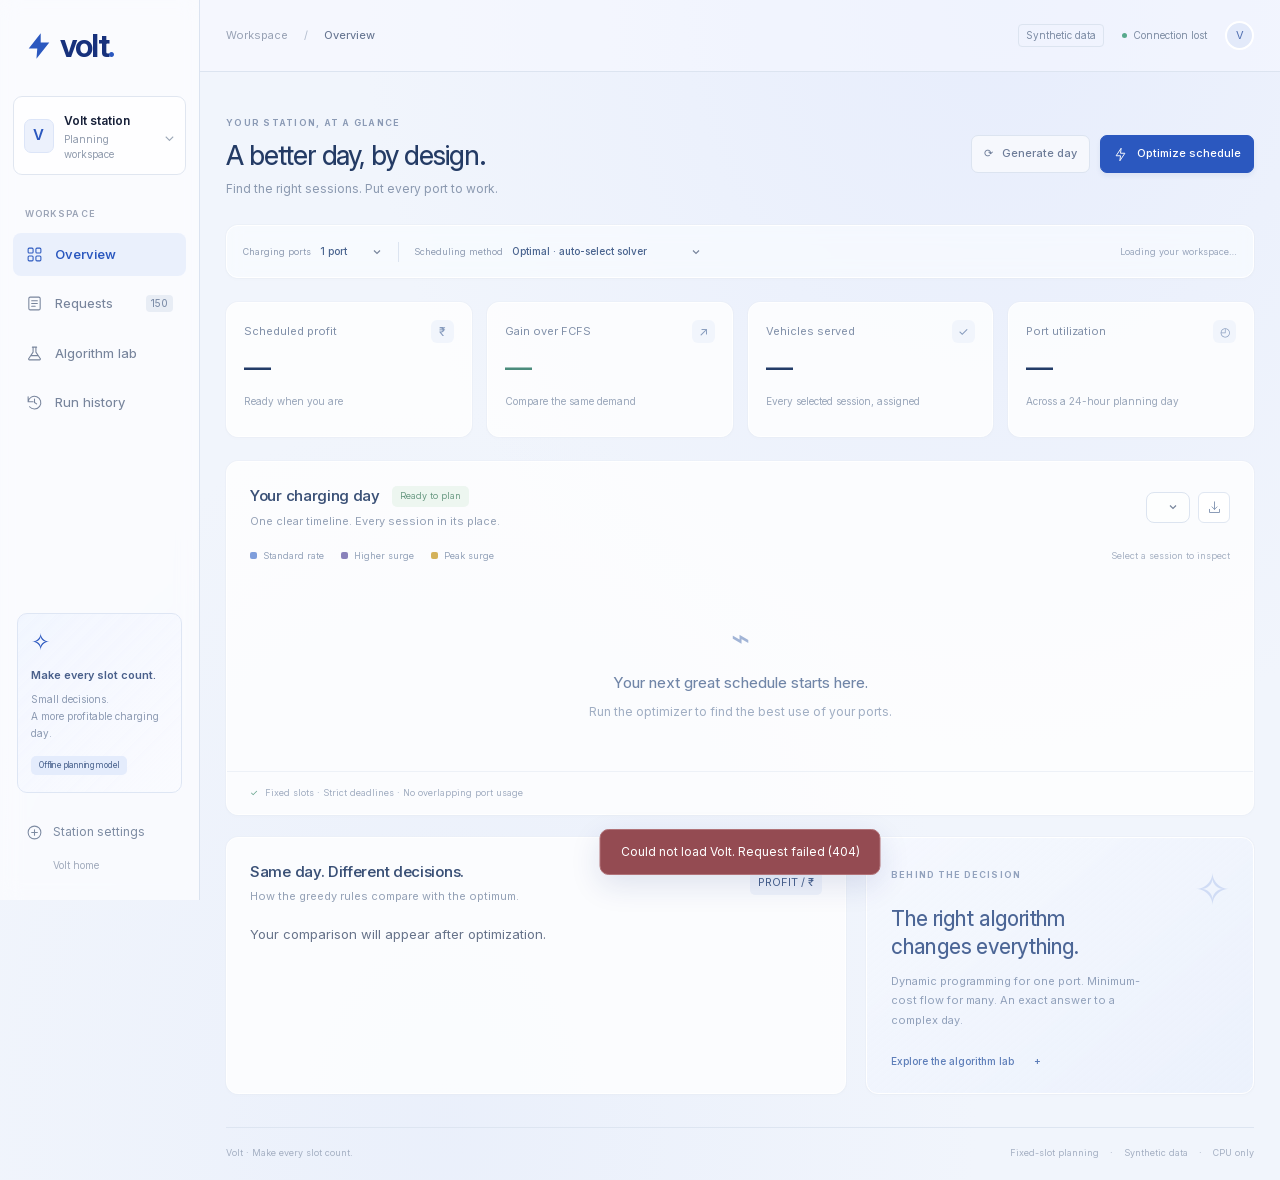
==== static/console.html @ 9b23b1da "Build the complete station console, algorithm lab and reproducible experiments" ====
<!doctype html>
<html lang="en">
<head>
  <meta charset="utf-8">
  <meta name="viewport" content="width=device-width, initial-scale=1">
  <meta name="description" content="Plan, optimize and inspect your EV charging station's daily schedule with Volt.">
  <meta name="theme-color" content="#f1f5fc">
  <title>Volt · Station console</title>
  <link rel="icon" href="/static/favicon.svg" type="image/svg+xml">
  <link rel="stylesheet" href="/static/style.css">
  <link rel="stylesheet" href="/static/console.css">
  <script src="/static/console.js" defer></script>
</head>
<body class="console-body">
  <a class="skip-link" href="#workspace">Skip to console</a>
  <aside class="sidebar">
    <a href="/" class="brand" aria-label="Volt home"><svg viewBox="0 0 28 32" aria-hidden="true"><path d="M16 1 2 19h10l-1 12L26 12H16z"/></svg>volt<span class="brand-period">.</span></a>
    <div class="station-selector"><span class="station-symbol" aria-hidden="true">V</span><span><strong>Volt station</strong><small>Planning workspace</small></span><span class="station-chevron" aria-hidden="true">⌄</span></div>
    <div class="nav-group-label">WORKSPACE</div>
    <nav class="console-nav" aria-label="Console views">
      <button class="active" data-view="overview" type="button" aria-current="page"><svg viewBox="0 0 24 24"><rect x="3" y="3" width="7" height="7" rx="1.5"/><rect x="14" y="3" width="7" height="7" rx="1.5"/><rect x="3" y="14" width="7" height="7" rx="1.5"/><rect x="14" y="14" width="7" height="7" rx="1.5"/></svg><span>Overview</span></button>
      <button data-view="requests" type="button"><svg viewBox="0 0 24 24"><rect x="4" y="3" width="16" height="18" rx="2"/><path d="M8 8h8M8 12h8M8 16h5"/></svg><span>Requests</span><span id="request-count" class="nav-count">150</span></button>
      <button data-view="lab" type="button"><svg viewBox="0 0 24 24"><path d="M9 3h6M10 3v7l-6 9a1.2 1.2 0 0 0 1 2h14a1.2 1.2 0 0 0 1-2l-6-9V3M7 15h10"/></svg><span>Algorithm lab</span></button>
      <button data-view="history" type="button"><svg viewBox="0 0 24 24"><path d="M3 11a9 9 0 1 1 2 7M3 4v7h7M12 7v5l3 2"/></svg><span>Run history</span></button>
    </nav>
    <div class="sidebar-bottom">
      <div class="sidebar-note"><span class="note-icon" aria-hidden="true">✧</span><strong>Make every slot count.</strong><p>Small decisions.<br>A more profitable charging day.</p><span class="pill">Offline planning model</span></div>
      <button type="button" class="settings-link" id="open-settings"><svg viewBox="0 0 24 24"><path d="M12 8v8M8 12h8"/><circle cx="12" cy="12" r="9"/></svg>Station settings</button>
      <a class="back-home" href="/">Volt home</a>
    </div>
  </aside>
  <div class="console-shell">
    <header class="console-topbar"><div class="breadcrumb">Workspace <span>/</span> <strong id="breadcrumb-current">Overview</strong></div><div class="topbar-right"><span class="synthetic-badge">Synthetic data</span><span class="local-badge" id="connection-state">Connecting</span><span class="avatar" aria-label="Volt workspace">V</span></div></header>
    <main id="workspace" tabindex="-1">
      <div class="workspace-heading"><div><span class="eyebrow" id="page-eyebrow">YOUR STATION, AT A GLANCE</span><h1 id="page-title">A better day, by design.</h1><p id="page-subtitle">Find the right sessions. Put every port to work.</p></div><div class="heading-actions"><button class="button secondary" id="open-generate" type="button"><span aria-hidden="true">⟳</span> Generate day</button><button class="button primary" id="optimize" type="button"><svg viewBox="0 0 24 24"><path d="m13 2-8 12h7l-1 8 8-12h-7z"/></svg><span>Optimize schedule</span></button></div></div>
      <div class="control-strip glass"><div class="control-field"><label for="ports">Charging ports</label><select id="ports" aria-label="Number of charging ports"></select></div><span class="control-divider"></span><div class="control-field algorithm-field"><label for="algorithm">Scheduling method</label><select id="algorithm"><option value="optimal">Optimal · auto-select solver</option><option value="dp">Dynamic programming · 1 port</option><option value="flow">Minimum-cost flow</option><option value="fcfs">First come, first served</option><option value="profit">Highest profit first</option><option value="density">Profit per minute</option><option value="eft">Earliest finish first</option><option value="search">Branch and bound · ≤14 requests</option><option value="subsets">Subset enumeration · ≤14 requests</option></select></div><div class="dataset-meta" id="dataset-meta">Loading your workspace…</div></div>
      <div class="notice hidden" id="workspace-notice" role="status"></div>
      <section id="view-overview" class="view-panel" aria-label="Station overview">
        <div class="metric-grid">
          <article class="metric glass"><div class="metric-label">Scheduled profit <span class="metric-icon">₹</span></div><strong id="metric-profit">—</strong><span class="metric-caption" id="metric-profit-caption">Ready when you are</span></article>
          <article class="metric glass"><div class="metric-label">Gain over FCFS <span class="metric-icon">↗</span></div><strong id="metric-gain">—</strong><span class="metric-caption" id="metric-gain-caption">Compare the same demand</span></article>
          <article class="metric glass"><div class="metric-label">Vehicles served <span class="metric-icon">✓</span></div><strong id="metric-served">—</strong><span class="metric-caption" id="metric-served-caption">Every selected session, assigned</span></article>
          <article class="metric glass"><div class="metric-label">Port utilization <span class="metric-icon">◴</span></div><strong id="metric-utilization">—</strong><span class="metric-caption">Across a 24-hour planning day</span></article>
        </div>
        <article class="glass schedule-panel"><div class="panel-heading"><div><div class="title-row"><h2>Your charging day</h2><span id="schedule-status" class="pill">Ready to plan</span></div><p id="schedule-subtitle">One clear timeline. Every session in its place.</p></div><div class="panel-actions"><select id="schedule-method" aria-label="Displayed schedule"></select><button class="icon-button" id="export-schedule" type="button" aria-label="Export selected schedule as CSV" title="Export CSV"><svg viewBox="0 0 24 24"><path d="M12 3v12m-4-4 4 4 4-4M4 15v5h16v-5"/></svg></button></div></div><div class="schedule-legend"><span><i class="legend-blue"></i>Standard rate</span><span><i class="legend-purple"></i>Higher surge</span><span><i class="legend-gold"></i>Peak surge</span><small>Select a session to inspect</small></div><div class="timeline-scroll" id="timeline"><div class="empty-state"><span class="empty-icon">⌁</span><h3>Your next great schedule starts here.</h3><p>Run the optimizer to find the best use of your ports.</p></div></div><div class="schedule-footer"><span id="schedule-validation">Fixed slots · Strict deadlines · No overlapping port usage</span><span id="schedule-runtime"></span></div></article>
        <div class="overview-bottom"><article class="glass comparison-panel"><div class="panel-heading"><div><h2>Same day. Different decisions.</h2><p>How the greedy rules compare with the optimum.</p></div><span class="pill">PROFIT / ₹</span></div><div id="comparison-chart" class="comparison-chart"><p class="muted">Your comparison will appear after optimization.</p></div></article><article class="glass insight-panel"><span class="eyebrow">BEHIND THE DECISION</span><div class="insight-symbol" aria-hidden="true">✧</div><h2 id="insight-title">The right algorithm changes everything.</h2><p id="insight-text">Dynamic programming for one port. Minimum-cost flow for many. An exact answer to a complex day.</p><button class="text-button" type="button" data-view="lab">Explore the algorithm lab <span aria-hidden="true">+</span></button></article></div>
      </section>
      <section id="view-requests" class="view-panel hidden" aria-label="Charging requests">
        <article class="glass requests-panel"><div class="panel-heading"><div><h2>Every request, in one place.</h2><p>Add bookings or import your own fixed-slot demand.</p></div><div class="panel-actions"><a class="button secondary small" href="/api/requests.csv" download>Export CSV</a><button class="button secondary small" id="import-button" type="button">Import CSV</button><button class="button primary small" id="add-request" type="button">+ Add request</button></div></div><div class="table-toolbar"><label class="search-box"><svg viewBox="0 0 24 24"><circle cx="10" cy="10" r="6"/><path d="m15 15 5 5"/></svg><input id="request-search" type="search" placeholder="Search request ID…" aria-label="Search request ID"></label><select id="request-filter" aria-label="Filter requests by status"><option value="all">All requests</option><option value="accepted">Accepted</option><option value="rejected">Rejected</option><option value="unplanned">Unplanned</option></select><span id="filter-count" class="muted"></span></div><div class="table-scroll"><table class="data-table"><thead><tr><th>Request</th><th>Booking slot</th><th>Duration</th><th>Energy</th><th>Surge</th><th>Profit</th><th>Status</th><th><span class="sr-only">Actions</span></th></tr></thead><tbody id="request-rows"></tbody></table></div><div class="table-pagination"><span id="page-description"></span><div><button class="button secondary small" type="button" id="prev-page">Previous</button><button class="button secondary small" type="button" id="next-page">Next</button></div></div></article>
        <p class="footnote">CSV columns: request_id, arrival_min, duration_min, energy_kwh, surge_mult. Times are minutes from midnight. Profit is always recalculated from station prices.</p><input class="hidden" type="file" id="csv-file" accept=".csv,text/csv">
      </section>
      <section id="view-lab" class="view-panel hidden" aria-label="Algorithm laboratory">
        <div class="lab-intro glass"><div><span class="eyebrow">FROM THEORY TO A BETTER CHARGING DAY</span><h2>See why the optimum wins.</h2><p>Inspect a DP recurrence, trace residual flow, and verify exact solutions against independent exhaustive searches.</p></div><button class="button primary" id="worked-example" type="button">Load report example</button></div>
        <div class="lab-tabs" role="tablist" aria-label="Algorithm laboratory tools"><button class="active" type="button" role="tab" aria-selected="true" data-lab="trace">Solver trace</button><button type="button" role="tab" aria-selected="false" data-lab="verify">Correctness</button><button type="button" role="tab" aria-selected="false" data-lab="sensitivity">Port sensitivity</button><button type="button" role="tab" aria-selected="false" data-lab="benchmark">Runtime</button></div>
        <article class="glass lab-panel" id="lab-trace"><div class="panel-heading"><div><h2 id="trace-title">Inside the solver</h2><p id="trace-subtitle">Optimize a day to inspect its algorithm trace.</p></div><span class="pill" id="trace-complexity">EXACT ALGORITHMS</span></div><div id="trace-content" class="trace-content"><div class="empty-state"><span class="empty-icon">∑</span><h3>Follow the decision.</h3><p>Load the report example for an eight-request DP walkthrough.</p></div></div></article>
        <article class="glass lab-panel hidden" id="lab-verify"><div class="panel-heading"><div><h2>Trust, then verify.</h2><p>60 deterministic checks: 40 search, 15 subset, and 5 daily DP-versus-flow comparisons.</p></div><button class="button primary small" id="verify-button" type="button">Run verification</button></div><div id="verify-result" class="lab-result"><div class="empty-state"><span class="empty-icon">✓</span><h3>An independent check on every answer.</h3><p>Small synthetic inputs include losses, overlapping intervals and touching endpoints.</p></div></div></article>
        <article class="glass lab-panel hidden" id="lab-sensitivity"><div class="panel-heading"><div><h2>What is one more port worth?</h2><p>Compare the current demand across one to eight identical ports.</p></div><button class="button primary small" id="sensitivity-button" type="button">Run analysis</button></div><div id="sensitivity-result" class="lab-result"><div class="empty-state"><span class="empty-icon">+</span><h3>Explore your station’s potential.</h3><p>Only port count changes. Requests and prices remain the same.</p></div></div></article>
        <article class="glass lab-panel hidden" id="lab-benchmark"><div class="panel-heading"><div><h2>Fast, by design.</h2><p>50–1,000 requests. Best of three CPU timings on seeded demand.</p></div><button class="button primary small" id="benchmark-button" type="button">Run benchmark</button></div><div id="benchmark-result" class="lab-result"><div class="empty-state"><span class="empty-icon">◷</span><h3>Watch the complexity become concrete.</h3><p>DP uses one port; flow and FCFS use four. Timings are measured here.</p></div></div></article>
        <details class="model-notes glass"><summary>Understand the model &amp; complexity</summary><div><p>Each request is a fixed interval [start, deadline). Deadline = start + duration; touching endpoints do not overlap. Profit = round(energy × (tariff × surge − energy cost)). Ports are identical; all bookings are known in advance.</p><p>DP sorts by finish time and finds predecessors with binary search: OPT(j) = max(OPT(j−1), profit(j) + OPT(pred(j))). Time O(n log n), space O(n). DP supports one port.</p><p>Flow builds a node per distinct time, zero-cost idle arcs of capacity k, and request arcs of capacity 1 and cost −profit. A DAG pass initializes potentials; successive Dijkstra searches route k units. Time O(k n log n), space O(n).</p><p>Greedy rules use first-fit port admission with minute bitsets. B is the number of machine words spanning the 1,440-minute day; time O(n log n + n k B), space O(n + k B). Interval coloring assigns the chosen set to physical ports.</p><p>Subset enumeration takes O(2ⁿ n log n); branch and bound takes O(2ⁿ n log k) in the worst case. The UI limits both to 14 requests. Flexible start windows, online arrivals, grid limits and fairness constraints are outside this fixed-slot model.</p></div></details>
      </section>
      <section id="view-history" class="view-panel hidden" aria-label="Saved schedules"><article class="glass"><div class="panel-heading"><div><h2>A record of better decisions.</h2><p>Your last 30 runs, saved locally with their original inputs.</p></div><button class="button secondary small" id="refresh-history" type="button">Refresh</button></div><div id="history-content"></div></article></section>
      <footer class="console-footer"><span>Volt · Make every slot count.</span><span>Fixed-slot planning <i>·</i> Synthetic data <i>·</i> CPU only</span></footer>
    </main>
  </div>
  <div class="toast hidden" id="toast" role="status" aria-live="polite"></div>
  <dialog id="generate-dialog"><form id="generate-form"><div class="dialog-heading"><span class="eyebrow">A FRESH START</span><button class="close-button" type="button" data-close aria-label="Close dialog">×</button></div><h2>Build a charging day.</h2><p>Reproducible demand, with morning and evening peaks. Replaces current requests; saved runs stay available.</p><label>Number of requests<input name="count" type="number" min="0" max="2000" value="150" required></label><div class="form-grid"><label>Random seed<input name="seed" type="number" min="0" max="4294967295" value="2026" required></label><label>Maximum surge<input name="max_surge" type="number" min="1" max="10" step="0.1" value="2.5" required></label></div><div class="form-error" role="alert"></div><div class="dialog-actions"><button class="button secondary" type="button" data-close>Cancel</button><button class="button primary" type="submit">Generate day</button></div></form></dialog>
  <dialog id="settings-dialog"><form id="settings-form"><div class="dialog-heading"><span class="eyebrow">STATION SETTINGS</span><button class="close-button" type="button" data-close aria-label="Close dialog">×</button></div><h2>The numbers behind the day.</h2><p>Prices are assumed inputs, not pricing recommendations. Saving recalculates every request’s profit.</p><div class="form-grid"><label>Tariff / kWh (₹)<input name="tariff" type="number" min="0" max="1000" step="0.01" required></label><label>Energy cost / kWh (₹)<input name="energy_cost" type="number" min="0" max="1000" step="0.01" required></label></div><div class="form-error" role="alert"></div><div class="dialog-actions"><button class="button secondary" type="button" data-close>Cancel</button><button class="button primary" type="submit">Save settings</button></div></form></dialog>
  <dialog id="request-dialog"><form id="request-form"><div class="dialog-heading"><span class="eyebrow" id="request-dialog-label">NEW BOOKING</span><button class="close-button" type="button" data-close aria-label="Close dialog">×</button></div><h2 id="request-dialog-title">Make room for a new arrival.</h2><p>A fixed booking slot with a strict leave-by deadline.</p><input name="request_id" type="hidden"><div class="form-grid"><label>Start time<input name="start" type="time" required></label><label>Duration (minutes)<input name="duration_min" type="number" min="1" max="1440" value="45" required></label><label>Energy (kWh)<input name="energy_kwh" type="number" min="0.01" max="1000" step="0.01" value="24" required></label><label>Surge multiplier<input name="surge_mult" type="number" min="1" max="10" step="0.001" value="1.5" required></label></div><div class="request-preview" id="request-preview"></div><div class="form-error" role="alert"></div><div class="dialog-actions"><button class="button danger hidden" type="button" id="delete-request">Remove request</button><button class="button primary" type="submit">Save booking</button></div></form></dialog>
  <dialog id="session-dialog"><div class="session-details" id="session-details"></div></dialog>
  <noscript><div class="noscript">Enable JavaScript to use the station console.</div></noscript>
</body>
</html>
---- static/style.css ----
@font-face{font-family:Inter;src:url('/static/inter.woff2') format('woff2');font-weight:100 900;font-display:swap}
:root{--blue:#2b58bf;--deep:#17317c;--gold:#f6dd78;--ink:#172039;--muted:#67738a;--line:#e1e6f0;--surface:#fff;--good:#167454;--bad:#b64048;--radius:16px;font-family:Inter,"Segoe UI",Arial,sans-serif;color:var(--ink);font-synthesis:none;font-size:16px}
*{box-sizing:border-box}body{margin:0}button,input,select{font:inherit}button,a,input,select{ -webkit-tap-highlight-color:transparent}button,a{touch-action:manipulation}button{cursor:pointer}a{color:inherit;text-decoration:none}button:disabled{cursor:wait;opacity:.55}button:focus-visible,a:focus-visible,input:focus-visible,select:focus-visible,summary:focus-visible{outline:3px solid #bc931c;outline-offset:4px}button{color:inherit}svg{display:block}h1,h2,h3,p{margin:0}button,input,select{border-radius:8px}button{border:0}small{display:block}strong{font-weight:600}.wrap{width:min(1160px,calc(100% - 64px));margin-inline:auto}.skip-link{position:fixed;top:10px;left:10px;transform:translateY(-150%);background:white;color:var(--deep);padding:14px;z-index:200}.skip-link:focus{transform:none}.brand{display:inline-flex;align-items:center;gap:9px;font-size:32px;font-weight:650;letter-spacing:-1.8px;line-height:1}.brand svg{width:24px;height:28px;fill:var(--gold)}.brand-period{color:var(--gold);margin-left:-9px}.keycap{display:inline-grid;place-items:center;font-size:12px;line-height:1;width:23px;height:23px;border:1px solid #ffffff4d;border-radius:4px;margin-left:14px}.eyebrow{font-size:11px;letter-spacing:.12em;font-weight:650}.pill{display:inline-flex;align-items:center;font-size:11px;line-height:1.4;padding:4px 8px;border-radius:5px;background:#eff3fb;color:#49628d;white-space:nowrap}
.landing{min-height:100vh;background:#fff;color:#fff;position:relative;overflow-x:hidden}.hero-backdrop{position:absolute;inset:0 0 auto;height:100%;max-height:1150px;z-index:-2;background:linear-gradient(180deg,#17317c 0%,#274fa7 17%,#2f5ab9 38%,#426fd0 55%,#799ce8 67%,#abc1f2 76%,#e6ecf8 88%,#fff 100%)}.landing:before{content:"";position:absolute;z-index:-1;top:68px;left:50%;transform:translateX(-50%);width:min(1160px,calc(100% - 64px));height:780px;border-left:1px solid #ffffff25;border-right:1px solid #ffffff25;background-image:url("data:image/svg+xml,%3Csvg xmlns='http://www.w3.org/2000/svg' width='58' height='58'%3E%3Cpath d='M4 0v8M0 4h8' stroke='%23fff' opacity='.09'/%3E%3C/svg%3E");mask-image:linear-gradient(#000 65%,transparent)}.landing-nav{height:76px;display:flex;align-items:center;justify-content:space-between;border-bottom:1px solid #ffffff20}.nav-caption{color:#d1ddf7;font-size:13px}.nav-console{font-size:14px;display:flex;align-items:center}.hero-copy{text-align:center;padding-top:64px;position:relative;z-index:2;animation:appear .65s ease both}.announcement{display:inline-flex;align-items:center;gap:9px;font-size:12px;background:#ffffff0d;border:1px solid #ffffff20;border-radius:30px;padding:4px 12px 4px 4px;color:#e5edff}.announcement>span{padding:5px 8px;border-radius:20px;background:var(--gold);color:#252a33;font-size:10px;letter-spacing:.05em;font-weight:650}.hero h1{font-size:clamp(42px,5.8vw,76px);line-height:1.05;letter-spacing:-3.5px;font-weight:350;margin:22px -20px 0}.hero-emphasis{color:var(--gold);position:relative}.hero-emphasis:after{content:"";height:3px;background:var(--gold);position:absolute;left:0;right:0;bottom:-5px;transform:rotate(-2deg);opacity:.65}.hero-copy p{font-size:17px;line-height:1.65;color:#d8e4ff;margin:25px auto 0;letter-spacing:-.2px}.hero-cta{display:inline-flex;align-items:center;gap:24px;height:52px;background:white;color:#172039;border-radius:5px;padding:7px 8px 7px 22px;font-size:14px;font-weight:550;margin-top:30px;box-shadow:0 3px 6px #102c6c12;transition:background .2s,transform .2s}.hero-cta>span{background:var(--gold);display:grid;place-items:center;border-radius:3px;width:35px;height:36px}.hero-cta svg{height:20px;width:20px;fill:none;stroke:currentColor;stroke-width:1.5;stroke-linejoin:round}.hero-cta:hover{background:var(--gold);transform:translateY(-3px)}.hero-cta:hover>span{background:white}.hero-note{font-size:11px;color:#c5d7ff;margin-top:15px}.hero-stage{position:relative;height:515px;margin-top:7px;isolation:isolate}.charger-art{width:420px;height:420px;position:absolute;left:50%;top:20px;transform:translateX(-50%)}.floating-card{background:#fffef9ee;color:#203351;border:1px solid #fff;border-radius:10px;box-shadow:0 15px 35px #213f7b13,0 2px 5px #163c7e09;position:absolute}.demand-card{width:275px;left:30px;top:120px;padding:22px;transform:rotate(-5deg)}.floating-card .eyebrow{color:#7c889c;font-size:10px}.incoming-row{display:flex;gap:10px;align-items:center;margin-top:18px}.mini-car{display:grid;place-items:center;width:37px;height:37px;border:1px solid #d6deeb;border-radius:8px;background:#edf2fb;font-family:monospace;font-size:12px}.incoming-row strong{font-size:12px;white-space:nowrap}.incoming-row small{font-size:9px;margin-top:5px;color:#7a879c}.request-stripes{display:grid;gap:7px;margin:18px 0}.request-stripes i{display:block;height:11px;background:#d3dff6;width:75%;border-radius:3px}.request-stripes i:nth-child(2){margin-left:25%;width:75%;background:#a5bae8}.request-stripes i:nth-child(3){margin-left:12%;width:50%;background:var(--gold)}.card-meta{font-size:9px;color:#8390a6}.outcome-card{right:0;top:90px;width:310px;padding:22px;transform:rotate(4deg)}.card-heading{display:flex;align-items:center;justify-content:space-between;gap:8px}.card-heading .pill{font-size:8px;background:#f0f3fa}.demo-tabs{display:flex;gap:3px;background:#edf1f8;padding:3px;border-radius:6px;margin-top:18px}.demo-tabs button{font-size:9px;padding:7px 8px;background:transparent;flex:1;white-space:nowrap;color:#71809b;border-radius:4px}.demo-tabs button.active{background:#fff;color:#17317c;box-shadow:0 2px 4px #142e5e0d}.demo-profit{display:flex;align-items:center;justify-content:space-between;margin:20px 0 17px}.demo-profit strong{font-size:37px;letter-spacing:-1.5px;font-weight:500}.demo-profit>span{font-size:10px;color:#167454;background:#eaf4e9;padding:5px 7px;border-radius:4px}.mini-timeline{height:32px;position:relative;border-bottom:1px solid #e3e7f1;background:repeating-linear-gradient(90deg,transparent,transparent calc(25% - 1px),#e8ecf4 calc(25% - 1px),#e8ecf4 25%)}.mini-timeline i{height:24px;background:var(--blue);color:white;font-size:9px;display:grid;place-items:center;border:1px solid #fff;font-style:normal;position:absolute;top:0;border-radius:3px;transition:left .25s,width .25s}.timeline-labels{display:flex;justify-content:space-between;font-size:8px;color:#98a0b1;margin-top:6px}.verified-line{display:flex;gap:7px;border-top:1px solid #edf0f7;margin-top:18px;padding-top:12px;font-size:9px;color:#7a8799}.verified-line>span:first-child{color:#167454}.orbit{width:630px;height:150px;border:1px solid #fff7;border-radius:50%;position:absolute;left:50%;top:210px;transform:translateX(-50%) rotate(-12deg);z-index:-1}.orbit-two{width:800px;height:210px;top:180px;opacity:.35;transform:translateX(-50%) rotate(10deg)}.stage-caption{position:absolute;bottom:25px;left:0;right:0;display:flex;justify-content:center;gap:15px;align-items:center;font-size:12px;color:#62749a}.caption-rule{width:50px;height:1px;background:#8e9fb433}.landing-footer{display:flex;justify-content:space-between;gap:20px;border-top:1px solid #e4e8f1;color:#7e8798;padding:26px 0 30px;font-size:10px}.landing-footer>span:first-child{font-size:9px;letter-spacing:.08em}.landing-footer>div{display:flex;gap:25px;color:#475a7e;font-weight:500}.landing-footer>div span:before{content:"+";color:#9caccc;margin-right:8px}@keyframes appear{from{opacity:0;transform:translateY(12px)}to{opacity:1;transform:translateY(0)}}
@media(min-width:1600px){.hero-copy{padding-top:82px}.hero-stage{margin-top:30px}}
@media(max-width:1000px){.hero h1{font-size:64px}.demand-card{left:-10px;width:240px;padding:18px}.outcome-card{right:-10px;width:275px;padding:18px}.charger-art{width:360px;top:40px}.nav-caption{display:none}.landing-footer>span:last-child{display:none}.landing-footer>div{gap:14px}}
@media(max-width:700px){.wrap{width:calc(100% - 36px)}.landing:before{width:calc(100% - 36px)}.landing-nav{height:68px}.brand{font-size:29px}.hero-copy{padding-top:45px}.hero h1{font-size:clamp(40px,9vw,60px);letter-spacing:-1.8px;margin-inline:0}.hero-copy p{font-size:15px;max-width:440px;line-height:1.65}.desktop-break{display:none}.hero-note{font-size:10px}.hero-stage{height:620px;margin-top:0}.charger-art{top:0;width:330px;height:330px;left:48%}.demand-card{display:none}.outcome-card{width:300px;left:50%;right:auto;top:275px;transform:translateX(-50%) rotate(2deg)}.orbit{width:390px;top:150px}.orbit-two{width:450px;top:130px}.stage-caption{font-size:10px;bottom:25px;gap:8px}.caption-rule{width:20px}.landing-footer{flex-direction:column;align-items:center;padding-top:20px;gap:15px}.landing-footer>div{font-size:9px}.hero-backdrop{max-height:1100px}.announcement{font-size:10px}.announcement>span{font-size:9px}.hero-cta{font-size:14px}.hero-copy p br{display:none}}
@media(prefers-reduced-motion:reduce){*,*:before,*:after{animation:none!important;transition:none!important;scroll-behavior:auto!important}}
---- static/console.css ----
.console-body{background:#f1f5fc;background-image:radial-gradient(ellipse at 78% 0,#e7edfc 0,transparent 45%),radial-gradient(ellipse at 35% 95%,#e4ebfa88 0,transparent 45%);min-height:100vh;font-size:14px;line-height:1.5;--sidebar:224px}.hidden{display:none!important}.muted{color:var(--muted);font-size:13px}.sr-only{position:absolute;width:1px;height:1px;padding:0;margin:-1px;overflow:hidden;clip:rect(0,0,0,0);white-space:nowrap;border:0}.sidebar{position:fixed;inset:0 auto 0 0;width:var(--sidebar);background:#fcfdffbd;border-right:1px solid #dbe3f0;z-index:40;display:flex;flex-direction:column;padding:30px 18px 20px}.sidebar>.brand{color:var(--deep);padding:0 14px}.sidebar .brand svg{fill:var(--blue)}.sidebar .brand-period{color:var(--blue)}.station-selector{display:flex;gap:10px;align-items:center;border:1px solid #e0e6f0;background:#fff9;border-radius:9px;padding:12px 10px;margin:34px 0 32px}.station-symbol{width:32px;height:34px;display:grid;place-items:center;background:#ecf1fc;border:1px solid #dce5f8;color:var(--blue);font-size:15px;border-radius:7px;font-weight:600}.station-selector strong{font-size:12px}.station-selector small{font-size:10px;color:#909bad;margin-top:2px}.station-chevron{color:#9aa5b6;margin-left:auto}.nav-group-label{font-size:9px;letter-spacing:.12em;color:#9ba4b6;font-weight:600;padding:0 12px;margin-bottom:12px}.console-nav{display:grid;gap:6px}.console-nav>button{display:flex;align-items:center;gap:12px;padding:12px 13px;background:transparent;font-size:13px;font-weight:450;text-align:left;color:#78859c;transition:background .18s,color .18s}.console-nav>button svg,.settings-link svg{width:17px;height:17px;fill:none;stroke:currentColor;stroke-width:1.5;stroke-linecap:round;stroke-linejoin:round;flex:none}.console-nav>button.active{background:#eaf0fc;color:var(--blue);font-weight:550}.console-nav>button:hover{background:#eff3fb;color:var(--blue)}.nav-count{margin-left:auto;font-size:10px;padding:1px 5px;border-radius:4px;background:#e8edf5;color:#7d8da8}.sidebar-bottom{margin-top:auto;padding-top:45px}.sidebar-note{position:relative;border:1px solid #dee6f4;background:linear-gradient(135deg,#eef3ffb3,#fafbff);border-radius:10px;padding:17px 13px;margin:0 4px 20px}.note-icon{font-size:23px;color:var(--blue);display:block;margin-bottom:9px;line-height:1}.sidebar-note strong{font-size:11px;color:#4a608b}.sidebar-note p{font-size:10px;color:#8c9ab2;line-height:1.7;margin-top:7px}.sidebar-note .pill{font-size:8px;margin-top:14px;background:#e4ecfc}.settings-link{display:flex;gap:10px;align-items:center;background:none;font-size:12px;color:#7d8ba2;padding:10px 13px}.back-home{display:block;font-size:10px;color:#a1aabc;padding:7px 40px}.console-shell{margin-left:var(--sidebar)}.console-topbar{height:72px;display:flex;align-items:center;justify-content:space-between;gap:16px;padding:0 38px;border-bottom:1px solid #dce4f0;background:#f9fbff66}.breadcrumb{font-size:11px;color:#97a1b4;display:flex;gap:16px;align-items:center}.breadcrumb strong{font-weight:450;color:#667591}.breadcrumb>span{color:#b3bdce}.topbar-right{display:flex;align-items:center;gap:18px}.synthetic-badge{font-size:10px;color:#7d8ca5;border:1px solid #dce4f0;border-radius:4px;padding:3px 7px}.local-badge{font-size:10px;color:#7e8da4;display:flex;gap:6px;align-items:center}.local-badge:before{content:"";height:5px;width:5px;border-radius:50%;background:#57a98c}.avatar{display:grid;place-items:center;background:#e3eafa;border:2px solid white;color:#5270b1;height:29px;width:29px;font-size:11px;border-radius:50%}#workspace{padding:38px 38px 0;max-width:1660px;margin:0 auto;outline:none}.workspace-heading{display:flex;align-items:center;justify-content:space-between;gap:20px;margin-bottom:27px}.workspace-heading .eyebrow{font-size:9px;color:#8b9ab5;letter-spacing:.14em}.workspace-heading h1{font-weight:450;font-size:30px;letter-spacing:-1.05px;line-height:1.3;margin-top:7px;color:#243b65}.workspace-heading p{color:#8b99b0;font-size:12px;margin-top:7px}.heading-actions{display:flex;gap:10px;align-items:center}.button{display:inline-flex;align-items:center;justify-content:center;gap:9px;font-size:12px;font-weight:500;padding:11px 16px;border-radius:7px;white-space:nowrap;line-height:1.4;transition:background .18s,box-shadow .18s,transform .18s}.button svg{width:15px;height:15px;fill:none;stroke:currentColor;stroke-width:1.5;stroke-linejoin:round}.button.primary{background:var(--blue);color:white;border:1px solid var(--blue);box-shadow:0 3px 5px #1f468013}.button.primary:hover{background:#214aa9;box-shadow:0 4px 12px #2b58bf20}.button.secondary{background:#ffffff9c;border:1px solid #dce4f0;color:#6e7d99}.button.secondary:hover{background:#fff;color:#35558d}.button.small{font-size:11px;padding:8px 11px}.button.danger{background:#fceef0;color:#ac4d58;border:1px solid #f5dadd}.glass{background:#ffffffc7;border:1px solid #fff;box-shadow:0 2px 6px #2b4a7d03,0 0 0 1px #e5ebf366;border-radius:12px}.control-strip{display:flex;align-items:center;gap:20px;padding:14px 20px;margin-bottom:24px;background:#fafdffad}.control-field{display:flex;align-items:center;gap:12px}.control-field label{font-size:10px;color:#8d9ab1}.control-field select{font-size:11px;padding:4px 22px 4px 0;border:0;background-color:transparent;color:#49638e;font-weight:500;max-width:260px}.control-divider{height:20px;width:1px;background:#dce4f0}select{appearance:none;background-image:url("data:image/svg+xml,%3Csvg xmlns='http://www.w3.org/2000/svg' width='12' height='12' viewBox='0 0 12 12'%3E%3Cpath d='m3 4.5 3 3 3-3' fill='none' stroke='%2378859c' stroke-width='1.2'/%3E%3C/svg%3E");background-repeat:no-repeat;background-position:right 10px center;padding:8px 30px 8px 12px;border:1px solid #dce4f0;background-color:#ffffffad;color:#63799b;font-size:11px}.control-field select{background-position:right 0 center}.dataset-meta{margin-left:auto;color:#98a5bb;font-size:10px;white-space:nowrap}.notice{padding:12px 16px;background:#fff9e6;border:1px solid #eddfac;color:#927843;border-radius:8px;font-size:12px;margin-bottom:22px}.notice button{background:none;text-decoration:underline;padding:0;color:inherit;margin-left:6px}.metric-grid{display:grid;grid-template-columns:repeat(4,minmax(0,1fr));gap:15px;margin-bottom:24px}.metric{padding:19px 20px;min-height:135px}.metric-label{display:flex;align-items:center;justify-content:space-between;color:#8190a9;font-size:11px}.metric-icon{height:23px;width:23px;background:#f1f5fc;color:#8499bc;border-radius:6px;display:grid;place-items:center;font-size:12px}.metric>strong{display:block;margin-top:9px;font-size:30px;line-height:1.2;font-weight:500;letter-spacing:-1px;color:#233c68;font-variant-numeric:tabular-nums}.metric-caption{color:#99a6ba;font-size:10px;display:block;margin-top:10px}.metric-caption.positive{color:#559180}.metric:nth-child(2)>strong{color:#4b8c7c}.panel-heading{display:flex;justify-content:space-between;align-items:center;gap:14px;padding:23px 23px 20px}.panel-heading h2{font-size:15px;letter-spacing:-.3px;font-weight:550;color:#3b5177}.panel-heading p{font-size:11px;color:#94a1b6;margin-top:5px}.title-row{display:flex;align-items:center;gap:12px}.title-row .pill{font-size:9px;background:#edf6f0;color:#6a9a83}.panel-actions{display:flex;align-items:center;gap:8px}.panel-actions select{font-size:10px;padding-top:7px;padding-bottom:7px;max-width:200px}.icon-button{display:grid;place-items:center;height:31px;width:32px;border:1px solid #e0e7f2;border-radius:6px;background:#fff;color:#8597b4}.icon-button svg{height:15px;width:15px;stroke:currentColor;fill:none;stroke-width:1.5;stroke-linecap:round;stroke-linejoin:round}.schedule-legend{display:flex;align-items:center;gap:17px;margin:0 23px 15px;color:#91a0b8;font-size:9px}.schedule-legend>span{display:flex;align-items:center;gap:6px}.schedule-legend i{display:block;width:7px;height:7px;border-radius:2px}.legend-blue{background:#7f9edc}.legend-purple{background:#8a82bb}.legend-gold{background:#d4b25a}.schedule-legend small{margin-left:auto;font-size:9px;color:#a5b0c2}.timeline-scroll{overflow-x:auto;margin:0 15px}.timeline-svg{display:block;min-width:750px;width:100%;height:auto}.timeline-svg text{font-family:Inter,Arial,sans-serif;font-size:10px;fill:#98a7be}.timeline-svg .port-label{fill:#6e83a5;font-size:10px;font-weight:500}.timeline-svg .session-label{fill:white;font-size:8px;font-weight:500;pointer-events:none}.timeline-svg .slot{cursor:pointer}.timeline-svg .slot:hover rect,.timeline-svg .slot:focus rect{stroke:#17317c;stroke-width:2;filter:brightness(1.03)}.timeline-svg .slot:focus{outline:none}.schedule-footer{display:flex;justify-content:space-between;gap:16px;padding:14px 23px;border-top:1px solid #edf1f7;color:#a0acc0;font-size:9px;margin-top:5px}.schedule-footer>span:first-child:before{content:"✓";color:#67a48d;margin-right:7px}.overview-bottom{display:grid;grid-template-columns:minmax(0,1.6fr) minmax(0,1fr);gap:20px;margin-top:22px}.comparison-chart{padding:0 23px 24px;display:grid;gap:14px}.comparison-row{display:grid;grid-template-columns:126px 1fr 69px;gap:13px;align-items:center;font-size:10px;color:#7e8fab}.comparison-name{white-space:nowrap}.comparison-bar-track{height:8px;background:#eff3fa;border-radius:2px;overflow:hidden}.comparison-bar{height:100%;background:#bdcdec;border-radius:2px;transition:width .3s}.comparison-row:first-child .comparison-bar{background:#557bc9}.comparison-value{color:#58729a;font-weight:500;text-align:right;font-variant-numeric:tabular-nums}.comparison-share{display:block;font-size:8px;color:#a2aec2;font-weight:400}.insight-panel{padding:24px;position:relative;background:linear-gradient(140deg,#f6f9ffde,#e7eefc8c);overflow:hidden}.insight-panel>.eyebrow{color:#92a2bd;font-size:9px}.insight-symbol{position:absolute;right:22px;top:18px;color:#d0dcf5;font-size:44px;font-weight:300}.insight-panel h2{max-width:240px;font-size:21px;font-weight:450;letter-spacing:-.6px;line-height:1.35;margin-top:22px;color:#4c6696}.insight-panel p{color:#91a1bb;font-size:11px;max-width:270px;line-height:1.8;margin-top:10px}.text-button{display:flex;gap:20px;background:none;font-size:10px;font-weight:500;color:#5d7eb9;padding:0;margin-top:23px}.text-button:hover{text-decoration:underline}.console-footer{display:flex;justify-content:space-between;gap:15px;margin:33px 0 0;padding:18px 0 20px;border-top:1px solid #dde5f1;color:#a4afc2;font-size:9px}.console-footer i{font-style:normal;margin:0 8px}.empty-state{padding:44px 20px;text-align:center;max-width:600px;margin:auto}.empty-icon{font-size:32px;color:#a1b4d6;display:block;line-height:1;margin-bottom:18px}.empty-state h3{font-size:15px;font-weight:450;color:#7186a8}.empty-state p{font-size:12px;color:#a0aec3;margin:8px auto 0;line-height:1.7;max-width:400px}.table-toolbar{display:flex;gap:12px;align-items:center;padding:0 23px 20px}.search-box{display:flex;gap:8px;align-items:center;border:1px solid #dce4f0;border-radius:6px;background:#fff;padding:8px 10px}.search-box svg{width:14px;height:14px;stroke:#94a4be;fill:none;stroke-width:1.5}.search-box input{border:0;background:none;outline:none;font-size:11px;min-width:100px;color:#5b7197;width:175px}.search-box input::placeholder{color:#a7b2c5}.table-toolbar>.muted{margin-left:auto;font-size:10px}.table-scroll{overflow-x:auto}.data-table{border-collapse:collapse;width:100%;text-align:left;white-space:nowrap}.data-table th{font-size:9px;font-weight:500;color:#9aa8bf;background:#f8faff;border-top:1px solid #edf1f7;border-bottom:1px solid #e9eef7;padding:12px 16px}.data-table td{font-size:11px;color:#7b8ea9;padding:14px 16px;border-bottom:1px solid #edf1f7;font-variant-numeric:tabular-nums}.data-table td:first-child,.data-table th:first-child{padding-left:23px}.data-table tr:last-child td{border-bottom:0}.data-table td:first-child{color:#57749e;font-weight:500}.data-table tbody tr:hover{background:#f5f8ff88}.data-table .pill{font-size:9px}.status-accepted{background:#eaf5ee;color:#679980}.status-rejected{background:#faf0ef;color:#b28482}.status-unplanned{background:#f0f3f8;color:#99a5b7}.edit-button{background:transparent;padding:3px 5px;color:#8a9cba;font-size:11px}.edit-button:hover{color:#2b58bf;text-decoration:underline}.table-pagination{display:flex;justify-content:space-between;gap:15px;align-items:center;padding:16px 23px;border-top:1px solid #edf1f7;font-size:10px;color:#9caac1}.table-pagination>div{display:flex;gap:8px}.table-pagination .button{font-size:10px}.footnote{font-size:10px;color:#9aa9bf;line-height:1.8;margin:16px 5px 0}.lab-intro{padding:26px;display:flex;justify-content:space-between;align-items:center;gap:30px;background:linear-gradient(100deg,#f7faff,#ebf1fde0)}.lab-intro .eyebrow{font-size:9px;color:#95a7c4}.lab-intro h2{color:#4c6898;font-size:24px;font-weight:450;letter-spacing:-.6px;margin-top:10px}.lab-intro p{font-size:12px;color:#94a5bf;line-height:1.8;max-width:580px;margin-top:9px}.lab-tabs{display:flex;gap:25px;margin:26px 0 22px;border-bottom:1px solid #dce5f3}.lab-tabs button{background:none;color:#94a3bb;font-size:12px;border-radius:0;padding:10px 2px 14px;position:relative}.lab-tabs button.active{color:#4b70b4}.lab-tabs button.active:after{content:"";height:2px;background:#557ec9;position:absolute;bottom:-1px;left:0;right:0}.trace-content{padding:0 23px 22px;overflow-x:auto}.trace-content .data-table th,.trace-content .data-table td{padding:11px 12px}.trace-formula{padding:14px 18px;background:#f0f4fd;color:#6883b1;font-size:13px;font-family:ui-monospace,monospace;border-radius:8px;margin-bottom:18px}.trace-decision{font-size:10px;padding:3px 6px;background:#eef5f1;color:#6b9a85;border-radius:4px}.trace-decision.skip{background:#f2f4f8;color:#9ba7b9}.flow-summary{display:flex;gap:15px;margin-bottom:20px}.flow-summary>span{padding:13px 18px;background:#f3f6fc;border-radius:8px;font-size:11px;color:#91a4c1}.flow-summary strong{font-size:20px;font-weight:450;margin-right:7px;color:#5474a6}.flow-step{display:flex;align-items:flex-start;gap:16px;padding:17px 0;border-bottom:1px solid #edf1f7}.flow-step:last-child{border-bottom:0}.flow-step-number{flex:none;background:#ebf1fc;color:#7a96c5;display:grid;place-items:center;width:30px;height:30px;border-radius:7px;font-size:11px}.flow-step h3{font-size:12px;font-weight:500;color:#657fa7}.flow-step p{font-size:11px;color:#99aac2;margin-top:5px;line-height:1.8;overflow-wrap:anywhere}.flow-step .flow-value{margin-left:auto;color:#5c9988;font-size:13px;font-weight:500;white-space:nowrap}.lab-result{padding:0 23px 24px}.verification-success{display:flex;gap:20px;align-items:center;padding:26px;background:#f0f7f4;border:1px solid #e0eee6;border-radius:10px}.verification-success>span{display:grid;place-items:center;width:50px;height:50px;background:#dfefe6;color:#70a58b;border-radius:50%;font-size:22px}.verification-success h3{font-size:22px;font-weight:450;color:#5c8b76}.verification-success p{font-size:11px;color:#8da899;margin-top:6px}.verify-checks{display:flex;gap:25px;color:#86a28f;font-size:11px;margin-top:22px;flex-wrap:wrap}.model-notes{margin-top:22px;color:#859ab9;font-size:12px}.model-notes summary{padding:17px 22px;cursor:pointer;font-size:11px;color:#748bad}.model-notes>div{padding:0 22px 20px;line-height:1.9}.model-notes p+p{margin-top:12px}.lab-result .data-table{margin-top:20px}.lab-chart{width:100%;height:auto;max-height:300px}.lab-chart text{font-family:Inter,Arial,sans-serif;font-size:11px;fill:#93a4bc}.lab-chart-legend{display:flex;gap:22px;justify-content:center;color:#8b9fbd;font-size:10px;margin-top:10px}.lab-chart-legend>span{display:flex;align-items:center;gap:7px}.lab-chart-legend i{height:8px;width:8px;display:block;border-radius:50%}.history-table .data-table{white-space:normal}.history-open{background:#edf2fd;color:#7c96c2;border-radius:5px;padding:6px 10px;font-size:10px}.toast{position:fixed;bottom:25px;left:calc(50% + 100px);transform:translateX(-50%);background:#203b6e;color:white;border:1px solid #34528b;padding:13px 20px;border-radius:9px;font-size:12px;z-index:150;box-shadow:0 10px 30px #17317c20;max-width:min(600px,calc(100% - 30px))}.toast.error{background:#944b52;border-color:#b17379}dialog{border:1px solid #fff;border-radius:18px;background:#fbfcff;color:#506888;padding:0;max-width:480px;width:calc(100% - 36px);box-shadow:0 30px 100px #0c21494d}dialog::backdrop{background:#172e5a42;backdrop-filter:blur(4px)}dialog form,.session-details{padding:30px}.dialog-heading{display:flex;justify-content:space-between;align-items:center;margin-bottom:14px}.dialog-heading .eyebrow{font-size:9px;color:#9aacc5}.close-button{background:#edf2fa;border:1px solid #e2e9f4;color:#91a2bd;font-size:20px;line-height:1;width:27px;height:27px;display:grid;place-items:center}.close-button:hover{background:#e1eafa}dialog h2{font-size:25px;font-weight:450;letter-spacing:-.7px;color:#3c5b8a;line-height:1.3}dialog p{font-size:12px;line-height:1.8;color:#96a6be;margin:13px 0 22px}dialog label{font-size:11px;color:#879bb9;display:flex;flex-direction:column;gap:7px;margin-top:17px}dialog input{padding:11px;border:1px solid #dce5f3;background:#fff;color:#5e7aa5;font-size:13px;width:100%}dialog input[type=hidden]{display:none}.form-grid{display:grid;grid-template-columns:1fr 1fr;gap:0 16px}.dialog-actions{display:flex;justify-content:flex-end;gap:10px;border-top:1px solid #e7edf6;margin-top:25px;padding-top:20px}.dialog-actions .danger{margin-right:auto;font-size:11px;padding-inline:10px}.form-error{color:#bc7177;font-size:11px;margin-top:12px;line-height:1.6}.request-preview{font-size:12px;padding:12px;background:#edf3fd;border-radius:7px;color:#829bc0;margin-top:20px}.session-grid{display:grid;grid-template-columns:1fr 1fr;gap:20px;margin-top:25px}.session-grid dt{font-size:10px;color:#9aacc5}.session-grid dd{font-size:16px;color:#5b79a6;margin:6px 0 0}.session-details .button{margin-top:25px;width:100%}.noscript{position:fixed;inset:auto 20px 20px;background:#fff2d5;padding:20px;color:#66542d;z-index:300}
@supports(backdrop-filter:blur(8px)){.sidebar{backdrop-filter:blur(10px)}.control-strip{backdrop-filter:blur(8px)}}
@media(min-width:1600px){#workspace{padding-top:45px}.workspace-heading{margin-bottom:33px}.metric{padding:22px}.overview-bottom{grid-template-columns:1.5fr 1fr}.panel-heading{padding:26px}.metric-grid{gap:20px}}
@media(max-width:1280px){.console-body{--sidebar:200px}.sidebar{padding-inline:13px}.console-topbar{padding-inline:26px}#workspace{padding-inline:26px}.metric{padding:17px}.metric>strong{font-size:27px}.control-strip{gap:15px;padding-inline:16px}.control-field{gap:9px}.control-field label{font-size:9px}.control-field select{font-size:10px}.dataset-meta{font-size:9px}.comparison-row{grid-template-columns:105px 1fr 64px;gap:9px}.workspace-heading h1{font-size:27px}.heading-actions .button{font-size:11px;padding:10px 12px}}
@media(max-width:1050px){.console-body{--sidebar:76px}.sidebar{padding:25px 10px 15px;align-items:center}.sidebar>.brand{font-size:0;padding:0;gap:0}.sidebar .brand svg{width:28px;height:32px}.sidebar .brand-period,.station-selector,.nav-group-label,.console-nav>button>span,.sidebar-note,.settings-link,.back-home{display:none}.console-nav{margin-top:40px;width:100%}.console-nav>button{padding:15px;justify-content:center}.console-nav>button svg{height:19px;width:19px}.console-topbar{height:65px}#workspace{padding-top:30px}.metric-grid{gap:10px}.metric{padding:15px}.metric-label{font-size:10px}.metric-caption{font-size:9px}.metric-icon{display:none}.overview-bottom{gap:15px}.control-strip{flex-wrap:wrap;gap:9px 18px}.dataset-meta{width:100%;margin:4px 0 0;border-top:1px solid #e1e8f2;padding-top:9px}.control-divider{display:none}.panel-heading{padding:20px}.panel-heading h2{font-size:14px}.panel-heading p{font-size:10px}.title-row .pill{font-size:8px}.insight-panel{padding:20px}.insight-panel h2{font-size:20px}.insight-symbol{font-size:35px;right:16px}.lab-intro{padding:22px}.lab-intro .button{font-size:11px}.panel-actions{flex-wrap:wrap}.requests-panel .panel-heading{align-items:flex-start}.requests-panel .panel-actions{max-width:230px;justify-content:flex-end}}
@media(max-width:760px){.console-body{--sidebar:0px}.sidebar{width:100%;height:62px;bottom:0;top:auto;flex-direction:row;padding:5px 12px;background:#fcfdffed;border-top:1px solid #dbe4f1;border-right:0}.sidebar>.brand,.sidebar-bottom{display:none}.console-nav{display:flex;margin:0;width:100%;justify-content:space-around;gap:5px}.console-nav>button{flex-direction:column;gap:3px;padding:7px 10px;min-width:65px;border-radius:7px}.console-nav>button>span:not(.nav-count){display:block;font-size:8px}.console-nav>button svg{height:16px;width:16px}.console-topbar{height:55px;padding:0 18px}.breadcrumb{font-size:10px;gap:10px}.topbar-right{gap:12px}.local-badge{display:none}.synthetic-badge{font-size:9px}.avatar{height:25px;width:25px}#workspace{padding:26px 18px 62px}.workspace-heading{flex-direction:column;align-items:flex-start;gap:20px;margin-bottom:20px}.workspace-heading h1{font-size:28px}.workspace-heading p{font-size:12px}.heading-actions{width:100%}.heading-actions .button{flex:1;font-size:12px}.control-strip{gap:12px;padding:13px 16px;margin-bottom:20px}.control-field label{font-size:9px}.control-field{gap:7px}.control-field select{font-size:10px}.algorithm-field{flex:1;justify-content:flex-end}.algorithm-field label{display:none}.algorithm-field select{max-width:205px;width:100%}.metric-grid{grid-template-columns:repeat(2,minmax(0,1fr));gap:12px;margin-bottom:20px}.metric{padding:16px;min-height:123px}.metric-label{font-size:10px}.metric>strong{font-size:28px}.metric-caption{font-size:9px;margin-top:8px}.metric-icon{display:grid}.panel-heading{padding:19px 17px}.schedule-panel .panel-heading{align-items:flex-start}.title-row{flex-wrap:wrap;gap:5px}.title-row .pill{font-size:8px}.schedule-panel .panel-heading p{max-width:210px}.panel-actions select{max-width:130px;font-size:9px}.schedule-legend{margin:0 17px 12px;font-size:8px;gap:10px}.schedule-legend small{display:none}.schedule-footer{padding:13px 16px;font-size:8px;flex-wrap:wrap;gap:5px}.overview-bottom{grid-template-columns:1fr;gap:20px;margin-top:20px}.comparison-chart{padding:0 17px 22px}.comparison-row{grid-template-columns:115px 1fr 68px;gap:12px;font-size:10px}.comparison-share{font-size:8px}.insight-panel h2{max-width:100%;font-size:23px;margin-top:14px}.insight-panel p{max-width:330px;font-size:12px}.insight-panel{padding:24px}.console-footer{font-size:9px;margin-top:25px;padding:18px 0;gap:10px;flex-direction:column}.toast{left:50%;bottom:80px;width:max-content;font-size:11px}.requests-panel .panel-heading{flex-direction:column;gap:15px}.requests-panel .panel-actions{max-width:none;justify-content:flex-start}.table-toolbar{padding:0 17px 16px;flex-wrap:wrap;gap:10px}.search-box{flex:1}.search-box input{width:100%}.table-toolbar .muted{width:100%;font-size:9px}.table-toolbar select{font-size:10px}.data-table th,.data-table td{padding:12px;font-size:10px}.data-table th{font-size:9px}.data-table td:first-child,.data-table th:first-child{padding-left:17px}.table-pagination{padding:14px 17px;font-size:9px}.table-pagination .button{font-size:9px}.lab-intro{flex-direction:column;align-items:flex-start;gap:18px;padding:23px}.lab-intro h2{font-size:24px}.lab-intro p{font-size:11px}.lab-intro .eyebrow{font-size:8px}.lab-tabs{gap:0;justify-content:space-between;margin:20px 0 18px}.lab-tabs button{font-size:10px;padding-inline:4px}.lab-panel .panel-heading{align-items:flex-start;flex-direction:column;gap:15px}.lab-panel .panel-heading p{font-size:11px}.trace-content,.lab-result{padding:0 17px 20px}.trace-formula{font-size:10px;padding:12px;overflow-x:auto;white-space:nowrap}.flow-summary{gap:8px;flex-wrap:wrap}.flow-summary>span{font-size:9px;padding:10px 12px}.flow-summary strong{font-size:17px}.flow-step{gap:10px}.flow-step h3{font-size:11px}.flow-step p{font-size:10px}.flow-step .flow-value{font-size:11px}.verification-success{padding:20px;gap:12px}.verification-success h3{font-size:19px}.verification-success>span{height:40px;width:40px;flex:none}.verify-checks{gap:13px;font-size:10px}.model-notes{font-size:11px}.model-notes summary{font-size:10px}.session-grid dd{font-size:14px}}
@media(prefers-contrast:more){.console-body{--muted:#435674}.metric-caption,.panel-heading p,.workspace-heading p,.metric-label,.data-table td,.schedule-legend,.console-footer,.dataset-meta{color:#465e82}.glass{border-color:#b7c5dc}}
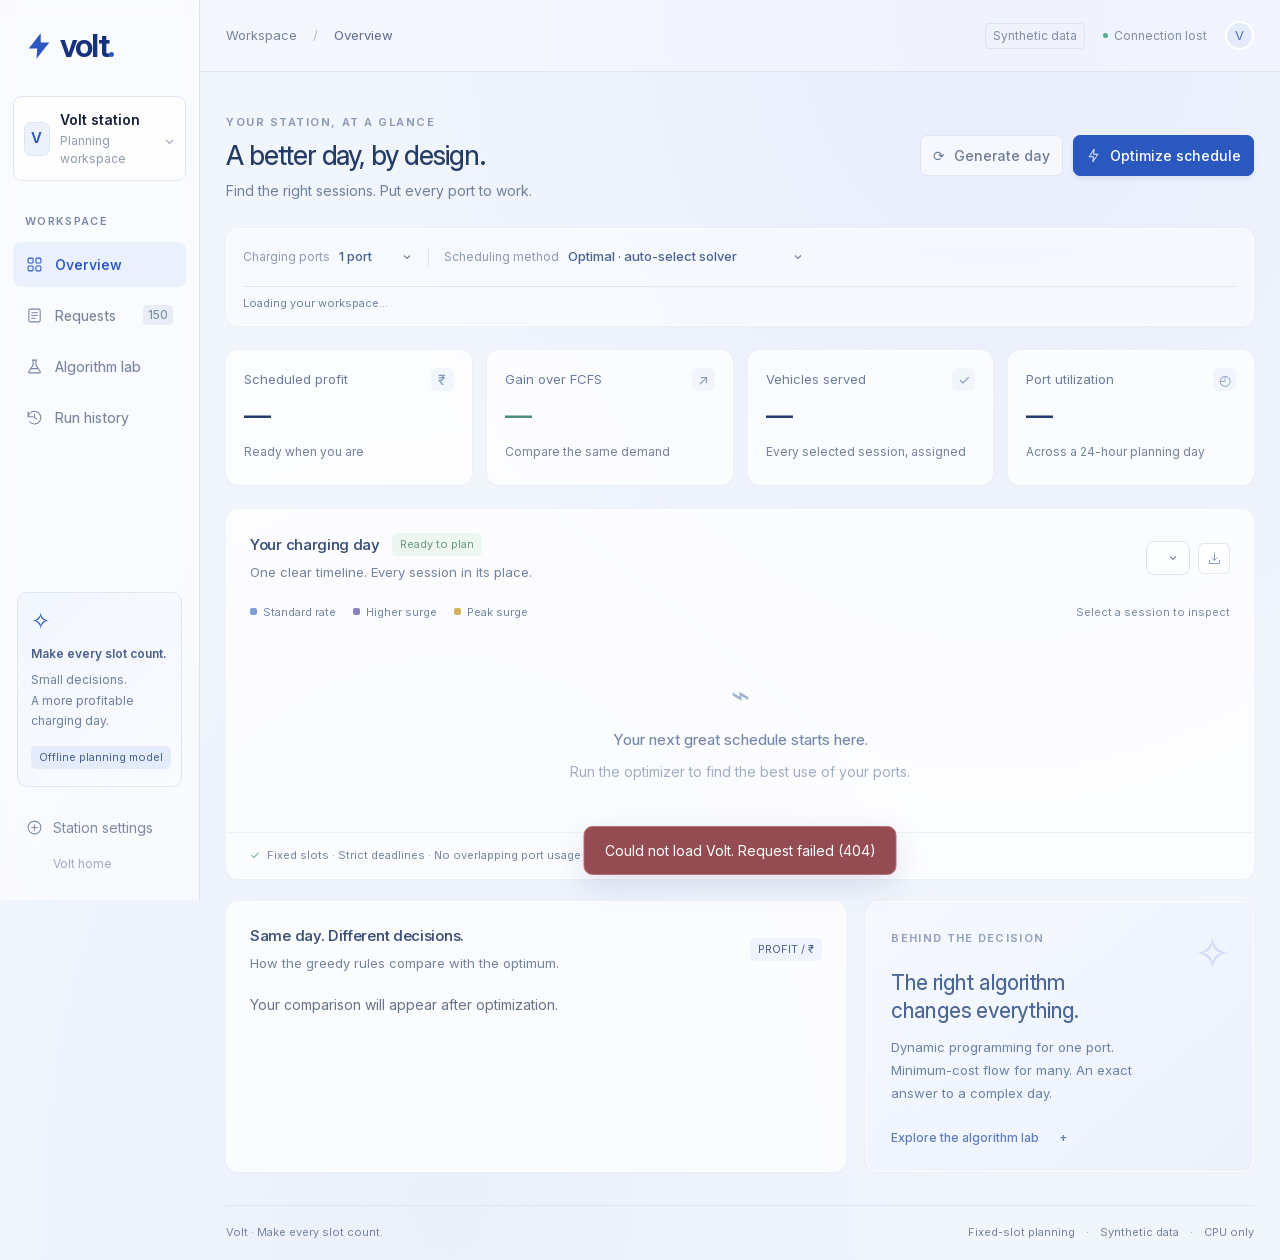
==== commit 39a602cb: "Polish responsive console states, accessibility and end-to-end validation" ====
--- a/static/console.html
+++ b/static/console.html
@@ -1,72 +1,762 @@
 <!doctype html>
 <html lang="en">
-<head>
-  <meta charset="utf-8">
-  <meta name="viewport" content="width=device-width, initial-scale=1">
-  <meta name="description" content="Plan, optimize and inspect your EV charging station's daily schedule with Volt.">
-  <meta name="theme-color" content="#f1f5fc">
-  <title>Volt · Station console</title>
-  <link rel="icon" href="/static/favicon.svg" type="image/svg+xml">
-  <link rel="stylesheet" href="/static/style.css">
-  <link rel="stylesheet" href="/static/console.css">
-  <script src="/static/console.js" defer></script>
-</head>
-<body class="console-body">
-  <a class="skip-link" href="#workspace">Skip to console</a>
-  <aside class="sidebar">
-    <a href="/" class="brand" aria-label="Volt home"><svg viewBox="0 0 28 32" aria-hidden="true"><path d="M16 1 2 19h10l-1 12L26 12H16z"/></svg>volt<span class="brand-period">.</span></a>
-    <div class="station-selector"><span class="station-symbol" aria-hidden="true">V</span><span><strong>Volt station</strong><small>Planning workspace</small></span><span class="station-chevron" aria-hidden="true">⌄</span></div>
-    <div class="nav-group-label">WORKSPACE</div>
-    <nav class="console-nav" aria-label="Console views">
-      <button class="active" data-view="overview" type="button" aria-current="page"><svg viewBox="0 0 24 24"><rect x="3" y="3" width="7" height="7" rx="1.5"/><rect x="14" y="3" width="7" height="7" rx="1.5"/><rect x="3" y="14" width="7" height="7" rx="1.5"/><rect x="14" y="14" width="7" height="7" rx="1.5"/></svg><span>Overview</span></button>
-      <button data-view="requests" type="button"><svg viewBox="0 0 24 24"><rect x="4" y="3" width="16" height="18" rx="2"/><path d="M8 8h8M8 12h8M8 16h5"/></svg><span>Requests</span><span id="request-count" class="nav-count">150</span></button>
-      <button data-view="lab" type="button"><svg viewBox="0 0 24 24"><path d="M9 3h6M10 3v7l-6 9a1.2 1.2 0 0 0 1 2h14a1.2 1.2 0 0 0 1-2l-6-9V3M7 15h10"/></svg><span>Algorithm lab</span></button>
-      <button data-view="history" type="button"><svg viewBox="0 0 24 24"><path d="M3 11a9 9 0 1 1 2 7M3 4v7h7M12 7v5l3 2"/></svg><span>Run history</span></button>
-    </nav>
-    <div class="sidebar-bottom">
-      <div class="sidebar-note"><span class="note-icon" aria-hidden="true">✧</span><strong>Make every slot count.</strong><p>Small decisions.<br>A more profitable charging day.</p><span class="pill">Offline planning model</span></div>
-      <button type="button" class="settings-link" id="open-settings"><svg viewBox="0 0 24 24"><path d="M12 8v8M8 12h8"/><circle cx="12" cy="12" r="9"/></svg>Station settings</button>
-      <a class="back-home" href="/">Volt home</a>
+  <head>
+    <meta charset="utf-8" />
+    <meta name="viewport" content="width=device-width, initial-scale=1" />
+    <meta
+      name="description"
+      content="Plan, optimize and inspect your EV charging station's daily schedule with Volt."
+    />
+    <meta name="theme-color" content="#f1f5fc" />
+    <title>Volt · Station console</title>
+    <link rel="icon" href="/static/favicon.svg" type="image/svg+xml" />
+    <link rel="stylesheet" href="/static/style.css" />
+    <link rel="stylesheet" href="/static/console.css" />
+    <script src="/static/console.js" defer></script>
+  </head>
+  <body class="console-body">
+    <a class="skip-link" href="#workspace">Skip to console</a>
+    <aside class="sidebar">
+      <a href="/" class="brand" aria-label="Volt home"
+        ><svg viewBox="0 0 28 32" aria-hidden="true">
+          <path d="M16 1 2 19h10l-1 12L26 12H16z" /></svg
+        >volt<span class="brand-period">.</span></a
+      >
+      <div class="station-selector">
+        <span class="station-symbol" aria-hidden="true">V</span
+        ><span
+          ><strong>Volt station</strong><small>Planning workspace</small></span
+        ><span class="station-chevron" aria-hidden="true">⌄</span>
+      </div>
+      <div class="nav-group-label">WORKSPACE</div>
+      <nav class="console-nav" aria-label="Console views">
+        <button
+          class="active"
+          data-view="overview"
+          aria-label="Overview"
+          type="button"
+          aria-current="page"
+        >
+          <svg viewBox="0 0 24 24">
+            <rect x="3" y="3" width="7" height="7" rx="1.5" />
+            <rect x="14" y="3" width="7" height="7" rx="1.5" />
+            <rect x="3" y="14" width="7" height="7" rx="1.5" />
+            <rect x="14" y="14" width="7" height="7" rx="1.5" /></svg
+          ><span>Overview</span>
+        </button>
+        <button data-view="requests" aria-label="Requests" type="button">
+          <svg viewBox="0 0 24 24">
+            <rect x="4" y="3" width="16" height="18" rx="2" />
+            <path d="M8 8h8M8 12h8M8 16h5" /></svg
+          ><span>Requests</span
+          ><span id="request-count" class="nav-count">150</span>
+        </button>
+        <button data-view="lab" aria-label="Algorithm lab" type="button">
+          <svg viewBox="0 0 24 24">
+            <path
+              d="M9 3h6M10 3v7l-6 9a1.2 1.2 0 0 0 1 2h14a1.2 1.2 0 0 0 1-2l-6-9V3M7 15h10"
+            /></svg
+          ><span>Algorithm lab</span>
+        </button>
+        <button data-view="history" aria-label="Run history" type="button">
+          <svg viewBox="0 0 24 24">
+            <path d="M3 11a9 9 0 1 1 2 7M3 4v7h7M12 7v5l3 2" /></svg
+          ><span>Run history</span>
+        </button>
+      </nav>
+      <div class="sidebar-bottom">
+        <div class="sidebar-note">
+          <span class="note-icon" aria-hidden="true">✧</span
+          ><strong>Make every slot count.</strong>
+          <p>Small decisions.<br />A more profitable charging day.</p>
+          <span class="pill">Offline planning model</span>
+        </div>
+        <button type="button" class="settings-link" id="open-settings">
+          <svg viewBox="0 0 24 24">
+            <path d="M12 8v8M8 12h8" />
+            <circle cx="12" cy="12" r="9" /></svg
+          >Station settings
+        </button>
+        <a class="back-home" href="/">Volt home</a>
+      </div>
+    </aside>
+    <div class="console-shell">
+      <header class="console-topbar">
+        <div class="breadcrumb">
+          Workspace <span>/</span>
+          <strong id="breadcrumb-current">Overview</strong>
+        </div>
+        <div class="topbar-right">
+          <span class="synthetic-badge">Synthetic data</span
+          ><span class="local-badge" id="connection-state">Connecting</span
+          ><button
+            class="avatar"
+            id="settings-shortcut"
+            type="button"
+            aria-label="Station settings"
+            title="Station settings"
+          >
+            V
+          </button>
+        </div>
+      </header>
+      <main id="workspace" tabindex="-1">
+        <div class="workspace-heading">
+          <div>
+            <span class="eyebrow" id="page-eyebrow"
+              >YOUR STATION, AT A GLANCE</span
+            >
+            <h1 id="page-title">A better day, by design.</h1>
+            <p id="page-subtitle">
+              Find the right sessions. Put every port to work.
+            </p>
+          </div>
+          <div class="heading-actions">
+            <button class="button secondary" id="open-generate" type="button">
+              <span aria-hidden="true">⟳</span> Generate day</button
+            ><button class="button primary" id="optimize" type="button">
+              <svg viewBox="0 0 24 24">
+                <path d="m13 2-8 12h7l-1 8 8-12h-7z" /></svg
+              ><span>Optimize schedule</span>
+            </button>
+          </div>
+        </div>
+        <div class="control-strip glass">
+          <div class="control-field">
+            <label for="ports">Charging ports</label
+            ><select id="ports" aria-label="Number of charging ports"></select>
+          </div>
+          <span class="control-divider"></span>
+          <div class="control-field algorithm-field">
+            <label for="algorithm">Scheduling method</label
+            ><select id="algorithm">
+              <option value="optimal">Optimal · auto-select solver</option>
+              <option value="dp">Dynamic programming · 1 port</option>
+              <option value="flow">Minimum-cost flow</option>
+              <option value="fcfs">First come, first served</option>
+              <option value="profit">Highest profit first</option>
+              <option value="density">Profit per minute</option>
+              <option value="eft">Earliest finish first</option>
+              <option value="search">Branch and bound · ≤14 requests</option>
+              <option value="subsets">Subset enumeration · ≤14 requests</option>
+            </select>
+          </div>
+          <div class="dataset-meta" id="dataset-meta">
+            Loading your workspace…
+          </div>
+        </div>
+        <div class="notice hidden" id="workspace-notice" role="status"></div>
+        <section
+          id="view-overview"
+          class="view-panel"
+          aria-label="Station overview"
+        >
+          <div class="metric-grid">
+            <article class="metric glass">
+              <div class="metric-label">
+                Scheduled profit <span class="metric-icon">₹</span>
+              </div>
+              <strong id="metric-profit">—</strong
+              ><span class="metric-caption" id="metric-profit-caption"
+                >Ready when you are</span
+              >
+            </article>
+            <article class="metric glass">
+              <div class="metric-label">
+                Gain over FCFS <span class="metric-icon">↗</span>
+              </div>
+              <strong id="metric-gain">—</strong
+              ><span class="metric-caption" id="metric-gain-caption"
+                >Compare the same demand</span
+              >
+            </article>
+            <article class="metric glass">
+              <div class="metric-label">
+                Vehicles served <span class="metric-icon">✓</span>
+              </div>
+              <strong id="metric-served">—</strong
+              ><span class="metric-caption" id="metric-served-caption"
+                >Every selected session, assigned</span
+              >
+            </article>
+            <article class="metric glass">
+              <div class="metric-label">
+                Port utilization <span class="metric-icon">◴</span>
+              </div>
+              <strong id="metric-utilization">—</strong
+              ><span class="metric-caption">Across a 24-hour planning day</span>
+            </article>
+          </div>
+          <article class="glass schedule-panel">
+            <div class="panel-heading">
+              <div>
+                <div class="title-row">
+                  <h2>Your charging day</h2>
+                  <span id="schedule-status" class="pill">Ready to plan</span>
+                </div>
+                <p id="schedule-subtitle">
+                  One clear timeline. Every session in its place.
+                </p>
+              </div>
+              <div class="panel-actions">
+                <select
+                  id="schedule-method"
+                  aria-label="Displayed schedule"
+                ></select
+                ><button
+                  class="icon-button"
+                  id="export-schedule"
+                  type="button"
+                  aria-label="Export selected schedule as CSV"
+                  title="Export CSV"
+                >
+                  <svg viewBox="0 0 24 24">
+                    <path d="M12 3v12m-4-4 4 4 4-4M4 15v5h16v-5" />
+                  </svg>
+                </button>
+              </div>
+            </div>
+            <div class="schedule-legend">
+              <span><i class="legend-blue"></i>Standard rate</span
+              ><span><i class="legend-purple"></i>Higher surge</span
+              ><span><i class="legend-gold"></i>Peak surge</span
+              ><small>Select a session to inspect</small>
+            </div>
+            <div class="timeline-scroll" id="timeline">
+              <div class="empty-state">
+                <span class="empty-icon">⌁</span>
+                <h3>Your next great schedule starts here.</h3>
+                <p>Run the optimizer to find the best use of your ports.</p>
+              </div>
+            </div>
+            <div class="schedule-footer">
+              <span id="schedule-validation"
+                >Fixed slots · Strict deadlines · No overlapping port
+                usage</span
+              ><span id="schedule-runtime"></span>
+            </div>
+          </article>
+          <div class="overview-bottom">
+            <article class="glass comparison-panel">
+              <div class="panel-heading">
+                <div>
+                  <h2>Same day. Different decisions.</h2>
+                  <p>How the greedy rules compare with the optimum.</p>
+                </div>
+                <span class="pill">PROFIT / ₹</span>
+              </div>
+              <div id="comparison-chart" class="comparison-chart">
+                <p class="muted">
+                  Your comparison will appear after optimization.
+                </p>
+              </div>
+            </article>
+            <article class="glass insight-panel">
+              <span class="eyebrow">BEHIND THE DECISION</span>
+              <div class="insight-symbol" aria-hidden="true">✧</div>
+              <h2 id="insight-title">
+                The right algorithm changes everything.
+              </h2>
+              <p id="insight-text">
+                Dynamic programming for one port. Minimum-cost flow for many. An
+                exact answer to a complex day.
+              </p>
+              <button class="text-button" type="button" data-view="lab">
+                Explore the algorithm lab <span aria-hidden="true">+</span>
+              </button>
+            </article>
+          </div>
+        </section>
+        <section
+          id="view-requests"
+          class="view-panel hidden"
+          aria-label="Charging requests"
+        >
+          <article class="glass requests-panel">
+            <div class="panel-heading">
+              <div>
+                <h2>Every request, in one place.</h2>
+                <p>Add bookings or import your own fixed-slot demand.</p>
+              </div>
+              <div class="panel-actions">
+                <a
+                  class="button secondary small"
+                  href="/api/requests.csv"
+                  download
+                  >Export CSV</a
+                ><button
+                  class="button secondary small"
+                  id="import-button"
+                  type="button"
+                >
+                  Import CSV</button
+                ><button
+                  class="button primary small"
+                  id="add-request"
+                  type="button"
+                >
+                  + Add request
+                </button>
+              </div>
+            </div>
+            <div class="table-toolbar">
+              <label class="search-box"
+                ><svg viewBox="0 0 24 24">
+                  <circle cx="10" cy="10" r="6" />
+                  <path d="m15 15 5 5" /></svg
+                ><input
+                  id="request-search"
+                  type="search"
+                  placeholder="Search request ID…"
+                  aria-label="Search request ID" /></label
+              ><select
+                id="request-filter"
+                aria-label="Filter requests by status"
+              >
+                <option value="all">All requests</option>
+                <option value="accepted">Accepted</option>
+                <option value="rejected">Rejected</option>
+                <option value="unplanned">Unplanned</option></select
+              ><span id="filter-count" class="muted"></span>
+            </div>
+            <div class="table-scroll">
+              <table class="data-table">
+                <thead>
+                  <tr>
+                    <th>Request</th>
+                    <th>Booking slot</th>
+                    <th>Duration</th>
+                    <th>Energy</th>
+                    <th>Surge</th>
+                    <th>Profit</th>
+                    <th>Status</th>
+                    <th><span class="sr-only">Actions</span></th>
+                  </tr>
+                </thead>
+                <tbody id="request-rows"></tbody>
+              </table>
+            </div>
+            <div class="table-pagination">
+              <span id="page-description"></span>
+              <div>
+                <button
+                  class="button secondary small"
+                  type="button"
+                  id="prev-page"
+                >
+                  Previous</button
+                ><button
+                  class="button secondary small"
+                  type="button"
+                  id="next-page"
+                >
+                  Next
+                </button>
+              </div>
+            </div>
+          </article>
+          <p class="footnote">
+            CSV columns: request_id, arrival_min, duration_min, energy_kwh,
+            surge_mult. Times are minutes from midnight. Profit is always
+            recalculated from station prices.
+          </p>
+          <input
+            class="hidden"
+            type="file"
+            id="csv-file"
+            accept=".csv,text/csv"
+          />
+        </section>
+        <section
+          id="view-lab"
+          class="view-panel hidden"
+          aria-label="Algorithm laboratory"
+        >
+          <div class="lab-intro glass">
+            <div>
+              <span class="eyebrow">FROM THEORY TO A BETTER CHARGING DAY</span>
+              <h2>See why the optimum wins.</h2>
+              <p>
+                Inspect a DP recurrence, trace residual flow, and verify exact
+                solutions against independent exhaustive searches.
+              </p>
+            </div>
+            <button class="button primary" id="worked-example" type="button">
+              Load report example
+            </button>
+          </div>
+          <div
+            class="lab-tabs"
+            role="tablist"
+            aria-label="Algorithm laboratory tools"
+          >
+            <button
+              class="active"
+              type="button"
+              role="tab"
+              aria-selected="true"
+              data-lab="trace"
+            >
+              Solver trace</button
+            ><button
+              type="button"
+              role="tab"
+              aria-selected="false"
+              data-lab="verify"
+            >
+              Correctness</button
+            ><button
+              type="button"
+              role="tab"
+              aria-selected="false"
+              data-lab="sensitivity"
+            >
+              Port sensitivity</button
+            ><button
+              type="button"
+              role="tab"
+              aria-selected="false"
+              data-lab="benchmark"
+            >
+              Runtime
+            </button>
+          </div>
+          <article class="glass lab-panel" id="lab-trace">
+            <div class="panel-heading">
+              <div>
+                <h2 id="trace-title">Inside the solver</h2>
+                <p id="trace-subtitle">
+                  Optimize a day to inspect its algorithm trace.
+                </p>
+              </div>
+              <span class="pill" id="trace-complexity">EXACT ALGORITHMS</span>
+            </div>
+            <div id="trace-content" class="trace-content">
+              <div class="empty-state">
+                <span class="empty-icon">∑</span>
+                <h3>Follow the decision.</h3>
+                <p>
+                  Load the report example for an eight-request DP walkthrough.
+                </p>
+              </div>
+            </div>
+          </article>
+          <article class="glass lab-panel hidden" id="lab-verify">
+            <div class="panel-heading">
+              <div>
+                <h2>Trust, then verify.</h2>
+                <p>
+                  60 deterministic checks: 40 search, 15 subset, and 5 daily
+                  DP-versus-flow comparisons.
+                </p>
+              </div>
+              <button
+                class="button primary small"
+                id="verify-button"
+                type="button"
+              >
+                Run verification
+              </button>
+            </div>
+            <div id="verify-result" class="lab-result">
+              <div class="empty-state">
+                <span class="empty-icon">✓</span>
+                <h3>An independent check on every answer.</h3>
+                <p>
+                  Small synthetic inputs include losses, overlapping intervals
+                  and touching endpoints.
+                </p>
+              </div>
+            </div>
+          </article>
+          <article class="glass lab-panel hidden" id="lab-sensitivity">
+            <div class="panel-heading">
+              <div>
+                <h2>What is one more port worth?</h2>
+                <p>
+                  Compare the current demand across one to eight identical
+                  ports.
+                </p>
+              </div>
+              <button
+                class="button primary small"
+                id="sensitivity-button"
+                type="button"
+              >
+                Run analysis
+              </button>
+            </div>
+            <div id="sensitivity-result" class="lab-result">
+              <div class="empty-state">
+                <span class="empty-icon">+</span>
+                <h3>Explore your station’s potential.</h3>
+                <p>
+                  Only port count changes. Requests and prices remain the same.
+                </p>
+              </div>
+            </div>
+          </article>
+          <article class="glass lab-panel hidden" id="lab-benchmark">
+            <div class="panel-heading">
+              <div>
+                <h2>Fast, by design.</h2>
+                <p>
+                  50–1,000 requests. Best of three CPU timings on seeded demand.
+                </p>
+              </div>
+              <button
+                class="button primary small"
+                id="benchmark-button"
+                type="button"
+              >
+                Run benchmark
+              </button>
+            </div>
+            <div id="benchmark-result" class="lab-result">
+              <div class="empty-state">
+                <span class="empty-icon">◷</span>
+                <h3>Watch the complexity become concrete.</h3>
+                <p>
+                  DP uses one port; flow and FCFS use four. Timings are measured
+                  here.
+                </p>
+              </div>
+            </div>
+          </article>
+          <details class="model-notes glass">
+            <summary>Understand the model &amp; complexity</summary>
+            <div>
+              <p>
+                Each request is a fixed interval [start, deadline). Deadline =
+                start + duration; touching endpoints do not overlap. Profit =
+                round(energy × (tariff × surge − energy cost)). Ports are
+                identical; all bookings are known in advance.
+              </p>
+              <p>
+                DP sorts by finish time and finds predecessors with binary
+                search: OPT(j) = max(OPT(j−1), profit(j) + OPT(pred(j))). Time
+                O(n log n), space O(n). DP supports one port.
+              </p>
+              <p>
+                Flow builds a node per distinct time, zero-cost idle arcs of
+                capacity k, and request arcs of capacity 1 and cost −profit. A
+                DAG pass initializes potentials; successive Dijkstra searches
+                route k units. Time O(k n log n), space O(n).
+              </p>
+              <p>
+                Greedy rules use first-fit port admission with minute bitsets. B
+                is the number of machine words spanning the 1,440-minute day;
+                time O(n log n + n k B), space O(n + k B). Interval coloring
+                assigns the chosen set to physical ports.
+              </p>
+              <p>
+                Subset enumeration takes O(2ⁿ n log n); branch and bound takes
+                O(2ⁿ n log k) in the worst case. The UI limits both to 14
+                requests. Flexible start windows, online arrivals, grid limits
+                and fairness constraints are outside this fixed-slot model.
+              </p>
+            </div>
+          </details>
+        </section>
+        <section
+          id="view-history"
+          class="view-panel hidden"
+          aria-label="Saved schedules"
+        >
+          <article class="glass">
+            <div class="panel-heading">
+              <div>
+                <h2>A record of better decisions.</h2>
+                <p>
+                  Your last 30 runs, saved locally with their original inputs.
+                </p>
+              </div>
+              <button
+                class="button secondary small"
+                id="refresh-history"
+                type="button"
+              >
+                Refresh
+              </button>
+            </div>
+            <div id="history-content"></div>
+          </article>
+        </section>
+        <footer class="console-footer">
+          <span>Volt · Make every slot count.</span
+          ><span
+            >Fixed-slot planning <i>·</i> Synthetic data <i>·</i> CPU only</span
+          >
+        </footer>
+      </main>
     </div>
-  </aside>
-  <div class="console-shell">
-    <header class="console-topbar"><div class="breadcrumb">Workspace <span>/</span> <strong id="breadcrumb-current">Overview</strong></div><div class="topbar-right"><span class="synthetic-badge">Synthetic data</span><span class="local-badge" id="connection-state">Connecting</span><span class="avatar" aria-label="Volt workspace">V</span></div></header>
-    <main id="workspace" tabindex="-1">
-      <div class="workspace-heading"><div><span class="eyebrow" id="page-eyebrow">YOUR STATION, AT A GLANCE</span><h1 id="page-title">A better day, by design.</h1><p id="page-subtitle">Find the right sessions. Put every port to work.</p></div><div class="heading-actions"><button class="button secondary" id="open-generate" type="button"><span aria-hidden="true">⟳</span> Generate day</button><button class="button primary" id="optimize" type="button"><svg viewBox="0 0 24 24"><path d="m13 2-8 12h7l-1 8 8-12h-7z"/></svg><span>Optimize schedule</span></button></div></div>
-      <div class="control-strip glass"><div class="control-field"><label for="ports">Charging ports</label><select id="ports" aria-label="Number of charging ports"></select></div><span class="control-divider"></span><div class="control-field algorithm-field"><label for="algorithm">Scheduling method</label><select id="algorithm"><option value="optimal">Optimal · auto-select solver</option><option value="dp">Dynamic programming · 1 port</option><option value="flow">Minimum-cost flow</option><option value="fcfs">First come, first served</option><option value="profit">Highest profit first</option><option value="density">Profit per minute</option><option value="eft">Earliest finish first</option><option value="search">Branch and bound · ≤14 requests</option><option value="subsets">Subset enumeration · ≤14 requests</option></select></div><div class="dataset-meta" id="dataset-meta">Loading your workspace…</div></div>
-      <div class="notice hidden" id="workspace-notice" role="status"></div>
-      <section id="view-overview" class="view-panel" aria-label="Station overview">
-        <div class="metric-grid">
-          <article class="metric glass"><div class="metric-label">Scheduled profit <span class="metric-icon">₹</span></div><strong id="metric-profit">—</strong><span class="metric-caption" id="metric-profit-caption">Ready when you are</span></article>
-          <article class="metric glass"><div class="metric-label">Gain over FCFS <span class="metric-icon">↗</span></div><strong id="metric-gain">—</strong><span class="metric-caption" id="metric-gain-caption">Compare the same demand</span></article>
-          <article class="metric glass"><div class="metric-label">Vehicles served <span class="metric-icon">✓</span></div><strong id="metric-served">—</strong><span class="metric-caption" id="metric-served-caption">Every selected session, assigned</span></article>
-          <article class="metric glass"><div class="metric-label">Port utilization <span class="metric-icon">◴</span></div><strong id="metric-utilization">—</strong><span class="metric-caption">Across a 24-hour planning day</span></article>
-        </div>
-        <article class="glass schedule-panel"><div class="panel-heading"><div><div class="title-row"><h2>Your charging day</h2><span id="schedule-status" class="pill">Ready to plan</span></div><p id="schedule-subtitle">One clear timeline. Every session in its place.</p></div><div class="panel-actions"><select id="schedule-method" aria-label="Displayed schedule"></select><button class="icon-button" id="export-schedule" type="button" aria-label="Export selected schedule as CSV" title="Export CSV"><svg viewBox="0 0 24 24"><path d="M12 3v12m-4-4 4 4 4-4M4 15v5h16v-5"/></svg></button></div></div><div class="schedule-legend"><span><i class="legend-blue"></i>Standard rate</span><span><i class="legend-purple"></i>Higher surge</span><span><i class="legend-gold"></i>Peak surge</span><small>Select a session to inspect</small></div><div class="timeline-scroll" id="timeline"><div class="empty-state"><span class="empty-icon">⌁</span><h3>Your next great schedule starts here.</h3><p>Run the optimizer to find the best use of your ports.</p></div></div><div class="schedule-footer"><span id="schedule-validation">Fixed slots · Strict deadlines · No overlapping port usage</span><span id="schedule-runtime"></span></div></article>
-        <div class="overview-bottom"><article class="glass comparison-panel"><div class="panel-heading"><div><h2>Same day. Different decisions.</h2><p>How the greedy rules compare with the optimum.</p></div><span class="pill">PROFIT / ₹</span></div><div id="comparison-chart" class="comparison-chart"><p class="muted">Your comparison will appear after optimization.</p></div></article><article class="glass insight-panel"><span class="eyebrow">BEHIND THE DECISION</span><div class="insight-symbol" aria-hidden="true">✧</div><h2 id="insight-title">The right algorithm changes everything.</h2><p id="insight-text">Dynamic programming for one port. Minimum-cost flow for many. An exact answer to a complex day.</p><button class="text-button" type="button" data-view="lab">Explore the algorithm lab <span aria-hidden="true">+</span></button></article></div>
-      </section>
-      <section id="view-requests" class="view-panel hidden" aria-label="Charging requests">
-        <article class="glass requests-panel"><div class="panel-heading"><div><h2>Every request, in one place.</h2><p>Add bookings or import your own fixed-slot demand.</p></div><div class="panel-actions"><a class="button secondary small" href="/api/requests.csv" download>Export CSV</a><button class="button secondary small" id="import-button" type="button">Import CSV</button><button class="button primary small" id="add-request" type="button">+ Add request</button></div></div><div class="table-toolbar"><label class="search-box"><svg viewBox="0 0 24 24"><circle cx="10" cy="10" r="6"/><path d="m15 15 5 5"/></svg><input id="request-search" type="search" placeholder="Search request ID…" aria-label="Search request ID"></label><select id="request-filter" aria-label="Filter requests by status"><option value="all">All requests</option><option value="accepted">Accepted</option><option value="rejected">Rejected</option><option value="unplanned">Unplanned</option></select><span id="filter-count" class="muted"></span></div><div class="table-scroll"><table class="data-table"><thead><tr><th>Request</th><th>Booking slot</th><th>Duration</th><th>Energy</th><th>Surge</th><th>Profit</th><th>Status</th><th><span class="sr-only">Actions</span></th></tr></thead><tbody id="request-rows"></tbody></table></div><div class="table-pagination"><span id="page-description"></span><div><button class="button secondary small" type="button" id="prev-page">Previous</button><button class="button secondary small" type="button" id="next-page">Next</button></div></div></article>
-        <p class="footnote">CSV columns: request_id, arrival_min, duration_min, energy_kwh, surge_mult. Times are minutes from midnight. Profit is always recalculated from station prices.</p><input class="hidden" type="file" id="csv-file" accept=".csv,text/csv">
-      </section>
-      <section id="view-lab" class="view-panel hidden" aria-label="Algorithm laboratory">
-        <div class="lab-intro glass"><div><span class="eyebrow">FROM THEORY TO A BETTER CHARGING DAY</span><h2>See why the optimum wins.</h2><p>Inspect a DP recurrence, trace residual flow, and verify exact solutions against independent exhaustive searches.</p></div><button class="button primary" id="worked-example" type="button">Load report example</button></div>
-        <div class="lab-tabs" role="tablist" aria-label="Algorithm laboratory tools"><button class="active" type="button" role="tab" aria-selected="true" data-lab="trace">Solver trace</button><button type="button" role="tab" aria-selected="false" data-lab="verify">Correctness</button><button type="button" role="tab" aria-selected="false" data-lab="sensitivity">Port sensitivity</button><button type="button" role="tab" aria-selected="false" data-lab="benchmark">Runtime</button></div>
-        <article class="glass lab-panel" id="lab-trace"><div class="panel-heading"><div><h2 id="trace-title">Inside the solver</h2><p id="trace-subtitle">Optimize a day to inspect its algorithm trace.</p></div><span class="pill" id="trace-complexity">EXACT ALGORITHMS</span></div><div id="trace-content" class="trace-content"><div class="empty-state"><span class="empty-icon">∑</span><h3>Follow the decision.</h3><p>Load the report example for an eight-request DP walkthrough.</p></div></div></article>
-        <article class="glass lab-panel hidden" id="lab-verify"><div class="panel-heading"><div><h2>Trust, then verify.</h2><p>60 deterministic checks: 40 search, 15 subset, and 5 daily DP-versus-flow comparisons.</p></div><button class="button primary small" id="verify-button" type="button">Run verification</button></div><div id="verify-result" class="lab-result"><div class="empty-state"><span class="empty-icon">✓</span><h3>An independent check on every answer.</h3><p>Small synthetic inputs include losses, overlapping intervals and touching endpoints.</p></div></div></article>
-        <article class="glass lab-panel hidden" id="lab-sensitivity"><div class="panel-heading"><div><h2>What is one more port worth?</h2><p>Compare the current demand across one to eight identical ports.</p></div><button class="button primary small" id="sensitivity-button" type="button">Run analysis</button></div><div id="sensitivity-result" class="lab-result"><div class="empty-state"><span class="empty-icon">+</span><h3>Explore your station’s potential.</h3><p>Only port count changes. Requests and prices remain the same.</p></div></div></article>
-        <article class="glass lab-panel hidden" id="lab-benchmark"><div class="panel-heading"><div><h2>Fast, by design.</h2><p>50–1,000 requests. Best of three CPU timings on seeded demand.</p></div><button class="button primary small" id="benchmark-button" type="button">Run benchmark</button></div><div id="benchmark-result" class="lab-result"><div class="empty-state"><span class="empty-icon">◷</span><h3>Watch the complexity become concrete.</h3><p>DP uses one port; flow and FCFS use four. Timings are measured here.</p></div></div></article>
-        <details class="model-notes glass"><summary>Understand the model &amp; complexity</summary><div><p>Each request is a fixed interval [start, deadline). Deadline = start + duration; touching endpoints do not overlap. Profit = round(energy × (tariff × surge − energy cost)). Ports are identical; all bookings are known in advance.</p><p>DP sorts by finish time and finds predecessors with binary search: OPT(j) = max(OPT(j−1), profit(j) + OPT(pred(j))). Time O(n log n), space O(n). DP supports one port.</p><p>Flow builds a node per distinct time, zero-cost idle arcs of capacity k, and request arcs of capacity 1 and cost −profit. A DAG pass initializes potentials; successive Dijkstra searches route k units. Time O(k n log n), space O(n).</p><p>Greedy rules use first-fit port admission with minute bitsets. B is the number of machine words spanning the 1,440-minute day; time O(n log n + n k B), space O(n + k B). Interval coloring assigns the chosen set to physical ports.</p><p>Subset enumeration takes O(2ⁿ n log n); branch and bound takes O(2ⁿ n log k) in the worst case. The UI limits both to 14 requests. Flexible start windows, online arrivals, grid limits and fairness constraints are outside this fixed-slot model.</p></div></details>
-      </section>
-      <section id="view-history" class="view-panel hidden" aria-label="Saved schedules"><article class="glass"><div class="panel-heading"><div><h2>A record of better decisions.</h2><p>Your last 30 runs, saved locally with their original inputs.</p></div><button class="button secondary small" id="refresh-history" type="button">Refresh</button></div><div id="history-content"></div></article></section>
-      <footer class="console-footer"><span>Volt · Make every slot count.</span><span>Fixed-slot planning <i>·</i> Synthetic data <i>·</i> CPU only</span></footer>
-    </main>
-  </div>
-  <div class="toast hidden" id="toast" role="status" aria-live="polite"></div>
-  <dialog id="generate-dialog"><form id="generate-form"><div class="dialog-heading"><span class="eyebrow">A FRESH START</span><button class="close-button" type="button" data-close aria-label="Close dialog">×</button></div><h2>Build a charging day.</h2><p>Reproducible demand, with morning and evening peaks. Replaces current requests; saved runs stay available.</p><label>Number of requests<input name="count" type="number" min="0" max="2000" value="150" required></label><div class="form-grid"><label>Random seed<input name="seed" type="number" min="0" max="4294967295" value="2026" required></label><label>Maximum surge<input name="max_surge" type="number" min="1" max="10" step="0.1" value="2.5" required></label></div><div class="form-error" role="alert"></div><div class="dialog-actions"><button class="button secondary" type="button" data-close>Cancel</button><button class="button primary" type="submit">Generate day</button></div></form></dialog>
-  <dialog id="settings-dialog"><form id="settings-form"><div class="dialog-heading"><span class="eyebrow">STATION SETTINGS</span><button class="close-button" type="button" data-close aria-label="Close dialog">×</button></div><h2>The numbers behind the day.</h2><p>Prices are assumed inputs, not pricing recommendations. Saving recalculates every request’s profit.</p><div class="form-grid"><label>Tariff / kWh (₹)<input name="tariff" type="number" min="0" max="1000" step="0.01" required></label><label>Energy cost / kWh (₹)<input name="energy_cost" type="number" min="0" max="1000" step="0.01" required></label></div><div class="form-error" role="alert"></div><div class="dialog-actions"><button class="button secondary" type="button" data-close>Cancel</button><button class="button primary" type="submit">Save settings</button></div></form></dialog>
-  <dialog id="request-dialog"><form id="request-form"><div class="dialog-heading"><span class="eyebrow" id="request-dialog-label">NEW BOOKING</span><button class="close-button" type="button" data-close aria-label="Close dialog">×</button></div><h2 id="request-dialog-title">Make room for a new arrival.</h2><p>A fixed booking slot with a strict leave-by deadline.</p><input name="request_id" type="hidden"><div class="form-grid"><label>Start time<input name="start" type="time" required></label><label>Duration (minutes)<input name="duration_min" type="number" min="1" max="1440" value="45" required></label><label>Energy (kWh)<input name="energy_kwh" type="number" min="0.01" max="1000" step="0.01" value="24" required></label><label>Surge multiplier<input name="surge_mult" type="number" min="1" max="10" step="0.001" value="1.5" required></label></div><div class="request-preview" id="request-preview"></div><div class="form-error" role="alert"></div><div class="dialog-actions"><button class="button danger hidden" type="button" id="delete-request">Remove request</button><button class="button primary" type="submit">Save booking</button></div></form></dialog>
-  <dialog id="session-dialog"><div class="session-details" id="session-details"></div></dialog>
-  <noscript><div class="noscript">Enable JavaScript to use the station console.</div></noscript>
-</body>
+    <div class="toast hidden" id="toast" role="status" aria-live="polite"></div>
+    <dialog id="generate-dialog" aria-label="Generate synthetic demand">
+      <form id="generate-form">
+        <div class="dialog-heading">
+          <span class="eyebrow">A FRESH START</span
+          ><button
+            class="close-button"
+            type="button"
+            data-close
+            aria-label="Close dialog"
+          >
+            ×
+          </button>
+        </div>
+        <h2>Build a charging day.</h2>
+        <p>
+          Reproducible demand, with morning and evening peaks. Replaces current
+          requests; saved runs stay available.
+        </p>
+        <label
+          >Number of requests<input
+            name="count"
+            type="number"
+            min="0"
+            max="2000"
+            value="150"
+            required
+        /></label>
+        <div class="form-grid">
+          <label
+            >Random seed<input
+              name="seed"
+              type="number"
+              min="0"
+              max="4294967295"
+              value="2026"
+              required /></label
+          ><label
+            >Maximum surge<input
+              name="max_surge"
+              type="number"
+              min="1"
+              max="10"
+              step="0.1"
+              value="2.5"
+              required
+          /></label>
+        </div>
+        <div class="form-error" role="alert"></div>
+        <div class="dialog-actions">
+          <button class="button secondary" type="button" data-close>
+            Cancel</button
+          ><button class="button primary" type="submit">Generate day</button>
+        </div>
+      </form>
+    </dialog>
+    <dialog id="settings-dialog" aria-label="Station settings">
+      <form id="settings-form">
+        <div class="dialog-heading">
+          <span class="eyebrow">STATION SETTINGS</span
+          ><button
+            class="close-button"
+            type="button"
+            data-close
+            aria-label="Close dialog"
+          >
+            ×
+          </button>
+        </div>
+        <h2>The numbers behind the day.</h2>
+        <p>
+          Prices are assumed inputs, not pricing recommendations. Saving
+          recalculates every request’s profit.
+        </p>
+        <div class="form-grid">
+          <label
+            >Tariff / kWh (₹)<input
+              name="tariff"
+              type="number"
+              min="0"
+              max="1000"
+              step="0.01"
+              required /></label
+          ><label
+            >Energy cost / kWh (₹)<input
+              name="energy_cost"
+              type="number"
+              min="0"
+              max="1000"
+              step="0.01"
+              required
+          /></label>
+        </div>
+        <div class="form-error" role="alert"></div>
+        <div class="dialog-actions">
+          <button class="button secondary" type="button" data-close>
+            Cancel</button
+          ><button class="button primary" type="submit">Save settings</button>
+        </div>
+      </form>
+    </dialog>
+    <dialog id="request-dialog" aria-label="Edit charging request">
+      <form id="request-form">
+        <div class="dialog-heading">
+          <span class="eyebrow" id="request-dialog-label">NEW BOOKING</span
+          ><button
+            class="close-button"
+            type="button"
+            data-close
+            aria-label="Close dialog"
+          >
+            ×
+          </button>
+        </div>
+        <h2 id="request-dialog-title">Make room for a new arrival.</h2>
+        <p>A fixed booking slot with a strict leave-by deadline.</p>
+        <input name="request_id" type="hidden" />
+        <div class="form-grid">
+          <label>Start time<input name="start" type="time" required /></label
+          ><label
+            >Duration (minutes)<input
+              name="duration_min"
+              type="number"
+              min="1"
+              max="1440"
+              value="45"
+              required /></label
+          ><label
+            >Energy (kWh)<input
+              name="energy_kwh"
+              type="number"
+              min="0.01"
+              max="1000"
+              step="0.01"
+              value="24"
+              required /></label
+          ><label
+            >Surge multiplier<input
+              name="surge_mult"
+              type="number"
+              min="1"
+              max="10"
+              step="0.001"
+              value="1.5"
+              required
+          /></label>
+        </div>
+        <div class="request-preview" id="request-preview"></div>
+        <div class="form-error" role="alert"></div>
+        <div class="dialog-actions">
+          <button
+            class="button danger hidden"
+            type="button"
+            id="delete-request"
+          >
+            Remove request</button
+          ><button class="button primary" type="submit">Save booking</button>
+        </div>
+      </form>
+    </dialog>
+    <dialog id="session-dialog" aria-label="Charging session details">
+      <div class="session-details" id="session-details"></div>
+    </dialog>
+    <noscript
+      ><div class="noscript">
+        Enable JavaScript to use the station console.
+      </div></noscript
+    >
+  </body>
 </html>
--- a/static/style.css
+++ b/static/style.css
@@ -1,8 +1,704 @@
-@font-face{font-family:Inter;src:url('/static/inter.woff2') format('woff2');font-weight:100 900;font-display:swap}
-:root{--blue:#2b58bf;--deep:#17317c;--gold:#f6dd78;--ink:#172039;--muted:#67738a;--line:#e1e6f0;--surface:#fff;--good:#167454;--bad:#b64048;--radius:16px;font-family:Inter,"Segoe UI",Arial,sans-serif;color:var(--ink);font-synthesis:none;font-size:16px}
-*{box-sizing:border-box}body{margin:0}button,input,select{font:inherit}button,a,input,select{ -webkit-tap-highlight-color:transparent}button,a{touch-action:manipulation}button{cursor:pointer}a{color:inherit;text-decoration:none}button:disabled{cursor:wait;opacity:.55}button:focus-visible,a:focus-visible,input:focus-visible,select:focus-visible,summary:focus-visible{outline:3px solid #bc931c;outline-offset:4px}button{color:inherit}svg{display:block}h1,h2,h3,p{margin:0}button,input,select{border-radius:8px}button{border:0}small{display:block}strong{font-weight:600}.wrap{width:min(1160px,calc(100% - 64px));margin-inline:auto}.skip-link{position:fixed;top:10px;left:10px;transform:translateY(-150%);background:white;color:var(--deep);padding:14px;z-index:200}.skip-link:focus{transform:none}.brand{display:inline-flex;align-items:center;gap:9px;font-size:32px;font-weight:650;letter-spacing:-1.8px;line-height:1}.brand svg{width:24px;height:28px;fill:var(--gold)}.brand-period{color:var(--gold);margin-left:-9px}.keycap{display:inline-grid;place-items:center;font-size:12px;line-height:1;width:23px;height:23px;border:1px solid #ffffff4d;border-radius:4px;margin-left:14px}.eyebrow{font-size:11px;letter-spacing:.12em;font-weight:650}.pill{display:inline-flex;align-items:center;font-size:11px;line-height:1.4;padding:4px 8px;border-radius:5px;background:#eff3fb;color:#49628d;white-space:nowrap}
-.landing{min-height:100vh;background:#fff;color:#fff;position:relative;overflow-x:hidden}.hero-backdrop{position:absolute;inset:0 0 auto;height:100%;max-height:1150px;z-index:-2;background:linear-gradient(180deg,#17317c 0%,#274fa7 17%,#2f5ab9 38%,#426fd0 55%,#799ce8 67%,#abc1f2 76%,#e6ecf8 88%,#fff 100%)}.landing:before{content:"";position:absolute;z-index:-1;top:68px;left:50%;transform:translateX(-50%);width:min(1160px,calc(100% - 64px));height:780px;border-left:1px solid #ffffff25;border-right:1px solid #ffffff25;background-image:url("data:image/svg+xml,%3Csvg xmlns='http://www.w3.org/2000/svg' width='58' height='58'%3E%3Cpath d='M4 0v8M0 4h8' stroke='%23fff' opacity='.09'/%3E%3C/svg%3E");mask-image:linear-gradient(#000 65%,transparent)}.landing-nav{height:76px;display:flex;align-items:center;justify-content:space-between;border-bottom:1px solid #ffffff20}.nav-caption{color:#d1ddf7;font-size:13px}.nav-console{font-size:14px;display:flex;align-items:center}.hero-copy{text-align:center;padding-top:64px;position:relative;z-index:2;animation:appear .65s ease both}.announcement{display:inline-flex;align-items:center;gap:9px;font-size:12px;background:#ffffff0d;border:1px solid #ffffff20;border-radius:30px;padding:4px 12px 4px 4px;color:#e5edff}.announcement>span{padding:5px 8px;border-radius:20px;background:var(--gold);color:#252a33;font-size:10px;letter-spacing:.05em;font-weight:650}.hero h1{font-size:clamp(42px,5.8vw,76px);line-height:1.05;letter-spacing:-3.5px;font-weight:350;margin:22px -20px 0}.hero-emphasis{color:var(--gold);position:relative}.hero-emphasis:after{content:"";height:3px;background:var(--gold);position:absolute;left:0;right:0;bottom:-5px;transform:rotate(-2deg);opacity:.65}.hero-copy p{font-size:17px;line-height:1.65;color:#d8e4ff;margin:25px auto 0;letter-spacing:-.2px}.hero-cta{display:inline-flex;align-items:center;gap:24px;height:52px;background:white;color:#172039;border-radius:5px;padding:7px 8px 7px 22px;font-size:14px;font-weight:550;margin-top:30px;box-shadow:0 3px 6px #102c6c12;transition:background .2s,transform .2s}.hero-cta>span{background:var(--gold);display:grid;place-items:center;border-radius:3px;width:35px;height:36px}.hero-cta svg{height:20px;width:20px;fill:none;stroke:currentColor;stroke-width:1.5;stroke-linejoin:round}.hero-cta:hover{background:var(--gold);transform:translateY(-3px)}.hero-cta:hover>span{background:white}.hero-note{font-size:11px;color:#c5d7ff;margin-top:15px}.hero-stage{position:relative;height:515px;margin-top:7px;isolation:isolate}.charger-art{width:420px;height:420px;position:absolute;left:50%;top:20px;transform:translateX(-50%)}.floating-card{background:#fffef9ee;color:#203351;border:1px solid #fff;border-radius:10px;box-shadow:0 15px 35px #213f7b13,0 2px 5px #163c7e09;position:absolute}.demand-card{width:275px;left:30px;top:120px;padding:22px;transform:rotate(-5deg)}.floating-card .eyebrow{color:#7c889c;font-size:10px}.incoming-row{display:flex;gap:10px;align-items:center;margin-top:18px}.mini-car{display:grid;place-items:center;width:37px;height:37px;border:1px solid #d6deeb;border-radius:8px;background:#edf2fb;font-family:monospace;font-size:12px}.incoming-row strong{font-size:12px;white-space:nowrap}.incoming-row small{font-size:9px;margin-top:5px;color:#7a879c}.request-stripes{display:grid;gap:7px;margin:18px 0}.request-stripes i{display:block;height:11px;background:#d3dff6;width:75%;border-radius:3px}.request-stripes i:nth-child(2){margin-left:25%;width:75%;background:#a5bae8}.request-stripes i:nth-child(3){margin-left:12%;width:50%;background:var(--gold)}.card-meta{font-size:9px;color:#8390a6}.outcome-card{right:0;top:90px;width:310px;padding:22px;transform:rotate(4deg)}.card-heading{display:flex;align-items:center;justify-content:space-between;gap:8px}.card-heading .pill{font-size:8px;background:#f0f3fa}.demo-tabs{display:flex;gap:3px;background:#edf1f8;padding:3px;border-radius:6px;margin-top:18px}.demo-tabs button{font-size:9px;padding:7px 8px;background:transparent;flex:1;white-space:nowrap;color:#71809b;border-radius:4px}.demo-tabs button.active{background:#fff;color:#17317c;box-shadow:0 2px 4px #142e5e0d}.demo-profit{display:flex;align-items:center;justify-content:space-between;margin:20px 0 17px}.demo-profit strong{font-size:37px;letter-spacing:-1.5px;font-weight:500}.demo-profit>span{font-size:10px;color:#167454;background:#eaf4e9;padding:5px 7px;border-radius:4px}.mini-timeline{height:32px;position:relative;border-bottom:1px solid #e3e7f1;background:repeating-linear-gradient(90deg,transparent,transparent calc(25% - 1px),#e8ecf4 calc(25% - 1px),#e8ecf4 25%)}.mini-timeline i{height:24px;background:var(--blue);color:white;font-size:9px;display:grid;place-items:center;border:1px solid #fff;font-style:normal;position:absolute;top:0;border-radius:3px;transition:left .25s,width .25s}.timeline-labels{display:flex;justify-content:space-between;font-size:8px;color:#98a0b1;margin-top:6px}.verified-line{display:flex;gap:7px;border-top:1px solid #edf0f7;margin-top:18px;padding-top:12px;font-size:9px;color:#7a8799}.verified-line>span:first-child{color:#167454}.orbit{width:630px;height:150px;border:1px solid #fff7;border-radius:50%;position:absolute;left:50%;top:210px;transform:translateX(-50%) rotate(-12deg);z-index:-1}.orbit-two{width:800px;height:210px;top:180px;opacity:.35;transform:translateX(-50%) rotate(10deg)}.stage-caption{position:absolute;bottom:25px;left:0;right:0;display:flex;justify-content:center;gap:15px;align-items:center;font-size:12px;color:#62749a}.caption-rule{width:50px;height:1px;background:#8e9fb433}.landing-footer{display:flex;justify-content:space-between;gap:20px;border-top:1px solid #e4e8f1;color:#7e8798;padding:26px 0 30px;font-size:10px}.landing-footer>span:first-child{font-size:9px;letter-spacing:.08em}.landing-footer>div{display:flex;gap:25px;color:#475a7e;font-weight:500}.landing-footer>div span:before{content:"+";color:#9caccc;margin-right:8px}@keyframes appear{from{opacity:0;transform:translateY(12px)}to{opacity:1;transform:translateY(0)}}
-@media(min-width:1600px){.hero-copy{padding-top:82px}.hero-stage{margin-top:30px}}
-@media(max-width:1000px){.hero h1{font-size:64px}.demand-card{left:-10px;width:240px;padding:18px}.outcome-card{right:-10px;width:275px;padding:18px}.charger-art{width:360px;top:40px}.nav-caption{display:none}.landing-footer>span:last-child{display:none}.landing-footer>div{gap:14px}}
-@media(max-width:700px){.wrap{width:calc(100% - 36px)}.landing:before{width:calc(100% - 36px)}.landing-nav{height:68px}.brand{font-size:29px}.hero-copy{padding-top:45px}.hero h1{font-size:clamp(40px,9vw,60px);letter-spacing:-1.8px;margin-inline:0}.hero-copy p{font-size:15px;max-width:440px;line-height:1.65}.desktop-break{display:none}.hero-note{font-size:10px}.hero-stage{height:620px;margin-top:0}.charger-art{top:0;width:330px;height:330px;left:48%}.demand-card{display:none}.outcome-card{width:300px;left:50%;right:auto;top:275px;transform:translateX(-50%) rotate(2deg)}.orbit{width:390px;top:150px}.orbit-two{width:450px;top:130px}.stage-caption{font-size:10px;bottom:25px;gap:8px}.caption-rule{width:20px}.landing-footer{flex-direction:column;align-items:center;padding-top:20px;gap:15px}.landing-footer>div{font-size:9px}.hero-backdrop{max-height:1100px}.announcement{font-size:10px}.announcement>span{font-size:9px}.hero-cta{font-size:14px}.hero-copy p br{display:none}}
-@media(prefers-reduced-motion:reduce){*,*:before,*:after{animation:none!important;transition:none!important;scroll-behavior:auto!important}}
+@font-face {
+  font-family: Inter;
+  src: url("/static/inter.woff2") format("woff2");
+  font-weight: 100 900;
+  font-display: swap;
+}
+:root {
+  --blue: #2b58bf;
+  --deep: #17317c;
+  --gold: #f6dd78;
+  --ink: #172039;
+  --muted: #67738a;
+  --line: #e1e6f0;
+  --surface: #fff;
+  --good: #167454;
+  --bad: #b64048;
+  --radius: 16px;
+  font-family: Inter, "Segoe UI", Arial, sans-serif;
+  color: var(--ink);
+  font-synthesis: none;
+  font-size: 16px;
+}
+* {
+  box-sizing: border-box;
+}
+body {
+  margin: 0;
+}
+button,
+input,
+select {
+  font: inherit;
+}
+button,
+a,
+input,
+select {
+  -webkit-tap-highlight-color: transparent;
+}
+button,
+a {
+  touch-action: manipulation;
+}
+button {
+  cursor: pointer;
+}
+a {
+  color: inherit;
+  text-decoration: none;
+}
+button:disabled {
+  cursor: wait;
+  opacity: 0.55;
+}
+button:focus-visible,
+a:focus-visible,
+input:focus-visible,
+select:focus-visible,
+summary:focus-visible {
+  outline: 3px solid #bc931c;
+  outline-offset: 4px;
+}
+button {
+  color: inherit;
+}
+svg {
+  display: block;
+}
+h1,
+h2,
+h3,
+p {
+  margin: 0;
+}
+button,
+input,
+select {
+  border-radius: 8px;
+}
+button {
+  border: 0;
+}
+small {
+  display: block;
+}
+strong {
+  font-weight: 600;
+}
+.wrap {
+  width: min(1160px, calc(100% - 64px));
+  margin-inline: auto;
+}
+.skip-link {
+  position: fixed;
+  top: 10px;
+  left: 10px;
+  transform: translateY(-150%);
+  background: white;
+  color: var(--deep);
+  padding: 14px;
+  z-index: 200;
+}
+.skip-link:focus {
+  transform: none;
+}
+.brand {
+  display: inline-flex;
+  align-items: center;
+  gap: 9px;
+  font-size: 32px;
+  font-weight: 650;
+  letter-spacing: -1.8px;
+  line-height: 1;
+}
+.brand svg {
+  width: 24px;
+  height: 28px;
+  fill: var(--gold);
+}
+.brand-period {
+  color: var(--gold);
+  margin-left: -9px;
+}
+.keycap {
+  display: inline-grid;
+  place-items: center;
+  font-size: 12px;
+  line-height: 1;
+  width: 23px;
+  height: 23px;
+  border: 1px solid #ffffff4d;
+  border-radius: 4px;
+  margin-left: 14px;
+}
+.eyebrow {
+  font-size: 11px;
+  letter-spacing: 0.12em;
+  font-weight: 650;
+}
+.pill {
+  display: inline-flex;
+  align-items: center;
+  font-size: 11px;
+  line-height: 1.4;
+  padding: 4px 8px;
+  border-radius: 5px;
+  background: #eff3fb;
+  color: #49628d;
+  white-space: nowrap;
+}
+.landing {
+  min-height: 100vh;
+  background: #fff;
+  color: #fff;
+  position: relative;
+  overflow-x: hidden;
+}
+.hero-backdrop {
+  position: absolute;
+  inset: 0 0 auto;
+  height: 100%;
+  max-height: 1150px;
+  z-index: -2;
+  background: linear-gradient(
+    180deg,
+    #17317c 0%,
+    #274fa7 17%,
+    #2f5ab9 38%,
+    #426fd0 55%,
+    #799ce8 67%,
+    #abc1f2 76%,
+    #e6ecf8 88%,
+    #fff 100%
+  );
+}
+.landing:before {
+  content: "";
+  position: absolute;
+  z-index: -1;
+  top: 68px;
+  left: 50%;
+  transform: translateX(-50%);
+  width: min(1160px, calc(100% - 64px));
+  height: 780px;
+  border-left: 1px solid #ffffff25;
+  border-right: 1px solid #ffffff25;
+  background-image: url("data:image/svg+xml,%3Csvg xmlns='http://www.w3.org/2000/svg' width='58' height='58'%3E%3Cpath d='M4 0v8M0 4h8' stroke='%23fff' opacity='.09'/%3E%3C/svg%3E");
+  mask-image: linear-gradient(#000 65%, transparent);
+}
+.landing-nav {
+  height: 76px;
+  display: flex;
+  align-items: center;
+  justify-content: space-between;
+  border-bottom: 1px solid #ffffff20;
+}
+.nav-caption {
+  color: #d1ddf7;
+  font-size: 13px;
+}
+.nav-console {
+  font-size: 14px;
+  display: flex;
+  align-items: center;
+}
+.hero-copy {
+  text-align: center;
+  padding-top: 64px;
+  position: relative;
+  z-index: 2;
+  animation: appear 0.65s ease both;
+}
+.announcement {
+  display: inline-flex;
+  align-items: center;
+  gap: 9px;
+  font-size: 12px;
+  background: #ffffff0d;
+  border: 1px solid #ffffff20;
+  border-radius: 30px;
+  padding: 4px 12px 4px 4px;
+  color: #e5edff;
+}
+.announcement > span {
+  padding: 5px 8px;
+  border-radius: 20px;
+  background: var(--gold);
+  color: #252a33;
+  font-size: 10px;
+  letter-spacing: 0.05em;
+  font-weight: 650;
+}
+.hero h1 {
+  font-size: clamp(42px, 5.8vw, 76px);
+  line-height: 1.05;
+  letter-spacing: -3.5px;
+  font-weight: 350;
+  margin: 22px -20px 0;
+}
+.hero-emphasis {
+  color: var(--gold);
+  position: relative;
+}
+.hero-emphasis:after {
+  content: "";
+  height: 3px;
+  background: var(--gold);
+  position: absolute;
+  left: 0;
+  right: 0;
+  bottom: -5px;
+  transform: rotate(-2deg);
+  opacity: 0.65;
+}
+.hero-copy p {
+  font-size: 17px;
+  line-height: 1.65;
+  color: #d8e4ff;
+  margin: 25px auto 0;
+  letter-spacing: -0.2px;
+}
+.hero-cta {
+  display: inline-flex;
+  align-items: center;
+  gap: 24px;
+  height: 52px;
+  background: white;
+  color: #172039;
+  border-radius: 5px;
+  padding: 7px 8px 7px 22px;
+  font-size: 14px;
+  font-weight: 550;
+  margin-top: 30px;
+  box-shadow: 0 3px 6px #102c6c12;
+  transition:
+    background 0.2s,
+    transform 0.2s;
+}
+.hero-cta > span {
+  background: var(--gold);
+  display: grid;
+  place-items: center;
+  border-radius: 3px;
+  width: 35px;
+  height: 36px;
+}
+.hero-cta svg {
+  height: 20px;
+  width: 20px;
+  fill: none;
+  stroke: currentColor;
+  stroke-width: 1.5;
+  stroke-linejoin: round;
+}
+.hero-cta:hover {
+  background: var(--gold);
+  transform: translateY(-3px);
+}
+.hero-cta:hover > span {
+  background: white;
+}
+.hero-note {
+  font-size: 11px;
+  color: #c5d7ff;
+  margin-top: 15px;
+}
+.hero-stage {
+  position: relative;
+  height: 515px;
+  margin-top: 7px;
+  isolation: isolate;
+}
+.charger-art {
+  width: 420px;
+  height: 420px;
+  position: absolute;
+  left: 50%;
+  top: 20px;
+  transform: translateX(-50%);
+}
+.floating-card {
+  background: #fffef9ee;
+  color: #203351;
+  border: 1px solid #fff;
+  border-radius: 10px;
+  box-shadow:
+    0 15px 35px #213f7b13,
+    0 2px 5px #163c7e09;
+  position: absolute;
+}
+.demand-card {
+  width: 275px;
+  left: 30px;
+  top: 120px;
+  padding: 22px;
+  transform: rotate(-5deg);
+}
+.floating-card .eyebrow {
+  color: #7c889c;
+  font-size: 10px;
+}
+.incoming-row {
+  display: flex;
+  gap: 10px;
+  align-items: center;
+  margin-top: 18px;
+}
+.mini-car {
+  display: grid;
+  place-items: center;
+  width: 37px;
+  height: 37px;
+  border: 1px solid #d6deeb;
+  border-radius: 8px;
+  background: #edf2fb;
+  font-family: monospace;
+  font-size: 12px;
+}
+.incoming-row strong {
+  font-size: 12px;
+  white-space: nowrap;
+}
+.incoming-row small {
+  font-size: 9px;
+  margin-top: 5px;
+  color: #7a879c;
+}
+.request-stripes {
+  display: grid;
+  gap: 7px;
+  margin: 18px 0;
+}
+.request-stripes i {
+  display: block;
+  height: 11px;
+  background: #d3dff6;
+  width: 75%;
+  border-radius: 3px;
+}
+.request-stripes i:nth-child(2) {
+  margin-left: 25%;
+  width: 75%;
+  background: #a5bae8;
+}
+.request-stripes i:nth-child(3) {
+  margin-left: 12%;
+  width: 50%;
+  background: var(--gold);
+}
+.card-meta {
+  font-size: 9px;
+  color: #8390a6;
+}
+.outcome-card {
+  right: 0;
+  top: 90px;
+  width: 310px;
+  padding: 22px;
+  transform: rotate(4deg);
+}
+.card-heading {
+  display: flex;
+  align-items: center;
+  justify-content: space-between;
+  gap: 8px;
+}
+.card-heading .pill {
+  font-size: 8px;
+  background: #f0f3fa;
+}
+.demo-tabs {
+  display: flex;
+  gap: 3px;
+  background: #edf1f8;
+  padding: 3px;
+  border-radius: 6px;
+  margin-top: 18px;
+}
+.demo-tabs button {
+  font-size: 9px;
+  padding: 7px 8px;
+  background: transparent;
+  flex: 1;
+  white-space: nowrap;
+  color: #71809b;
+  border-radius: 4px;
+}
+.demo-tabs button.active {
+  background: #fff;
+  color: #17317c;
+  box-shadow: 0 2px 4px #142e5e0d;
+}
+.demo-profit {
+  display: flex;
+  align-items: center;
+  justify-content: space-between;
+  margin: 20px 0 17px;
+}
+.demo-profit strong {
+  font-size: 37px;
+  letter-spacing: -1.5px;
+  font-weight: 500;
+}
+.demo-profit > span {
+  font-size: 10px;
+  color: #167454;
+  background: #eaf4e9;
+  padding: 5px 7px;
+  border-radius: 4px;
+}
+.mini-timeline {
+  height: 32px;
+  position: relative;
+  border-bottom: 1px solid #e3e7f1;
+  background: repeating-linear-gradient(
+    90deg,
+    transparent,
+    transparent calc(25% - 1px),
+    #e8ecf4 calc(25% - 1px),
+    #e8ecf4 25%
+  );
+}
+.mini-timeline i {
+  height: 24px;
+  background: var(--blue);
+  color: white;
+  font-size: 9px;
+  display: grid;
+  place-items: center;
+  border: 1px solid #fff;
+  font-style: normal;
+  position: absolute;
+  top: 0;
+  border-radius: 3px;
+  transition:
+    left 0.25s,
+    width 0.25s;
+}
+.timeline-labels {
+  display: flex;
+  justify-content: space-between;
+  font-size: 8px;
+  color: #98a0b1;
+  margin-top: 6px;
+}
+.verified-line {
+  display: flex;
+  gap: 7px;
+  border-top: 1px solid #edf0f7;
+  margin-top: 18px;
+  padding-top: 12px;
+  font-size: 9px;
+  color: #7a8799;
+}
+.verified-line > span:first-child {
+  color: #167454;
+}
+.orbit {
+  width: 630px;
+  height: 150px;
+  border: 1px solid #fff7;
+  border-radius: 50%;
+  position: absolute;
+  left: 50%;
+  top: 210px;
+  transform: translateX(-50%) rotate(-12deg);
+  z-index: -1;
+}
+.orbit-two {
+  width: 800px;
+  height: 210px;
+  top: 180px;
+  opacity: 0.35;
+  transform: translateX(-50%) rotate(10deg);
+}
+.stage-caption {
+  position: absolute;
+  bottom: 25px;
+  left: 0;
+  right: 0;
+  display: flex;
+  justify-content: center;
+  gap: 15px;
+  align-items: center;
+  font-size: 12px;
+  color: #62749a;
+}
+.caption-rule {
+  width: 50px;
+  height: 1px;
+  background: #8e9fb433;
+}
+.landing-footer {
+  display: flex;
+  justify-content: space-between;
+  gap: 20px;
+  border-top: 1px solid #e4e8f1;
+  color: #7e8798;
+  padding: 26px 0 30px;
+  font-size: 10px;
+}
+.landing-footer > span:first-child {
+  font-size: 9px;
+  letter-spacing: 0.08em;
+}
+.landing-footer > div {
+  display: flex;
+  gap: 25px;
+  color: #475a7e;
+  font-weight: 500;
+}
+.landing-footer > div span:before {
+  content: "+";
+  color: #9caccc;
+  margin-right: 8px;
+}
+@keyframes appear {
+  from {
+    opacity: 0;
+    transform: translateY(12px);
+  }
+  to {
+    opacity: 1;
+    transform: translateY(0);
+  }
+}
+@media (min-width: 1600px) {
+  .hero-copy {
+    padding-top: 82px;
+  }
+  .hero-stage {
+    margin-top: 30px;
+  }
+}
+@media (max-width: 1000px) {
+  .hero h1 {
+    font-size: 64px;
+  }
+  .demand-card {
+    left: -10px;
+    width: 240px;
+    padding: 18px;
+  }
+  .outcome-card {
+    right: -10px;
+    width: 275px;
+    padding: 18px;
+  }
+  .charger-art {
+    width: 360px;
+    top: 40px;
+  }
+  .nav-caption {
+    display: none;
+  }
+  .landing-footer > span:last-child {
+    display: none;
+  }
+  .landing-footer > div {
+    gap: 14px;
+  }
+}
+@media (max-width: 700px) {
+  .wrap {
+    width: calc(100% - 36px);
+  }
+  .landing:before {
+    width: calc(100% - 36px);
+  }
+  .landing-nav {
+    height: 68px;
+  }
+  .brand {
+    font-size: 29px;
+  }
+  .hero-copy {
+    padding-top: 45px;
+  }
+  .hero h1 {
+    font-size: clamp(40px, 9vw, 60px);
+    letter-spacing: -1.8px;
+    margin-inline: 0;
+  }
+  .hero-copy p {
+    font-size: 15px;
+    max-width: 440px;
+    line-height: 1.65;
+  }
+  .desktop-break {
+    display: none;
+  }
+  .hero-note {
+    font-size: 10px;
+  }
+  .hero-stage {
+    height: 620px;
+    margin-top: 0;
+  }
+  .charger-art {
+    top: 0;
+    width: 330px;
+    height: 330px;
+    left: 48%;
+  }
+  .demand-card {
+    display: none;
+  }
+  .outcome-card {
+    width: 300px;
+    left: 50%;
+    right: auto;
+    top: 275px;
+    transform: translateX(-50%) rotate(2deg);
+  }
+  .orbit {
+    width: 390px;
+    top: 150px;
+  }
+  .orbit-two {
+    width: 450px;
+    top: 130px;
+  }
+  .stage-caption {
+    font-size: 10px;
+    bottom: 25px;
+    gap: 8px;
+  }
+  .caption-rule {
+    width: 20px;
+  }
+  .landing-footer {
+    flex-direction: column;
+    align-items: center;
+    padding-top: 20px;
+    gap: 15px;
+  }
+  .landing-footer > div {
+    font-size: 9px;
+  }
+  .hero-backdrop {
+    max-height: 1100px;
+  }
+  .announcement {
+    font-size: 10px;
+  }
+  .announcement > span {
+    font-size: 9px;
+  }
+  .hero-cta {
+    font-size: 14px;
+  }
+  .hero-copy p br {
+    display: none;
+  }
+}
+@media (prefers-reduced-motion: reduce) {
+  *,
+  *:before,
+  *:after {
+    animation: none !important;
+    transition: none !important;
+    scroll-behavior: auto !important;
+  }
+}
--- a/static/console.css
+++ b/static/console.css
@@ -1,7 +1,1907 @@
-.console-body{background:#f1f5fc;background-image:radial-gradient(ellipse at 78% 0,#e7edfc 0,transparent 45%),radial-gradient(ellipse at 35% 95%,#e4ebfa88 0,transparent 45%);min-height:100vh;font-size:14px;line-height:1.5;--sidebar:224px}.hidden{display:none!important}.muted{color:var(--muted);font-size:13px}.sr-only{position:absolute;width:1px;height:1px;padding:0;margin:-1px;overflow:hidden;clip:rect(0,0,0,0);white-space:nowrap;border:0}.sidebar{position:fixed;inset:0 auto 0 0;width:var(--sidebar);background:#fcfdffbd;border-right:1px solid #dbe3f0;z-index:40;display:flex;flex-direction:column;padding:30px 18px 20px}.sidebar>.brand{color:var(--deep);padding:0 14px}.sidebar .brand svg{fill:var(--blue)}.sidebar .brand-period{color:var(--blue)}.station-selector{display:flex;gap:10px;align-items:center;border:1px solid #e0e6f0;background:#fff9;border-radius:9px;padding:12px 10px;margin:34px 0 32px}.station-symbol{width:32px;height:34px;display:grid;place-items:center;background:#ecf1fc;border:1px solid #dce5f8;color:var(--blue);font-size:15px;border-radius:7px;font-weight:600}.station-selector strong{font-size:12px}.station-selector small{font-size:10px;color:#909bad;margin-top:2px}.station-chevron{color:#9aa5b6;margin-left:auto}.nav-group-label{font-size:9px;letter-spacing:.12em;color:#9ba4b6;font-weight:600;padding:0 12px;margin-bottom:12px}.console-nav{display:grid;gap:6px}.console-nav>button{display:flex;align-items:center;gap:12px;padding:12px 13px;background:transparent;font-size:13px;font-weight:450;text-align:left;color:#78859c;transition:background .18s,color .18s}.console-nav>button svg,.settings-link svg{width:17px;height:17px;fill:none;stroke:currentColor;stroke-width:1.5;stroke-linecap:round;stroke-linejoin:round;flex:none}.console-nav>button.active{background:#eaf0fc;color:var(--blue);font-weight:550}.console-nav>button:hover{background:#eff3fb;color:var(--blue)}.nav-count{margin-left:auto;font-size:10px;padding:1px 5px;border-radius:4px;background:#e8edf5;color:#7d8da8}.sidebar-bottom{margin-top:auto;padding-top:45px}.sidebar-note{position:relative;border:1px solid #dee6f4;background:linear-gradient(135deg,#eef3ffb3,#fafbff);border-radius:10px;padding:17px 13px;margin:0 4px 20px}.note-icon{font-size:23px;color:var(--blue);display:block;margin-bottom:9px;line-height:1}.sidebar-note strong{font-size:11px;color:#4a608b}.sidebar-note p{font-size:10px;color:#8c9ab2;line-height:1.7;margin-top:7px}.sidebar-note .pill{font-size:8px;margin-top:14px;background:#e4ecfc}.settings-link{display:flex;gap:10px;align-items:center;background:none;font-size:12px;color:#7d8ba2;padding:10px 13px}.back-home{display:block;font-size:10px;color:#a1aabc;padding:7px 40px}.console-shell{margin-left:var(--sidebar)}.console-topbar{height:72px;display:flex;align-items:center;justify-content:space-between;gap:16px;padding:0 38px;border-bottom:1px solid #dce4f0;background:#f9fbff66}.breadcrumb{font-size:11px;color:#97a1b4;display:flex;gap:16px;align-items:center}.breadcrumb strong{font-weight:450;color:#667591}.breadcrumb>span{color:#b3bdce}.topbar-right{display:flex;align-items:center;gap:18px}.synthetic-badge{font-size:10px;color:#7d8ca5;border:1px solid #dce4f0;border-radius:4px;padding:3px 7px}.local-badge{font-size:10px;color:#7e8da4;display:flex;gap:6px;align-items:center}.local-badge:before{content:"";height:5px;width:5px;border-radius:50%;background:#57a98c}.avatar{display:grid;place-items:center;background:#e3eafa;border:2px solid white;color:#5270b1;height:29px;width:29px;font-size:11px;border-radius:50%}#workspace{padding:38px 38px 0;max-width:1660px;margin:0 auto;outline:none}.workspace-heading{display:flex;align-items:center;justify-content:space-between;gap:20px;margin-bottom:27px}.workspace-heading .eyebrow{font-size:9px;color:#8b9ab5;letter-spacing:.14em}.workspace-heading h1{font-weight:450;font-size:30px;letter-spacing:-1.05px;line-height:1.3;margin-top:7px;color:#243b65}.workspace-heading p{color:#8b99b0;font-size:12px;margin-top:7px}.heading-actions{display:flex;gap:10px;align-items:center}.button{display:inline-flex;align-items:center;justify-content:center;gap:9px;font-size:12px;font-weight:500;padding:11px 16px;border-radius:7px;white-space:nowrap;line-height:1.4;transition:background .18s,box-shadow .18s,transform .18s}.button svg{width:15px;height:15px;fill:none;stroke:currentColor;stroke-width:1.5;stroke-linejoin:round}.button.primary{background:var(--blue);color:white;border:1px solid var(--blue);box-shadow:0 3px 5px #1f468013}.button.primary:hover{background:#214aa9;box-shadow:0 4px 12px #2b58bf20}.button.secondary{background:#ffffff9c;border:1px solid #dce4f0;color:#6e7d99}.button.secondary:hover{background:#fff;color:#35558d}.button.small{font-size:11px;padding:8px 11px}.button.danger{background:#fceef0;color:#ac4d58;border:1px solid #f5dadd}.glass{background:#ffffffc7;border:1px solid #fff;box-shadow:0 2px 6px #2b4a7d03,0 0 0 1px #e5ebf366;border-radius:12px}.control-strip{display:flex;align-items:center;gap:20px;padding:14px 20px;margin-bottom:24px;background:#fafdffad}.control-field{display:flex;align-items:center;gap:12px}.control-field label{font-size:10px;color:#8d9ab1}.control-field select{font-size:11px;padding:4px 22px 4px 0;border:0;background-color:transparent;color:#49638e;font-weight:500;max-width:260px}.control-divider{height:20px;width:1px;background:#dce4f0}select{appearance:none;background-image:url("data:image/svg+xml,%3Csvg xmlns='http://www.w3.org/2000/svg' width='12' height='12' viewBox='0 0 12 12'%3E%3Cpath d='m3 4.5 3 3 3-3' fill='none' stroke='%2378859c' stroke-width='1.2'/%3E%3C/svg%3E");background-repeat:no-repeat;background-position:right 10px center;padding:8px 30px 8px 12px;border:1px solid #dce4f0;background-color:#ffffffad;color:#63799b;font-size:11px}.control-field select{background-position:right 0 center}.dataset-meta{margin-left:auto;color:#98a5bb;font-size:10px;white-space:nowrap}.notice{padding:12px 16px;background:#fff9e6;border:1px solid #eddfac;color:#927843;border-radius:8px;font-size:12px;margin-bottom:22px}.notice button{background:none;text-decoration:underline;padding:0;color:inherit;margin-left:6px}.metric-grid{display:grid;grid-template-columns:repeat(4,minmax(0,1fr));gap:15px;margin-bottom:24px}.metric{padding:19px 20px;min-height:135px}.metric-label{display:flex;align-items:center;justify-content:space-between;color:#8190a9;font-size:11px}.metric-icon{height:23px;width:23px;background:#f1f5fc;color:#8499bc;border-radius:6px;display:grid;place-items:center;font-size:12px}.metric>strong{display:block;margin-top:9px;font-size:30px;line-height:1.2;font-weight:500;letter-spacing:-1px;color:#233c68;font-variant-numeric:tabular-nums}.metric-caption{color:#99a6ba;font-size:10px;display:block;margin-top:10px}.metric-caption.positive{color:#559180}.metric:nth-child(2)>strong{color:#4b8c7c}.panel-heading{display:flex;justify-content:space-between;align-items:center;gap:14px;padding:23px 23px 20px}.panel-heading h2{font-size:15px;letter-spacing:-.3px;font-weight:550;color:#3b5177}.panel-heading p{font-size:11px;color:#94a1b6;margin-top:5px}.title-row{display:flex;align-items:center;gap:12px}.title-row .pill{font-size:9px;background:#edf6f0;color:#6a9a83}.panel-actions{display:flex;align-items:center;gap:8px}.panel-actions select{font-size:10px;padding-top:7px;padding-bottom:7px;max-width:200px}.icon-button{display:grid;place-items:center;height:31px;width:32px;border:1px solid #e0e7f2;border-radius:6px;background:#fff;color:#8597b4}.icon-button svg{height:15px;width:15px;stroke:currentColor;fill:none;stroke-width:1.5;stroke-linecap:round;stroke-linejoin:round}.schedule-legend{display:flex;align-items:center;gap:17px;margin:0 23px 15px;color:#91a0b8;font-size:9px}.schedule-legend>span{display:flex;align-items:center;gap:6px}.schedule-legend i{display:block;width:7px;height:7px;border-radius:2px}.legend-blue{background:#7f9edc}.legend-purple{background:#8a82bb}.legend-gold{background:#d4b25a}.schedule-legend small{margin-left:auto;font-size:9px;color:#a5b0c2}.timeline-scroll{overflow-x:auto;margin:0 15px}.timeline-svg{display:block;min-width:750px;width:100%;height:auto}.timeline-svg text{font-family:Inter,Arial,sans-serif;font-size:10px;fill:#98a7be}.timeline-svg .port-label{fill:#6e83a5;font-size:10px;font-weight:500}.timeline-svg .session-label{fill:white;font-size:8px;font-weight:500;pointer-events:none}.timeline-svg .slot{cursor:pointer}.timeline-svg .slot:hover rect,.timeline-svg .slot:focus rect{stroke:#17317c;stroke-width:2;filter:brightness(1.03)}.timeline-svg .slot:focus{outline:none}.schedule-footer{display:flex;justify-content:space-between;gap:16px;padding:14px 23px;border-top:1px solid #edf1f7;color:#a0acc0;font-size:9px;margin-top:5px}.schedule-footer>span:first-child:before{content:"✓";color:#67a48d;margin-right:7px}.overview-bottom{display:grid;grid-template-columns:minmax(0,1.6fr) minmax(0,1fr);gap:20px;margin-top:22px}.comparison-chart{padding:0 23px 24px;display:grid;gap:14px}.comparison-row{display:grid;grid-template-columns:126px 1fr 69px;gap:13px;align-items:center;font-size:10px;color:#7e8fab}.comparison-name{white-space:nowrap}.comparison-bar-track{height:8px;background:#eff3fa;border-radius:2px;overflow:hidden}.comparison-bar{height:100%;background:#bdcdec;border-radius:2px;transition:width .3s}.comparison-row:first-child .comparison-bar{background:#557bc9}.comparison-value{color:#58729a;font-weight:500;text-align:right;font-variant-numeric:tabular-nums}.comparison-share{display:block;font-size:8px;color:#a2aec2;font-weight:400}.insight-panel{padding:24px;position:relative;background:linear-gradient(140deg,#f6f9ffde,#e7eefc8c);overflow:hidden}.insight-panel>.eyebrow{color:#92a2bd;font-size:9px}.insight-symbol{position:absolute;right:22px;top:18px;color:#d0dcf5;font-size:44px;font-weight:300}.insight-panel h2{max-width:240px;font-size:21px;font-weight:450;letter-spacing:-.6px;line-height:1.35;margin-top:22px;color:#4c6696}.insight-panel p{color:#91a1bb;font-size:11px;max-width:270px;line-height:1.8;margin-top:10px}.text-button{display:flex;gap:20px;background:none;font-size:10px;font-weight:500;color:#5d7eb9;padding:0;margin-top:23px}.text-button:hover{text-decoration:underline}.console-footer{display:flex;justify-content:space-between;gap:15px;margin:33px 0 0;padding:18px 0 20px;border-top:1px solid #dde5f1;color:#a4afc2;font-size:9px}.console-footer i{font-style:normal;margin:0 8px}.empty-state{padding:44px 20px;text-align:center;max-width:600px;margin:auto}.empty-icon{font-size:32px;color:#a1b4d6;display:block;line-height:1;margin-bottom:18px}.empty-state h3{font-size:15px;font-weight:450;color:#7186a8}.empty-state p{font-size:12px;color:#a0aec3;margin:8px auto 0;line-height:1.7;max-width:400px}.table-toolbar{display:flex;gap:12px;align-items:center;padding:0 23px 20px}.search-box{display:flex;gap:8px;align-items:center;border:1px solid #dce4f0;border-radius:6px;background:#fff;padding:8px 10px}.search-box svg{width:14px;height:14px;stroke:#94a4be;fill:none;stroke-width:1.5}.search-box input{border:0;background:none;outline:none;font-size:11px;min-width:100px;color:#5b7197;width:175px}.search-box input::placeholder{color:#a7b2c5}.table-toolbar>.muted{margin-left:auto;font-size:10px}.table-scroll{overflow-x:auto}.data-table{border-collapse:collapse;width:100%;text-align:left;white-space:nowrap}.data-table th{font-size:9px;font-weight:500;color:#9aa8bf;background:#f8faff;border-top:1px solid #edf1f7;border-bottom:1px solid #e9eef7;padding:12px 16px}.data-table td{font-size:11px;color:#7b8ea9;padding:14px 16px;border-bottom:1px solid #edf1f7;font-variant-numeric:tabular-nums}.data-table td:first-child,.data-table th:first-child{padding-left:23px}.data-table tr:last-child td{border-bottom:0}.data-table td:first-child{color:#57749e;font-weight:500}.data-table tbody tr:hover{background:#f5f8ff88}.data-table .pill{font-size:9px}.status-accepted{background:#eaf5ee;color:#679980}.status-rejected{background:#faf0ef;color:#b28482}.status-unplanned{background:#f0f3f8;color:#99a5b7}.edit-button{background:transparent;padding:3px 5px;color:#8a9cba;font-size:11px}.edit-button:hover{color:#2b58bf;text-decoration:underline}.table-pagination{display:flex;justify-content:space-between;gap:15px;align-items:center;padding:16px 23px;border-top:1px solid #edf1f7;font-size:10px;color:#9caac1}.table-pagination>div{display:flex;gap:8px}.table-pagination .button{font-size:10px}.footnote{font-size:10px;color:#9aa9bf;line-height:1.8;margin:16px 5px 0}.lab-intro{padding:26px;display:flex;justify-content:space-between;align-items:center;gap:30px;background:linear-gradient(100deg,#f7faff,#ebf1fde0)}.lab-intro .eyebrow{font-size:9px;color:#95a7c4}.lab-intro h2{color:#4c6898;font-size:24px;font-weight:450;letter-spacing:-.6px;margin-top:10px}.lab-intro p{font-size:12px;color:#94a5bf;line-height:1.8;max-width:580px;margin-top:9px}.lab-tabs{display:flex;gap:25px;margin:26px 0 22px;border-bottom:1px solid #dce5f3}.lab-tabs button{background:none;color:#94a3bb;font-size:12px;border-radius:0;padding:10px 2px 14px;position:relative}.lab-tabs button.active{color:#4b70b4}.lab-tabs button.active:after{content:"";height:2px;background:#557ec9;position:absolute;bottom:-1px;left:0;right:0}.trace-content{padding:0 23px 22px;overflow-x:auto}.trace-content .data-table th,.trace-content .data-table td{padding:11px 12px}.trace-formula{padding:14px 18px;background:#f0f4fd;color:#6883b1;font-size:13px;font-family:ui-monospace,monospace;border-radius:8px;margin-bottom:18px}.trace-decision{font-size:10px;padding:3px 6px;background:#eef5f1;color:#6b9a85;border-radius:4px}.trace-decision.skip{background:#f2f4f8;color:#9ba7b9}.flow-summary{display:flex;gap:15px;margin-bottom:20px}.flow-summary>span{padding:13px 18px;background:#f3f6fc;border-radius:8px;font-size:11px;color:#91a4c1}.flow-summary strong{font-size:20px;font-weight:450;margin-right:7px;color:#5474a6}.flow-step{display:flex;align-items:flex-start;gap:16px;padding:17px 0;border-bottom:1px solid #edf1f7}.flow-step:last-child{border-bottom:0}.flow-step-number{flex:none;background:#ebf1fc;color:#7a96c5;display:grid;place-items:center;width:30px;height:30px;border-radius:7px;font-size:11px}.flow-step h3{font-size:12px;font-weight:500;color:#657fa7}.flow-step p{font-size:11px;color:#99aac2;margin-top:5px;line-height:1.8;overflow-wrap:anywhere}.flow-step .flow-value{margin-left:auto;color:#5c9988;font-size:13px;font-weight:500;white-space:nowrap}.lab-result{padding:0 23px 24px}.verification-success{display:flex;gap:20px;align-items:center;padding:26px;background:#f0f7f4;border:1px solid #e0eee6;border-radius:10px}.verification-success>span{display:grid;place-items:center;width:50px;height:50px;background:#dfefe6;color:#70a58b;border-radius:50%;font-size:22px}.verification-success h3{font-size:22px;font-weight:450;color:#5c8b76}.verification-success p{font-size:11px;color:#8da899;margin-top:6px}.verify-checks{display:flex;gap:25px;color:#86a28f;font-size:11px;margin-top:22px;flex-wrap:wrap}.model-notes{margin-top:22px;color:#859ab9;font-size:12px}.model-notes summary{padding:17px 22px;cursor:pointer;font-size:11px;color:#748bad}.model-notes>div{padding:0 22px 20px;line-height:1.9}.model-notes p+p{margin-top:12px}.lab-result .data-table{margin-top:20px}.lab-chart{width:100%;height:auto;max-height:300px}.lab-chart text{font-family:Inter,Arial,sans-serif;font-size:11px;fill:#93a4bc}.lab-chart-legend{display:flex;gap:22px;justify-content:center;color:#8b9fbd;font-size:10px;margin-top:10px}.lab-chart-legend>span{display:flex;align-items:center;gap:7px}.lab-chart-legend i{height:8px;width:8px;display:block;border-radius:50%}.history-table .data-table{white-space:normal}.history-open{background:#edf2fd;color:#7c96c2;border-radius:5px;padding:6px 10px;font-size:10px}.toast{position:fixed;bottom:25px;left:calc(50% + 100px);transform:translateX(-50%);background:#203b6e;color:white;border:1px solid #34528b;padding:13px 20px;border-radius:9px;font-size:12px;z-index:150;box-shadow:0 10px 30px #17317c20;max-width:min(600px,calc(100% - 30px))}.toast.error{background:#944b52;border-color:#b17379}dialog{border:1px solid #fff;border-radius:18px;background:#fbfcff;color:#506888;padding:0;max-width:480px;width:calc(100% - 36px);box-shadow:0 30px 100px #0c21494d}dialog::backdrop{background:#172e5a42;backdrop-filter:blur(4px)}dialog form,.session-details{padding:30px}.dialog-heading{display:flex;justify-content:space-between;align-items:center;margin-bottom:14px}.dialog-heading .eyebrow{font-size:9px;color:#9aacc5}.close-button{background:#edf2fa;border:1px solid #e2e9f4;color:#91a2bd;font-size:20px;line-height:1;width:27px;height:27px;display:grid;place-items:center}.close-button:hover{background:#e1eafa}dialog h2{font-size:25px;font-weight:450;letter-spacing:-.7px;color:#3c5b8a;line-height:1.3}dialog p{font-size:12px;line-height:1.8;color:#96a6be;margin:13px 0 22px}dialog label{font-size:11px;color:#879bb9;display:flex;flex-direction:column;gap:7px;margin-top:17px}dialog input{padding:11px;border:1px solid #dce5f3;background:#fff;color:#5e7aa5;font-size:13px;width:100%}dialog input[type=hidden]{display:none}.form-grid{display:grid;grid-template-columns:1fr 1fr;gap:0 16px}.dialog-actions{display:flex;justify-content:flex-end;gap:10px;border-top:1px solid #e7edf6;margin-top:25px;padding-top:20px}.dialog-actions .danger{margin-right:auto;font-size:11px;padding-inline:10px}.form-error{color:#bc7177;font-size:11px;margin-top:12px;line-height:1.6}.request-preview{font-size:12px;padding:12px;background:#edf3fd;border-radius:7px;color:#829bc0;margin-top:20px}.session-grid{display:grid;grid-template-columns:1fr 1fr;gap:20px;margin-top:25px}.session-grid dt{font-size:10px;color:#9aacc5}.session-grid dd{font-size:16px;color:#5b79a6;margin:6px 0 0}.session-details .button{margin-top:25px;width:100%}.noscript{position:fixed;inset:auto 20px 20px;background:#fff2d5;padding:20px;color:#66542d;z-index:300}
-@supports(backdrop-filter:blur(8px)){.sidebar{backdrop-filter:blur(10px)}.control-strip{backdrop-filter:blur(8px)}}
-@media(min-width:1600px){#workspace{padding-top:45px}.workspace-heading{margin-bottom:33px}.metric{padding:22px}.overview-bottom{grid-template-columns:1.5fr 1fr}.panel-heading{padding:26px}.metric-grid{gap:20px}}
-@media(max-width:1280px){.console-body{--sidebar:200px}.sidebar{padding-inline:13px}.console-topbar{padding-inline:26px}#workspace{padding-inline:26px}.metric{padding:17px}.metric>strong{font-size:27px}.control-strip{gap:15px;padding-inline:16px}.control-field{gap:9px}.control-field label{font-size:9px}.control-field select{font-size:10px}.dataset-meta{font-size:9px}.comparison-row{grid-template-columns:105px 1fr 64px;gap:9px}.workspace-heading h1{font-size:27px}.heading-actions .button{font-size:11px;padding:10px 12px}}
-@media(max-width:1050px){.console-body{--sidebar:76px}.sidebar{padding:25px 10px 15px;align-items:center}.sidebar>.brand{font-size:0;padding:0;gap:0}.sidebar .brand svg{width:28px;height:32px}.sidebar .brand-period,.station-selector,.nav-group-label,.console-nav>button>span,.sidebar-note,.settings-link,.back-home{display:none}.console-nav{margin-top:40px;width:100%}.console-nav>button{padding:15px;justify-content:center}.console-nav>button svg{height:19px;width:19px}.console-topbar{height:65px}#workspace{padding-top:30px}.metric-grid{gap:10px}.metric{padding:15px}.metric-label{font-size:10px}.metric-caption{font-size:9px}.metric-icon{display:none}.overview-bottom{gap:15px}.control-strip{flex-wrap:wrap;gap:9px 18px}.dataset-meta{width:100%;margin:4px 0 0;border-top:1px solid #e1e8f2;padding-top:9px}.control-divider{display:none}.panel-heading{padding:20px}.panel-heading h2{font-size:14px}.panel-heading p{font-size:10px}.title-row .pill{font-size:8px}.insight-panel{padding:20px}.insight-panel h2{font-size:20px}.insight-symbol{font-size:35px;right:16px}.lab-intro{padding:22px}.lab-intro .button{font-size:11px}.panel-actions{flex-wrap:wrap}.requests-panel .panel-heading{align-items:flex-start}.requests-panel .panel-actions{max-width:230px;justify-content:flex-end}}
-@media(max-width:760px){.console-body{--sidebar:0px}.sidebar{width:100%;height:62px;bottom:0;top:auto;flex-direction:row;padding:5px 12px;background:#fcfdffed;border-top:1px solid #dbe4f1;border-right:0}.sidebar>.brand,.sidebar-bottom{display:none}.console-nav{display:flex;margin:0;width:100%;justify-content:space-around;gap:5px}.console-nav>button{flex-direction:column;gap:3px;padding:7px 10px;min-width:65px;border-radius:7px}.console-nav>button>span:not(.nav-count){display:block;font-size:8px}.console-nav>button svg{height:16px;width:16px}.console-topbar{height:55px;padding:0 18px}.breadcrumb{font-size:10px;gap:10px}.topbar-right{gap:12px}.local-badge{display:none}.synthetic-badge{font-size:9px}.avatar{height:25px;width:25px}#workspace{padding:26px 18px 62px}.workspace-heading{flex-direction:column;align-items:flex-start;gap:20px;margin-bottom:20px}.workspace-heading h1{font-size:28px}.workspace-heading p{font-size:12px}.heading-actions{width:100%}.heading-actions .button{flex:1;font-size:12px}.control-strip{gap:12px;padding:13px 16px;margin-bottom:20px}.control-field label{font-size:9px}.control-field{gap:7px}.control-field select{font-size:10px}.algorithm-field{flex:1;justify-content:flex-end}.algorithm-field label{display:none}.algorithm-field select{max-width:205px;width:100%}.metric-grid{grid-template-columns:repeat(2,minmax(0,1fr));gap:12px;margin-bottom:20px}.metric{padding:16px;min-height:123px}.metric-label{font-size:10px}.metric>strong{font-size:28px}.metric-caption{font-size:9px;margin-top:8px}.metric-icon{display:grid}.panel-heading{padding:19px 17px}.schedule-panel .panel-heading{align-items:flex-start}.title-row{flex-wrap:wrap;gap:5px}.title-row .pill{font-size:8px}.schedule-panel .panel-heading p{max-width:210px}.panel-actions select{max-width:130px;font-size:9px}.schedule-legend{margin:0 17px 12px;font-size:8px;gap:10px}.schedule-legend small{display:none}.schedule-footer{padding:13px 16px;font-size:8px;flex-wrap:wrap;gap:5px}.overview-bottom{grid-template-columns:1fr;gap:20px;margin-top:20px}.comparison-chart{padding:0 17px 22px}.comparison-row{grid-template-columns:115px 1fr 68px;gap:12px;font-size:10px}.comparison-share{font-size:8px}.insight-panel h2{max-width:100%;font-size:23px;margin-top:14px}.insight-panel p{max-width:330px;font-size:12px}.insight-panel{padding:24px}.console-footer{font-size:9px;margin-top:25px;padding:18px 0;gap:10px;flex-direction:column}.toast{left:50%;bottom:80px;width:max-content;font-size:11px}.requests-panel .panel-heading{flex-direction:column;gap:15px}.requests-panel .panel-actions{max-width:none;justify-content:flex-start}.table-toolbar{padding:0 17px 16px;flex-wrap:wrap;gap:10px}.search-box{flex:1}.search-box input{width:100%}.table-toolbar .muted{width:100%;font-size:9px}.table-toolbar select{font-size:10px}.data-table th,.data-table td{padding:12px;font-size:10px}.data-table th{font-size:9px}.data-table td:first-child,.data-table th:first-child{padding-left:17px}.table-pagination{padding:14px 17px;font-size:9px}.table-pagination .button{font-size:9px}.lab-intro{flex-direction:column;align-items:flex-start;gap:18px;padding:23px}.lab-intro h2{font-size:24px}.lab-intro p{font-size:11px}.lab-intro .eyebrow{font-size:8px}.lab-tabs{gap:0;justify-content:space-between;margin:20px 0 18px}.lab-tabs button{font-size:10px;padding-inline:4px}.lab-panel .panel-heading{align-items:flex-start;flex-direction:column;gap:15px}.lab-panel .panel-heading p{font-size:11px}.trace-content,.lab-result{padding:0 17px 20px}.trace-formula{font-size:10px;padding:12px;overflow-x:auto;white-space:nowrap}.flow-summary{gap:8px;flex-wrap:wrap}.flow-summary>span{font-size:9px;padding:10px 12px}.flow-summary strong{font-size:17px}.flow-step{gap:10px}.flow-step h3{font-size:11px}.flow-step p{font-size:10px}.flow-step .flow-value{font-size:11px}.verification-success{padding:20px;gap:12px}.verification-success h3{font-size:19px}.verification-success>span{height:40px;width:40px;flex:none}.verify-checks{gap:13px;font-size:10px}.model-notes{font-size:11px}.model-notes summary{font-size:10px}.session-grid dd{font-size:14px}}
-@media(prefers-contrast:more){.console-body{--muted:#435674}.metric-caption,.panel-heading p,.workspace-heading p,.metric-label,.data-table td,.schedule-legend,.console-footer,.dataset-meta{color:#465e82}.glass{border-color:#b7c5dc}}
+.console-body {
+  background: #f1f5fc;
+  background-image:
+    radial-gradient(ellipse at 78% 0, #e7edfc 0, transparent 45%),
+    radial-gradient(ellipse at 35% 95%, #e4ebfa88 0, transparent 45%);
+  min-height: 100vh;
+  font-size: 14px;
+  line-height: 1.5;
+  --sidebar: 224px;
+}
+.hidden {
+  display: none !important;
+}
+.muted {
+  color: var(--muted);
+  font-size: 14px;
+}
+.sr-only {
+  position: absolute;
+  width: 1px;
+  height: 1px;
+  padding: 0;
+  margin: -1px;
+  overflow: hidden;
+  clip: rect(0, 0, 0, 0);
+  white-space: nowrap;
+  border: 0;
+}
+.sidebar {
+  position: fixed;
+  inset: 0 auto 0 0;
+  width: var(--sidebar);
+  background: #fcfdffbd;
+  border-right: 1px solid #dbe3f0;
+  z-index: 40;
+  display: flex;
+  flex-direction: column;
+  padding: 30px 18px 20px;
+}
+.sidebar > .brand {
+  color: var(--deep);
+  padding: 0 14px;
+}
+.sidebar .brand svg {
+  fill: var(--blue);
+}
+.sidebar .brand-period {
+  color: var(--blue);
+}
+.station-selector {
+  display: flex;
+  gap: 10px;
+  align-items: center;
+  border: 1px solid #e0e6f0;
+  background: #fff9;
+  border-radius: 9px;
+  padding: 12px 10px;
+  margin: 34px 0 32px;
+}
+.station-symbol {
+  width: 32px;
+  height: 34px;
+  display: grid;
+  place-items: center;
+  background: #ecf1fc;
+  border: 1px solid #dce5f8;
+  color: var(--blue);
+  font-size: 15px;
+  border-radius: 7px;
+  font-weight: 600;
+}
+.station-selector strong {
+  font-size: 14px;
+}
+.station-selector small {
+  font-size: 12px;
+  color: #909bad;
+  margin-top: 2px;
+}
+.station-chevron {
+  color: #9aa5b6;
+  margin-left: auto;
+}
+.nav-group-label {
+  font-size: 11px;
+  letter-spacing: 0.12em;
+  color: #7a8aa4;
+  font-weight: 600;
+  padding: 0 12px;
+  margin-bottom: 12px;
+}
+.console-nav {
+  display: grid;
+  gap: 6px;
+}
+.console-nav > button {
+  display: flex;
+  align-items: center;
+  gap: 12px;
+  padding: 12px 13px;
+  background: transparent;
+  font-size: 14px;
+  font-weight: 450;
+  text-align: left;
+  color: #78859c;
+  transition:
+    background 0.18s,
+    color 0.18s;
+}
+.console-nav > button svg,
+.settings-link svg {
+  width: 17px;
+  height: 17px;
+  fill: none;
+  stroke: currentColor;
+  stroke-width: 1.5;
+  stroke-linecap: round;
+  stroke-linejoin: round;
+  flex: none;
+}
+.console-nav > button.active {
+  background: #eaf0fc;
+  color: var(--blue);
+  font-weight: 550;
+}
+.console-nav > button:hover {
+  background: #eff3fb;
+  color: var(--blue);
+}
+.nav-count {
+  margin-left: auto;
+  font-size: 12px;
+  padding: 1px 5px;
+  border-radius: 4px;
+  background: #e8edf5;
+  color: #7d8da8;
+}
+.sidebar-bottom {
+  margin-top: auto;
+  padding-top: 45px;
+}
+.sidebar-note {
+  position: relative;
+  border: 1px solid #dee6f4;
+  background: linear-gradient(135deg, #eef3ffb3, #fafbff);
+  border-radius: 10px;
+  padding: 17px 13px;
+  margin: 0 4px 20px;
+}
+.note-icon {
+  font-size: 23px;
+  color: var(--blue);
+  display: block;
+  margin-bottom: 9px;
+  line-height: 1;
+}
+.sidebar-note strong {
+  font-size: 13px;
+  color: #4a608b;
+}
+.sidebar-note p {
+  font-size: 12px;
+  color: #6b7f9e;
+  line-height: 1.7;
+  margin-top: 7px;
+}
+.sidebar-note .pill {
+  font-size: 10px;
+  margin-top: 14px;
+  background: #e4ecfc;
+}
+.settings-link {
+  display: flex;
+  gap: 10px;
+  align-items: center;
+  background: none;
+  font-size: 14px;
+  color: #7d8ba2;
+  padding: 10px 13px;
+}
+.back-home {
+  display: block;
+  font-size: 12px;
+  color: #a1aabc;
+  padding: 7px 40px;
+}
+.console-shell {
+  margin-left: var(--sidebar);
+}
+.console-topbar {
+  height: 72px;
+  display: flex;
+  align-items: center;
+  justify-content: space-between;
+  gap: 16px;
+  padding: 0 38px;
+  border-bottom: 1px solid #dce4f0;
+  background: #f9fbff66;
+}
+.breadcrumb {
+  font-size: 13px;
+  color: #7384a0;
+  display: flex;
+  gap: 16px;
+  align-items: center;
+}
+.breadcrumb strong {
+  font-weight: 450;
+  color: #667591;
+}
+.breadcrumb > span {
+  color: #b3bdce;
+}
+.topbar-right {
+  display: flex;
+  align-items: center;
+  gap: 18px;
+}
+.synthetic-badge {
+  font-size: 12px;
+  color: #7d8ca5;
+  border: 1px solid #dce4f0;
+  border-radius: 4px;
+  padding: 3px 7px;
+}
+.local-badge {
+  font-size: 12px;
+  color: #7e8da4;
+  display: flex;
+  gap: 6px;
+  align-items: center;
+}
+.local-badge:before {
+  content: "";
+  height: 5px;
+  width: 5px;
+  border-radius: 50%;
+  background: #57a98c;
+}
+.avatar {
+  display: grid;
+  place-items: center;
+  background: #e3eafa;
+  border: 2px solid white;
+  color: #5270b1;
+  height: 29px;
+  width: 29px;
+  font-size: 13px;
+  border-radius: 50%;
+}
+#workspace {
+  padding: 38px 38px 0;
+  max-width: 1660px;
+  margin: 0 auto;
+  outline: none;
+}
+.workspace-heading {
+  display: flex;
+  align-items: center;
+  justify-content: space-between;
+  gap: 20px;
+  margin-bottom: 27px;
+}
+.workspace-heading .eyebrow {
+  font-size: 11px;
+  color: #8b9ab5;
+  letter-spacing: 0.14em;
+}
+.workspace-heading h1 {
+  font-weight: 450;
+  font-size: 30px;
+  letter-spacing: -1.05px;
+  line-height: 1.3;
+  margin-top: 7px;
+  color: #243b65;
+}
+.workspace-heading p {
+  color: #6e809b;
+  font-size: 14px;
+  margin-top: 7px;
+}
+.heading-actions {
+  display: flex;
+  gap: 10px;
+  align-items: center;
+}
+.button {
+  display: inline-flex;
+  align-items: center;
+  justify-content: center;
+  gap: 9px;
+  font-size: 14px;
+  font-weight: 500;
+  padding: 11px 16px;
+  border-radius: 7px;
+  white-space: nowrap;
+  line-height: 1.4;
+  transition:
+    background 0.18s,
+    box-shadow 0.18s,
+    transform 0.18s;
+}
+.button svg {
+  width: 15px;
+  height: 15px;
+  fill: none;
+  stroke: currentColor;
+  stroke-width: 1.5;
+  stroke-linejoin: round;
+}
+.button.primary {
+  background: var(--blue);
+  color: white;
+  border: 1px solid var(--blue);
+  box-shadow: 0 3px 5px #1f468013;
+}
+.button.primary:hover {
+  background: #214aa9;
+  box-shadow: 0 4px 12px #2b58bf20;
+}
+.button.secondary {
+  background: #ffffff9c;
+  border: 1px solid #dce4f0;
+  color: #6e7d99;
+}
+.button.secondary:hover {
+  background: #fff;
+  color: #35558d;
+}
+.button.small {
+  font-size: 13px;
+  padding: 8px 11px;
+}
+.button.danger {
+  background: #fceef0;
+  color: #ac4d58;
+  border: 1px solid #f5dadd;
+}
+.glass {
+  background: #ffffffc7;
+  border: 1px solid #fff;
+  box-shadow:
+    0 2px 6px #2b4a7d03,
+    0 0 0 1px #e5ebf366;
+  border-radius: 12px;
+}
+.control-strip {
+  display: flex;
+  align-items: center;
+  gap: 20px;
+  padding: 14px 20px;
+  margin-bottom: 24px;
+  background: #fafdffad;
+}
+.control-field {
+  display: flex;
+  align-items: center;
+  gap: 12px;
+}
+.control-field label {
+  font-size: 12px;
+  color: #8d9ab1;
+}
+.control-field select {
+  font-size: 13px;
+  padding: 4px 22px 4px 0;
+  border: 0;
+  background-color: transparent;
+  color: #49638e;
+  font-weight: 500;
+  max-width: 260px;
+}
+.control-divider {
+  height: 20px;
+  width: 1px;
+  background: #dce4f0;
+}
+select {
+  appearance: none;
+  background-image: url("data:image/svg+xml,%3Csvg xmlns='http://www.w3.org/2000/svg' width='12' height='12' viewBox='0 0 12 12'%3E%3Cpath d='m3 4.5 3 3 3-3' fill='none' stroke='%2378859c' stroke-width='1.2'/%3E%3C/svg%3E");
+  background-repeat: no-repeat;
+  background-position: right 10px center;
+  padding: 8px 30px 8px 12px;
+  border: 1px solid #dce4f0;
+  background-color: #ffffffad;
+  color: #63799b;
+  font-size: 13px;
+}
+.control-field select {
+  background-position: right 0 center;
+}
+.dataset-meta {
+  margin-left: auto;
+  color: #6e829f;
+  font-size: 12px;
+  white-space: nowrap;
+}
+.notice {
+  padding: 12px 16px;
+  background: #fff9e6;
+  border: 1px solid #eddfac;
+  color: #927843;
+  border-radius: 8px;
+  font-size: 14px;
+  margin-bottom: 22px;
+}
+.notice button {
+  background: none;
+  text-decoration: underline;
+  padding: 0;
+  color: inherit;
+  margin-left: 6px;
+}
+.metric-grid {
+  display: grid;
+  grid-template-columns: repeat(4, minmax(0, 1fr));
+  gap: 15px;
+  margin-bottom: 24px;
+}
+.metric {
+  padding: 19px 20px;
+  min-height: 135px;
+}
+.metric-label {
+  display: flex;
+  align-items: center;
+  justify-content: space-between;
+  color: #687c9d;
+  font-size: 13px;
+}
+.metric-icon {
+  height: 23px;
+  width: 23px;
+  background: #f1f5fc;
+  color: #8499bc;
+  border-radius: 6px;
+  display: grid;
+  place-items: center;
+  font-size: 14px;
+}
+.metric > strong {
+  display: block;
+  margin-top: 9px;
+  font-size: 30px;
+  line-height: 1.2;
+  font-weight: 500;
+  letter-spacing: -1px;
+  color: #233c68;
+  font-variant-numeric: tabular-nums;
+}
+.metric-caption {
+  color: #71829b;
+  font-size: 12px;
+  display: block;
+  margin-top: 10px;
+}
+.metric-caption.positive {
+  color: #559180;
+}
+.metric:nth-child(2) > strong {
+  color: #4b8c7c;
+}
+.panel-heading {
+  display: flex;
+  justify-content: space-between;
+  align-items: center;
+  gap: 14px;
+  padding: 23px 23px 20px;
+}
+.panel-heading h2 {
+  font-size: 15px;
+  letter-spacing: -0.3px;
+  font-weight: 550;
+  color: #3b5177;
+}
+.panel-heading p {
+  font-size: 13px;
+  color: #72839d;
+  margin-top: 5px;
+}
+.title-row {
+  display: flex;
+  align-items: center;
+  gap: 12px;
+}
+.title-row .pill {
+  font-size: 11px;
+  background: #edf6f0;
+  color: #6a9a83;
+}
+.panel-actions {
+  display: flex;
+  align-items: center;
+  gap: 8px;
+}
+.panel-actions select {
+  font-size: 12px;
+  padding-top: 7px;
+  padding-bottom: 7px;
+  max-width: 200px;
+}
+.icon-button {
+  display: grid;
+  place-items: center;
+  height: 31px;
+  width: 32px;
+  border: 1px solid #e0e7f2;
+  border-radius: 6px;
+  background: #fff;
+  color: #8597b4;
+}
+.icon-button svg {
+  height: 15px;
+  width: 15px;
+  stroke: currentColor;
+  fill: none;
+  stroke-width: 1.5;
+  stroke-linecap: round;
+  stroke-linejoin: round;
+}
+.schedule-legend {
+  display: flex;
+  align-items: center;
+  gap: 17px;
+  margin: 0 23px 15px;
+  color: #7185a2;
+  font-size: 11px;
+}
+.schedule-legend > span {
+  display: flex;
+  align-items: center;
+  gap: 6px;
+}
+.schedule-legend i {
+  display: block;
+  width: 7px;
+  height: 7px;
+  border-radius: 2px;
+}
+.legend-blue {
+  background: #7f9edc;
+}
+.legend-purple {
+  background: #8a82bb;
+}
+.legend-gold {
+  background: #d4b25a;
+}
+.schedule-legend small {
+  margin-left: auto;
+  font-size: 11px;
+  color: #7b8ca6;
+}
+.timeline-scroll {
+  overflow-x: auto;
+  margin: 0 15px;
+}
+.timeline-svg {
+  display: block;
+  min-width: 750px;
+  width: 100%;
+  height: auto;
+}
+.timeline-svg text {
+  font-family: Inter, Arial, sans-serif;
+  font-size: 12px;
+  fill: #7085a6;
+}
+.timeline-svg .port-label {
+  fill: #6e83a5;
+  font-size: 12px;
+  font-weight: 500;
+}
+.timeline-svg .session-label {
+  fill: white;
+  font-size: 10px;
+  font-weight: 500;
+  pointer-events: none;
+}
+.timeline-svg .slot {
+  cursor: pointer;
+}
+.timeline-svg .slot:hover rect,
+.timeline-svg .slot:focus rect {
+  stroke: #17317c;
+  stroke-width: 2;
+  filter: brightness(1.03);
+}
+.timeline-svg .slot:focus {
+  outline: none;
+}
+.schedule-footer {
+  display: flex;
+  justify-content: space-between;
+  gap: 16px;
+  padding: 14px 23px;
+  border-top: 1px solid #edf1f7;
+  color: #7586a0;
+  font-size: 11px;
+  margin-top: 5px;
+}
+.schedule-footer > span:first-child:before {
+  content: "✓";
+  color: #67a48d;
+  margin-right: 7px;
+}
+.overview-bottom {
+  display: grid;
+  grid-template-columns: minmax(0, 1.6fr) minmax(0, 1fr);
+  gap: 20px;
+  margin-top: 22px;
+}
+.comparison-chart {
+  padding: 0 23px 24px;
+  display: grid;
+  gap: 14px;
+}
+.comparison-row {
+  display: grid;
+  grid-template-columns: 126px 1fr 69px;
+  gap: 13px;
+  align-items: center;
+  font-size: 12px;
+  color: #7e8fab;
+}
+.comparison-name {
+  white-space: nowrap;
+}
+.comparison-bar-track {
+  height: 8px;
+  background: #eff3fa;
+  border-radius: 2px;
+  overflow: hidden;
+}
+.comparison-bar {
+  height: 100%;
+  background: #bdcdec;
+  border-radius: 2px;
+  transition: width 0.3s;
+}
+.comparison-row:first-child .comparison-bar {
+  background: #557bc9;
+}
+.comparison-value {
+  color: #58729a;
+  font-weight: 500;
+  text-align: right;
+  font-variant-numeric: tabular-nums;
+}
+.comparison-share {
+  display: block;
+  font-size: 10px;
+  color: #7486a3;
+  font-weight: 400;
+}
+.insight-panel {
+  padding: 24px;
+  position: relative;
+  background: linear-gradient(140deg, #f6f9ffde, #e7eefc8c);
+  overflow: hidden;
+}
+.insight-panel > .eyebrow {
+  color: #92a2bd;
+  font-size: 11px;
+}
+.insight-symbol {
+  position: absolute;
+  right: 22px;
+  top: 18px;
+  color: #d0dcf5;
+  font-size: 44px;
+  font-weight: 300;
+}
+.insight-panel h2 {
+  max-width: 240px;
+  font-size: 21px;
+  font-weight: 450;
+  letter-spacing: -0.6px;
+  line-height: 1.35;
+  margin-top: 22px;
+  color: #4c6696;
+}
+.insight-panel p {
+  color: #6a82a5;
+  font-size: 13px;
+  max-width: 270px;
+  line-height: 1.8;
+  margin-top: 10px;
+}
+.text-button {
+  display: flex;
+  gap: 20px;
+  background: none;
+  font-size: 12px;
+  font-weight: 500;
+  color: #5d7eb9;
+  padding: 0;
+  margin-top: 23px;
+}
+.text-button:hover {
+  text-decoration: underline;
+}
+.console-footer {
+  display: flex;
+  justify-content: space-between;
+  gap: 15px;
+  margin: 33px 0 0;
+  padding: 18px 0 20px;
+  border-top: 1px solid #dde5f1;
+  color: #74849e;
+  font-size: 11px;
+}
+.console-footer i {
+  font-style: normal;
+  margin: 0 8px;
+}
+.empty-state {
+  padding: 44px 20px;
+  text-align: center;
+  max-width: 600px;
+  margin: auto;
+}
+.empty-icon {
+  font-size: 32px;
+  color: #a1b4d6;
+  display: block;
+  line-height: 1;
+  margin-bottom: 18px;
+}
+.empty-state h3 {
+  font-size: 15px;
+  font-weight: 450;
+  color: #7186a8;
+}
+.empty-state p {
+  font-size: 14px;
+  color: #a0aec3;
+  margin: 8px auto 0;
+  line-height: 1.7;
+  max-width: 400px;
+}
+.table-toolbar {
+  display: flex;
+  gap: 12px;
+  align-items: center;
+  padding: 0 23px 20px;
+}
+.search-box {
+  display: flex;
+  gap: 8px;
+  align-items: center;
+  border: 1px solid #dce4f0;
+  border-radius: 6px;
+  background: #fff;
+  padding: 8px 10px;
+}
+.search-box svg {
+  width: 14px;
+  height: 14px;
+  stroke: #94a4be;
+  fill: none;
+  stroke-width: 1.5;
+}
+.search-box input {
+  border: 0;
+  background: none;
+  outline: none;
+  font-size: 13px;
+  min-width: 100px;
+  color: #5b7197;
+  width: 175px;
+}
+.search-box input::placeholder {
+  color: #a7b2c5;
+}
+.table-toolbar > .muted {
+  margin-left: auto;
+  font-size: 12px;
+}
+.table-scroll {
+  overflow-x: auto;
+}
+.data-table {
+  border-collapse: collapse;
+  width: 100%;
+  text-align: left;
+  white-space: nowrap;
+}
+.data-table th {
+  font-size: 11px;
+  font-weight: 500;
+  color: #6d81a2;
+  background: #f8faff;
+  border-top: 1px solid #edf1f7;
+  border-bottom: 1px solid #e9eef7;
+  padding: 12px 16px;
+}
+.data-table td {
+  font-size: 13px;
+  color: #7b8ea9;
+  padding: 14px 16px;
+  border-bottom: 1px solid #edf1f7;
+  font-variant-numeric: tabular-nums;
+}
+.data-table td:first-child,
+.data-table th:first-child {
+  padding-left: 23px;
+}
+.data-table tr:last-child td {
+  border-bottom: 0;
+}
+.data-table td:first-child {
+  color: #57749e;
+  font-weight: 500;
+}
+.data-table tbody tr:hover {
+  background: #f5f8ff88;
+}
+.data-table .pill {
+  font-size: 11px;
+}
+.status-accepted {
+  background: #eaf5ee;
+  color: #679980;
+}
+.status-rejected {
+  background: #faf0ef;
+  color: #b28482;
+}
+.status-unplanned {
+  background: #f0f3f8;
+  color: #99a5b7;
+}
+.edit-button {
+  background: transparent;
+  padding: 3px 5px;
+  color: #8a9cba;
+  font-size: 13px;
+}
+.edit-button:hover {
+  color: #2b58bf;
+  text-decoration: underline;
+}
+.table-pagination {
+  display: flex;
+  justify-content: space-between;
+  gap: 15px;
+  align-items: center;
+  padding: 16px 23px;
+  border-top: 1px solid #edf1f7;
+  font-size: 12px;
+  color: #7386a4;
+}
+.table-pagination > div {
+  display: flex;
+  gap: 8px;
+}
+.table-pagination .button {
+  font-size: 12px;
+}
+.footnote {
+  font-size: 12px;
+  color: #7487a3;
+  line-height: 1.8;
+  margin: 16px 5px 0;
+}
+.lab-intro {
+  padding: 26px;
+  display: flex;
+  justify-content: space-between;
+  align-items: center;
+  gap: 30px;
+  background: linear-gradient(100deg, #f7faff, #ebf1fde0);
+}
+.lab-intro .eyebrow {
+  font-size: 11px;
+  color: #95a7c4;
+}
+.lab-intro h2 {
+  color: #4c6898;
+  font-size: 24px;
+  font-weight: 450;
+  letter-spacing: -0.6px;
+  margin-top: 10px;
+}
+.lab-intro p {
+  font-size: 14px;
+  color: #7189aa;
+  line-height: 1.8;
+  max-width: 580px;
+  margin-top: 9px;
+}
+.lab-tabs {
+  display: flex;
+  gap: 25px;
+  margin: 26px 0 22px;
+  border-bottom: 1px solid #dce5f3;
+}
+.lab-tabs button {
+  background: none;
+  color: #7085a5;
+  font-size: 14px;
+  border-radius: 0;
+  padding: 10px 2px 14px;
+  position: relative;
+}
+.lab-tabs button.active {
+  color: #4b70b4;
+}
+.lab-tabs button.active:after {
+  content: "";
+  height: 2px;
+  background: #557ec9;
+  position: absolute;
+  bottom: -1px;
+  left: 0;
+  right: 0;
+}
+.trace-content {
+  padding: 0 23px 22px;
+  overflow-x: auto;
+}
+.trace-content .data-table th,
+.trace-content .data-table td {
+  padding: 11px 12px;
+}
+.trace-formula {
+  padding: 14px 18px;
+  background: #f0f4fd;
+  color: #6883b1;
+  font-size: 14px;
+  font-family: ui-monospace, monospace;
+  border-radius: 8px;
+  margin-bottom: 18px;
+}
+.trace-decision {
+  font-size: 12px;
+  padding: 3px 6px;
+  background: #eef5f1;
+  color: #6b9a85;
+  border-radius: 4px;
+}
+.trace-decision.skip {
+  background: #f2f4f8;
+  color: #9ba7b9;
+}
+.flow-summary {
+  display: flex;
+  gap: 15px;
+  margin-bottom: 20px;
+}
+.flow-summary > span {
+  padding: 13px 18px;
+  background: #f3f6fc;
+  border-radius: 8px;
+  font-size: 13px;
+  color: #91a4c1;
+}
+.flow-summary strong {
+  font-size: 20px;
+  font-weight: 450;
+  margin-right: 7px;
+  color: #5474a6;
+}
+.flow-step {
+  display: flex;
+  align-items: flex-start;
+  gap: 16px;
+  padding: 17px 0;
+  border-bottom: 1px solid #edf1f7;
+}
+.flow-step:last-child {
+  border-bottom: 0;
+}
+.flow-step-number {
+  flex: none;
+  background: #ebf1fc;
+  color: #7a96c5;
+  display: grid;
+  place-items: center;
+  width: 30px;
+  height: 30px;
+  border-radius: 7px;
+  font-size: 13px;
+}
+.flow-step h3 {
+  font-size: 14px;
+  font-weight: 500;
+  color: #657fa7;
+}
+.flow-step p {
+  font-size: 13px;
+  color: #99aac2;
+  margin-top: 5px;
+  line-height: 1.8;
+  overflow-wrap: anywhere;
+}
+.flow-step .flow-value {
+  margin-left: auto;
+  color: #5c9988;
+  font-size: 14px;
+  font-weight: 500;
+  white-space: nowrap;
+}
+.lab-result {
+  padding: 0 23px 24px;
+}
+.verification-success {
+  display: flex;
+  gap: 20px;
+  align-items: center;
+  padding: 26px;
+  background: #f0f7f4;
+  border: 1px solid #e0eee6;
+  border-radius: 10px;
+}
+.verification-success > span {
+  display: grid;
+  place-items: center;
+  width: 50px;
+  height: 50px;
+  background: #dfefe6;
+  color: #70a58b;
+  border-radius: 50%;
+  font-size: 22px;
+}
+.verification-success h3 {
+  font-size: 22px;
+  font-weight: 450;
+  color: #5c8b76;
+}
+.verification-success p {
+  font-size: 13px;
+  color: #8da899;
+  margin-top: 6px;
+}
+.verify-checks {
+  display: flex;
+  gap: 25px;
+  color: #86a28f;
+  font-size: 13px;
+  margin-top: 22px;
+  flex-wrap: wrap;
+}
+.model-notes {
+  margin-top: 22px;
+  color: #859ab9;
+  font-size: 14px;
+}
+.model-notes summary {
+  padding: 17px 22px;
+  cursor: pointer;
+  font-size: 13px;
+  color: #748bad;
+}
+.model-notes > div {
+  padding: 0 22px 20px;
+  line-height: 1.9;
+}
+.model-notes p + p {
+  margin-top: 12px;
+}
+.lab-result .data-table {
+  margin-top: 20px;
+}
+.lab-chart {
+  width: 100%;
+  height: auto;
+  max-height: 300px;
+}
+.lab-chart text {
+  font-family: Inter, Arial, sans-serif;
+  font-size: 13px;
+  fill: #93a4bc;
+}
+.lab-chart-legend {
+  display: flex;
+  gap: 22px;
+  justify-content: center;
+  color: #8b9fbd;
+  font-size: 12px;
+  margin-top: 10px;
+}
+.lab-chart-legend > span {
+  display: flex;
+  align-items: center;
+  gap: 7px;
+}
+.lab-chart-legend i {
+  height: 8px;
+  width: 8px;
+  display: block;
+  border-radius: 50%;
+}
+.history-table .data-table {
+  white-space: normal;
+}
+.history-open {
+  background: #edf2fd;
+  color: #7c96c2;
+  border-radius: 5px;
+  padding: 6px 10px;
+  font-size: 12px;
+}
+.toast {
+  position: fixed;
+  bottom: 25px;
+  left: calc(50% + 100px);
+  transform: translateX(-50%);
+  background: #203b6e;
+  color: white;
+  border: 1px solid #34528b;
+  padding: 13px 20px;
+  border-radius: 9px;
+  font-size: 14px;
+  z-index: 150;
+  box-shadow: 0 10px 30px #17317c20;
+  max-width: min(600px, calc(100% - 30px));
+}
+.toast.error {
+  background: #944b52;
+  border-color: #b17379;
+}
+dialog {
+  border: 1px solid #fff;
+  border-radius: 18px;
+  background: #fbfcff;
+  color: #506888;
+  padding: 0;
+  max-width: 480px;
+  width: calc(100% - 36px);
+  box-shadow: 0 30px 100px #0c21494d;
+}
+dialog::backdrop {
+  background: #172e5a42;
+  backdrop-filter: blur(4px);
+}
+dialog form,
+.session-details {
+  padding: 30px;
+}
+.dialog-heading {
+  display: flex;
+  justify-content: space-between;
+  align-items: center;
+  margin-bottom: 14px;
+}
+.dialog-heading .eyebrow {
+  font-size: 11px;
+  color: #7188a8;
+}
+.close-button {
+  background: #edf2fa;
+  border: 1px solid #e2e9f4;
+  color: #91a2bd;
+  font-size: 20px;
+  line-height: 1;
+  width: 27px;
+  height: 27px;
+  display: grid;
+  place-items: center;
+}
+.close-button:hover {
+  background: #e1eafa;
+}
+dialog h2 {
+  font-size: 25px;
+  font-weight: 450;
+  letter-spacing: -0.7px;
+  color: #3c5b8a;
+  line-height: 1.3;
+}
+dialog p {
+  font-size: 14px;
+  line-height: 1.8;
+  color: #6d83a2;
+  margin: 13px 0 22px;
+}
+dialog label {
+  font-size: 13px;
+  color: #879bb9;
+  display: flex;
+  flex-direction: column;
+  gap: 7px;
+  margin-top: 17px;
+}
+dialog input {
+  padding: 11px;
+  border: 1px solid #dce5f3;
+  background: #fff;
+  color: #5e7aa5;
+  font-size: 14px;
+  width: 100%;
+}
+dialog input[type="hidden"] {
+  display: none;
+}
+.form-grid {
+  display: grid;
+  grid-template-columns: 1fr 1fr;
+  gap: 0 16px;
+}
+.dialog-actions {
+  display: flex;
+  justify-content: flex-end;
+  gap: 10px;
+  border-top: 1px solid #e7edf6;
+  margin-top: 25px;
+  padding-top: 20px;
+}
+.dialog-actions .danger {
+  margin-right: auto;
+  font-size: 13px;
+  padding-inline: 10px;
+}
+.form-error {
+  color: #bc7177;
+  font-size: 13px;
+  margin-top: 12px;
+  line-height: 1.6;
+}
+.request-preview {
+  font-size: 14px;
+  padding: 12px;
+  background: #edf3fd;
+  border-radius: 7px;
+  color: #829bc0;
+  margin-top: 20px;
+}
+.session-grid {
+  display: grid;
+  grid-template-columns: 1fr 1fr;
+  gap: 20px;
+  margin-top: 25px;
+}
+.session-grid dt {
+  font-size: 12px;
+  color: #7188a8;
+}
+.session-grid dd {
+  font-size: 16px;
+  color: #5b79a6;
+  margin: 6px 0 0;
+}
+.session-details .button {
+  margin-top: 25px;
+  width: 100%;
+}
+.noscript {
+  position: fixed;
+  inset: auto 20px 20px;
+  background: #fff2d5;
+  padding: 20px;
+  color: #66542d;
+  z-index: 300;
+}
+@supports (backdrop-filter: blur(8px)) {
+  .sidebar {
+    backdrop-filter: blur(10px);
+  }
+  .control-strip {
+    backdrop-filter: blur(8px);
+  }
+}
+@media (min-width: 1600px) {
+  #workspace {
+    padding-top: 45px;
+  }
+  .workspace-heading {
+    margin-bottom: 33px;
+  }
+  .metric {
+    padding: 22px;
+  }
+  .overview-bottom {
+    grid-template-columns: 1.5fr 1fr;
+  }
+  .panel-heading {
+    padding: 26px;
+  }
+  .metric-grid {
+    gap: 20px;
+  }
+}
+@media (max-width: 1280px) {
+  .console-body {
+    --sidebar: 200px;
+  }
+  .sidebar {
+    padding-inline: 13px;
+  }
+  .console-topbar {
+    padding-inline: 26px;
+  }
+  #workspace {
+    padding-inline: 26px;
+  }
+  .metric {
+    padding: 17px;
+  }
+  .metric > strong {
+    font-size: 27px;
+  }
+  .control-strip {
+    gap: 15px;
+    padding-inline: 16px;
+  }
+  .control-field {
+    gap: 9px;
+  }
+  .control-field label {
+    font-size: 11px;
+  }
+  .control-field select {
+    font-size: 12px;
+  }
+  .dataset-meta {
+    font-size: 11px;
+  }
+  .comparison-row {
+    grid-template-columns: 105px 1fr 64px;
+    gap: 9px;
+  }
+  .workspace-heading h1 {
+    font-size: 27px;
+  }
+  .heading-actions .button {
+    font-size: 13px;
+    padding: 10px 12px;
+  }
+}
+@media (max-width: 1050px) {
+  .console-body {
+    --sidebar: 76px;
+  }
+  .sidebar {
+    padding: 25px 10px 15px;
+    align-items: center;
+  }
+  .sidebar > .brand {
+    font-size: 0;
+    padding: 0;
+    gap: 0;
+  }
+  .sidebar .brand svg {
+    width: 28px;
+    height: 32px;
+  }
+  .sidebar .brand-period,
+  .station-selector,
+  .nav-group-label,
+  .console-nav > button > span,
+  .sidebar-note,
+  .settings-link,
+  .back-home {
+    display: none;
+  }
+  .console-nav {
+    margin-top: 40px;
+    width: 100%;
+  }
+  .console-nav > button {
+    padding: 15px;
+    justify-content: center;
+  }
+  .console-nav > button svg {
+    height: 19px;
+    width: 19px;
+  }
+  .console-topbar {
+    height: 65px;
+  }
+  #workspace {
+    padding-top: 30px;
+  }
+  .metric-grid {
+    gap: 10px;
+  }
+  .metric {
+    padding: 15px;
+  }
+  .metric-label {
+    font-size: 12px;
+  }
+  .metric-caption {
+    font-size: 11px;
+  }
+  .metric-icon {
+    display: none;
+  }
+  .overview-bottom {
+    gap: 15px;
+  }
+  .control-strip {
+    flex-wrap: wrap;
+    gap: 9px 18px;
+  }
+  .dataset-meta {
+    width: 100%;
+    margin: 4px 0 0;
+    border-top: 1px solid #e1e8f2;
+    padding-top: 9px;
+  }
+  .control-divider {
+    display: none;
+  }
+  .panel-heading {
+    padding: 20px;
+  }
+  .panel-heading h2 {
+    font-size: 14px;
+  }
+  .panel-heading p {
+    font-size: 12px;
+  }
+  .title-row .pill {
+    font-size: 10px;
+  }
+  .insight-panel {
+    padding: 20px;
+  }
+  .insight-panel h2 {
+    font-size: 20px;
+  }
+  .insight-symbol {
+    font-size: 35px;
+    right: 16px;
+  }
+  .lab-intro {
+    padding: 22px;
+  }
+  .lab-intro .button {
+    font-size: 13px;
+  }
+  .panel-actions {
+    flex-wrap: wrap;
+  }
+  .requests-panel .panel-heading {
+    align-items: flex-start;
+  }
+  .requests-panel .panel-actions {
+    max-width: 230px;
+    justify-content: flex-end;
+  }
+}
+@media (max-width: 760px) {
+  .console-body {
+    --sidebar: 0px;
+  }
+  .sidebar {
+    width: 100%;
+    height: 62px;
+    bottom: 0;
+    top: auto;
+    flex-direction: row;
+    padding: 5px 12px;
+    background: #fcfdffed;
+    border-top: 1px solid #dbe4f1;
+    border-right: 0;
+  }
+  .sidebar > .brand,
+  .sidebar-bottom {
+    display: none;
+  }
+  .console-nav {
+    display: flex;
+    margin: 0;
+    width: 100%;
+    justify-content: space-around;
+    gap: 5px;
+  }
+  .console-nav > button {
+    flex-direction: column;
+    gap: 3px;
+    padding: 7px 10px;
+    min-width: 65px;
+    border-radius: 7px;
+  }
+  .console-nav > button > span:not(.nav-count) {
+    display: block;
+    font-size: 10px;
+  }
+  .console-nav > button svg {
+    height: 16px;
+    width: 16px;
+  }
+  .console-topbar {
+    height: 55px;
+    padding: 0 18px;
+  }
+  .breadcrumb {
+    font-size: 12px;
+    gap: 10px;
+  }
+  .topbar-right {
+    gap: 12px;
+  }
+  .local-badge {
+    display: none;
+  }
+  .synthetic-badge {
+    font-size: 11px;
+  }
+  .avatar {
+    height: 25px;
+    width: 25px;
+  }
+  #workspace {
+    padding: 26px 18px 62px;
+  }
+  .workspace-heading {
+    flex-direction: column;
+    align-items: flex-start;
+    gap: 20px;
+    margin-bottom: 20px;
+  }
+  .workspace-heading h1 {
+    font-size: 28px;
+  }
+  .workspace-heading p {
+    font-size: 14px;
+  }
+  .heading-actions {
+    width: 100%;
+  }
+  .heading-actions .button {
+    flex: 1;
+    font-size: 14px;
+  }
+  .control-strip {
+    gap: 12px;
+    padding: 13px 16px;
+    margin-bottom: 20px;
+  }
+  .control-field label {
+    font-size: 11px;
+  }
+  .control-field {
+    gap: 7px;
+  }
+  .control-field select {
+    font-size: 12px;
+  }
+  .algorithm-field {
+    flex: 1;
+    justify-content: flex-end;
+  }
+  .algorithm-field label {
+    display: none;
+  }
+  .algorithm-field select {
+    max-width: 205px;
+    width: 100%;
+  }
+  .metric-grid {
+    grid-template-columns: repeat(2, minmax(0, 1fr));
+    gap: 12px;
+    margin-bottom: 20px;
+  }
+  .metric {
+    padding: 16px;
+    min-height: 123px;
+  }
+  .metric-label {
+    font-size: 12px;
+  }
+  .metric > strong {
+    font-size: 28px;
+  }
+  .metric-caption {
+    font-size: 11px;
+    margin-top: 8px;
+  }
+  .metric-icon {
+    display: grid;
+  }
+  .panel-heading {
+    padding: 19px 17px;
+  }
+  .schedule-panel .panel-heading {
+    align-items: flex-start;
+  }
+  .title-row {
+    flex-wrap: wrap;
+    gap: 5px;
+  }
+  .title-row .pill {
+    font-size: 10px;
+  }
+  .schedule-panel .panel-heading p {
+    max-width: 210px;
+  }
+  .panel-actions select {
+    max-width: 130px;
+    font-size: 11px;
+  }
+  .schedule-legend {
+    margin: 0 17px 12px;
+    font-size: 10px;
+    gap: 10px;
+  }
+  .schedule-legend small {
+    display: none;
+  }
+  .schedule-footer {
+    padding: 13px 16px;
+    font-size: 10px;
+    flex-wrap: wrap;
+    gap: 5px;
+  }
+  .overview-bottom {
+    grid-template-columns: 1fr;
+    gap: 20px;
+    margin-top: 20px;
+  }
+  .comparison-chart {
+    padding: 0 17px 22px;
+  }
+  .comparison-row {
+    grid-template-columns: 115px 1fr 68px;
+    gap: 12px;
+    font-size: 12px;
+  }
+  .comparison-share {
+    font-size: 10px;
+  }
+  .insight-panel h2 {
+    max-width: 100%;
+    font-size: 23px;
+    margin-top: 14px;
+  }
+  .insight-panel p {
+    max-width: 330px;
+    font-size: 14px;
+  }
+  .insight-panel {
+    padding: 24px;
+  }
+  .console-footer {
+    font-size: 11px;
+    margin-top: 25px;
+    padding: 18px 0;
+    gap: 10px;
+    flex-direction: column;
+  }
+  .toast {
+    left: 50%;
+    bottom: 80px;
+    width: max-content;
+    font-size: 13px;
+  }
+  .requests-panel .panel-heading {
+    flex-direction: column;
+    gap: 15px;
+  }
+  .requests-panel .panel-actions {
+    max-width: none;
+    justify-content: flex-start;
+  }
+  .table-toolbar {
+    padding: 0 17px 16px;
+    flex-wrap: wrap;
+    gap: 10px;
+  }
+  .search-box {
+    flex: 1;
+  }
+  .search-box input {
+    width: 100%;
+  }
+  .table-toolbar .muted {
+    width: 100%;
+    font-size: 11px;
+  }
+  .table-toolbar select {
+    font-size: 12px;
+  }
+  .data-table th,
+  .data-table td {
+    padding: 12px;
+    font-size: 12px;
+  }
+  .data-table th {
+    font-size: 11px;
+  }
+  .data-table td:first-child,
+  .data-table th:first-child {
+    padding-left: 17px;
+  }
+  .table-pagination {
+    padding: 14px 17px;
+    font-size: 11px;
+  }
+  .table-pagination .button {
+    font-size: 11px;
+  }
+  .lab-intro {
+    flex-direction: column;
+    align-items: flex-start;
+    gap: 18px;
+    padding: 23px;
+  }
+  .lab-intro h2 {
+    font-size: 24px;
+  }
+  .lab-intro p {
+    font-size: 13px;
+  }
+  .lab-intro .eyebrow {
+    font-size: 10px;
+  }
+  .lab-tabs {
+    gap: 0;
+    justify-content: space-between;
+    margin: 20px 0 18px;
+  }
+  .lab-tabs button {
+    font-size: 12px;
+    padding-inline: 4px;
+  }
+  .lab-panel .panel-heading {
+    align-items: flex-start;
+    flex-direction: column;
+    gap: 15px;
+  }
+  .lab-panel .panel-heading p {
+    font-size: 13px;
+  }
+  .trace-content,
+  .lab-result {
+    padding: 0 17px 20px;
+  }
+  .trace-formula {
+    font-size: 12px;
+    padding: 12px;
+    overflow-x: auto;
+    white-space: nowrap;
+  }
+  .flow-summary {
+    gap: 8px;
+    flex-wrap: wrap;
+  }
+  .flow-summary > span {
+    font-size: 11px;
+    padding: 10px 12px;
+  }
+  .flow-summary strong {
+    font-size: 17px;
+  }
+  .flow-step {
+    gap: 10px;
+  }
+  .flow-step h3 {
+    font-size: 13px;
+  }
+  .flow-step p {
+    font-size: 12px;
+  }
+  .flow-step .flow-value {
+    font-size: 13px;
+  }
+  .verification-success {
+    padding: 20px;
+    gap: 12px;
+  }
+  .verification-success h3 {
+    font-size: 19px;
+  }
+  .verification-success > span {
+    height: 40px;
+    width: 40px;
+    flex: none;
+  }
+  .verify-checks {
+    gap: 13px;
+    font-size: 12px;
+  }
+  .model-notes {
+    font-size: 13px;
+  }
+  .model-notes summary {
+    font-size: 12px;
+  }
+  .session-grid dd {
+    font-size: 14px;
+  }
+}
+@media (prefers-contrast: more) {
+  .console-body {
+    --muted: #435674;
+  }
+  .metric-caption,
+  .panel-heading p,
+  .workspace-heading p,
+  .metric-label,
+  .data-table td,
+  .schedule-legend,
+  .console-footer,
+  .dataset-meta {
+    color: #465e82;
+  }
+  .glass {
+    border-color: #b7c5dc;
+  }
+}
+
+.data-table td {
+  font-size: 14px;
+}
+.data-table th {
+  font-size: 12px;
+}
+.console-nav > button {
+  font-size: 14px;
+}
+.console-body .button {
+  font-size: 14px;
+}
+.console-body .button.small {
+  font-size: 12px;
+}
+.console-body .control-field select {
+  font-size: 13px;
+}
+.console-body .control-field label {
+  font-size: 12px;
+}
+.metric-caption {
+  line-height: 1.6;
+}
+.console-body .pill {
+  font-size: 11px;
+}
+.panel-heading p {
+  line-height: 1.7;
+}
+.comparison-row {
+  grid-template-columns: 150px 1fr 84px;
+}
+.sidebar-note p {
+  font-size: 12px;
+}
+.sidebar-note strong {
+  font-size: 12px;
+}
+.timeline-svg .session-label {
+  font-size: 9px;
+}
+.dataset-meta {
+  white-space: normal;
+}
+.control-strip {
+  flex-wrap: wrap;
+}
+.console-body .algorithm-field select {
+  max-width: 290px;
+}
+.console-body .table-pagination .button {
+  font-size: 12px;
+}
+@media (max-width: 1280px) {
+  .control-strip .dataset-meta {
+    width: 100%;
+    padding-top: 8px;
+    border-top: 1px solid #e1e8f2;
+    margin-left: 0;
+  }
+}
+@media (max-width: 760px) {
+  .comparison-row {
+    grid-template-columns: 125px 1fr 80px;
+    font-size: 12px;
+  }
+  .console-body .control-field select {
+    font-size: 12px;
+  }
+  .console-body .control-field label {
+    font-size: 11px;
+  }
+  .console-body .algorithm-field select {
+    max-width: 195px;
+  }
+  .console-body .console-nav > button > span:not(.nav-count) {
+    font-size: 10px;
+  }
+  .console-body .button {
+    font-size: 12px;
+  }
+  .metric-label {
+    font-size: 12px;
+  }
+  .metric-caption {
+    font-size: 11px;
+  }
+  .table-pagination {
+    flex-wrap: wrap;
+  }
+  .schedule-legend {
+    flex-wrap: wrap;
+  }
+  .console-footer {
+    font-size: 11px;
+  }
+  .panel-heading p {
+    font-size: 12px;
+  }
+}
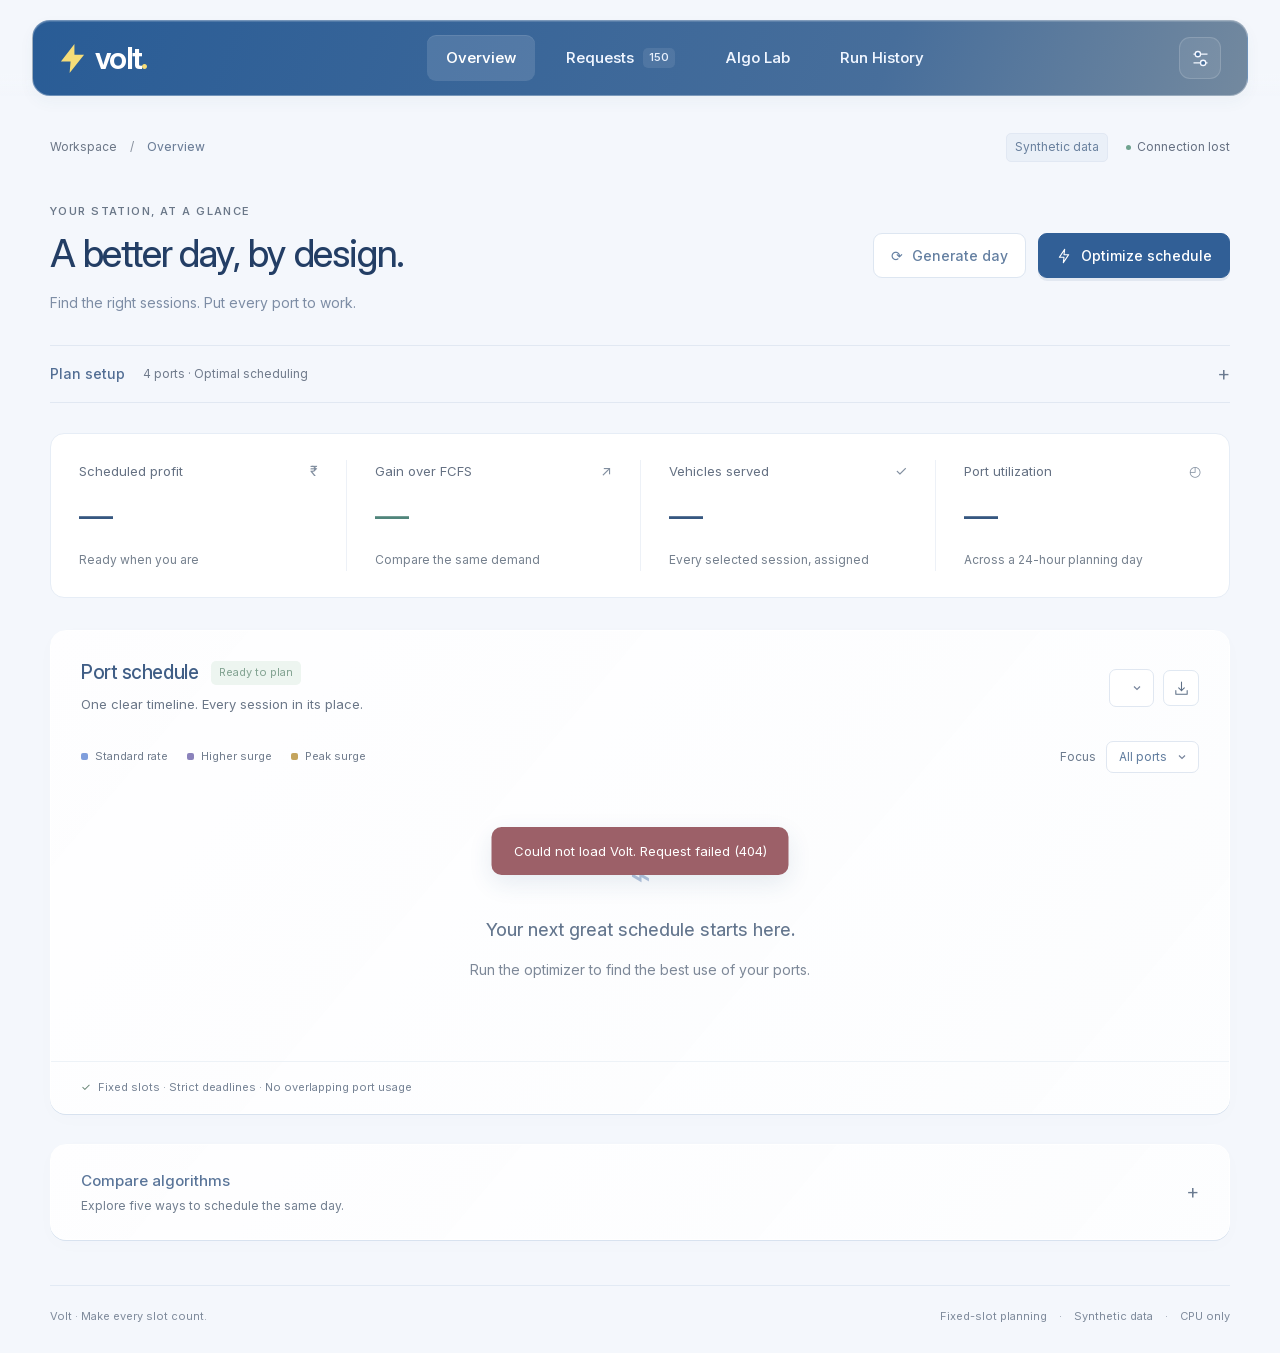
==== commit 90675d53: "Replace console sidebar with top navigation and focused interactive sections" ====
--- a/static/console.html
+++ b/static/console.html
@@ -16,91 +16,77 @@
   </head>
   <body class="console-body">
     <a class="skip-link" href="#workspace">Skip to console</a>
-    <aside class="sidebar">
-      <a href="/" class="brand" aria-label="Volt home"
-        ><svg viewBox="0 0 28 32" aria-hidden="true">
-          <path d="M16 1 2 19h10l-1 12L26 12H16z" /></svg
-        >volt<span class="brand-period">.</span></a
-      >
-      <div class="station-selector">
-        <span class="station-symbol" aria-hidden="true">V</span
-        ><span
-          ><strong>Volt station</strong><small>Planning workspace</small></span
-        ><span class="station-chevron" aria-hidden="true">⌄</span>
+    <header class="console-topbar">
+      <div class="topbar-inner">
+        <a href="/" class="brand" aria-label="Volt home"
+          ><svg viewBox="0 0 28 32" aria-hidden="true">
+            <path d="M16 1 2 19h10l-1 12L26 12H16z" /></svg
+          >volt<span class="brand-period">.</span></a
+        >
+
+        <nav class="console-nav" aria-label="Console views">
+          <button
+            class="active"
+            data-view="overview"
+            aria-label="Overview"
+            type="button"
+            aria-current="page"
+          >
+            <svg viewBox="0 0 24 24">
+              <rect x="3" y="3" width="7" height="7" rx="1.5" />
+              <rect x="14" y="3" width="7" height="7" rx="1.5" />
+              <rect x="3" y="14" width="7" height="7" rx="1.5" />
+              <rect x="14" y="14" width="7" height="7" rx="1.5" /></svg
+            ><span>Overview</span>
+          </button>
+          <button data-view="requests" aria-label="Requests" type="button">
+            <svg viewBox="0 0 24 24">
+              <rect x="4" y="3" width="16" height="18" rx="2" />
+              <path d="M8 8h8M8 12h8M8 16h5" /></svg
+            ><span>Requests</span
+            ><span id="request-count" class="nav-count">150</span>
+          </button>
+          <button data-view="lab" aria-label="Algorithm lab" type="button">
+            <svg viewBox="0 0 24 24">
+              <path
+                d="M9 3h6M10 3v7l-6 9a1.2 1.2 0 0 0 1 2h14a1.2 1.2 0 0 0 1-2l-6-9V3M7 15h10"
+              /></svg
+            ><span>Algo Lab</span>
+          </button>
+          <button data-view="history" aria-label="Run history" type="button">
+            <svg viewBox="0 0 24 24">
+              <path d="M3 11a9 9 0 1 1 2 7M3 4v7h7M12 7v5l3 2" /></svg
+            ><span>Run History</span>
+          </button>
+        </nav>
+
+        <button
+          class="nav-settings"
+          id="settings-shortcut"
+          type="button"
+          aria-label="Station settings"
+          title="Station settings"
+        >
+          <svg viewBox="0 0 24 24" aria-hidden="true">
+            <path d="M4 7h16M4 17h16" />
+            <circle cx="9" cy="7" r="3" />
+            <circle cx="15" cy="17" r="3" />
+          </svg>
+        </button>
       </div>
-      <div class="nav-group-label">WORKSPACE</div>
-      <nav class="console-nav" aria-label="Console views">
-        <button
-          class="active"
-          data-view="overview"
-          aria-label="Overview"
-          type="button"
-          aria-current="page"
-        >
-          <svg viewBox="0 0 24 24">
-            <rect x="3" y="3" width="7" height="7" rx="1.5" />
-            <rect x="14" y="3" width="7" height="7" rx="1.5" />
-            <rect x="3" y="14" width="7" height="7" rx="1.5" />
-            <rect x="14" y="14" width="7" height="7" rx="1.5" /></svg
-          ><span>Overview</span>
-        </button>
-        <button data-view="requests" aria-label="Requests" type="button">
-          <svg viewBox="0 0 24 24">
-            <rect x="4" y="3" width="16" height="18" rx="2" />
-            <path d="M8 8h8M8 12h8M8 16h5" /></svg
-          ><span>Requests</span
-          ><span id="request-count" class="nav-count">150</span>
-        </button>
-        <button data-view="lab" aria-label="Algorithm lab" type="button">
-          <svg viewBox="0 0 24 24">
-            <path
-              d="M9 3h6M10 3v7l-6 9a1.2 1.2 0 0 0 1 2h14a1.2 1.2 0 0 0 1-2l-6-9V3M7 15h10"
-            /></svg
-          ><span>Algorithm lab</span>
-        </button>
-        <button data-view="history" aria-label="Run history" type="button">
-          <svg viewBox="0 0 24 24">
-            <path d="M3 11a9 9 0 1 1 2 7M3 4v7h7M12 7v5l3 2" /></svg
-          ><span>Run history</span>
-        </button>
-      </nav>
-      <div class="sidebar-bottom">
-        <div class="sidebar-note">
-          <span class="note-icon" aria-hidden="true">✧</span
-          ><strong>Make every slot count.</strong>
-          <p>Small decisions.<br />A more profitable charging day.</p>
-          <span class="pill">Offline planning model</span>
-        </div>
-        <button type="button" class="settings-link" id="open-settings">
-          <svg viewBox="0 0 24 24">
-            <path d="M12 8v8M8 12h8" />
-            <circle cx="12" cy="12" r="9" /></svg
-          >Station settings
-        </button>
-        <a class="back-home" href="/">Volt home</a>
-      </div>
-    </aside>
+    </header>
     <div class="console-shell">
-      <header class="console-topbar">
-        <div class="breadcrumb">
-          Workspace <span>/</span>
-          <strong id="breadcrumb-current">Overview</strong>
-        </div>
-        <div class="topbar-right">
-          <span class="synthetic-badge">Synthetic data</span
-          ><span class="local-badge" id="connection-state">Connecting</span
-          ><button
-            class="avatar"
-            id="settings-shortcut"
-            type="button"
-            aria-label="Station settings"
-            title="Station settings"
-          >
-            V
-          </button>
-        </div>
-      </header>
       <main id="workspace" tabindex="-1">
+        <div class="workspace-context">
+          <span class="breadcrumb"
+            >Workspace <span>/</span
+            ><strong id="breadcrumb-current">Overview</strong></span
+          >
+          <div class="workspace-status">
+            <span class="synthetic-badge">Synthetic data</span
+            ><span class="local-badge" id="connection-state">Connecting</span>
+          </div>
+        </div>
         <div class="workspace-heading">
           <div>
             <span class="eyebrow" id="page-eyebrow"
@@ -121,30 +107,42 @@
             </button>
           </div>
         </div>
-        <div class="control-strip glass">
-          <div class="control-field">
-            <label for="ports">Charging ports</label
-            ><select id="ports" aria-label="Number of charging ports"></select>
+        <details class="planning-settings" id="planning-controls">
+          <summary>
+            <span class="plan-label">Plan setup</span
+            ><span id="plan-summary">4 ports · Optimal scheduling</span
+            ><span class="disclosure-mark" aria-hidden="true">+</span>
+          </summary>
+          <div class="control-strip">
+            <div class="control-field">
+              <label for="ports">Charging ports</label
+              ><select
+                id="ports"
+                aria-label="Number of charging ports"
+              ></select>
+            </div>
+            <span class="control-divider"></span>
+            <div class="control-field algorithm-field">
+              <label for="algorithm">Scheduling method</label
+              ><select id="algorithm">
+                <option value="optimal">Optimal · auto-select solver</option>
+                <option value="dp">Dynamic programming · 1 port</option>
+                <option value="flow">Minimum-cost flow</option>
+                <option value="fcfs">First come, first served</option>
+                <option value="profit">Highest profit first</option>
+                <option value="density">Profit per minute</option>
+                <option value="eft">Earliest finish first</option>
+                <option value="search">Branch and bound · ≤14 requests</option>
+                <option value="subsets">
+                  Subset enumeration · ≤14 requests
+                </option>
+              </select>
+            </div>
+            <div class="dataset-meta" id="dataset-meta">
+              Loading your workspace…
+            </div>
           </div>
-          <span class="control-divider"></span>
-          <div class="control-field algorithm-field">
-            <label for="algorithm">Scheduling method</label
-            ><select id="algorithm">
-              <option value="optimal">Optimal · auto-select solver</option>
-              <option value="dp">Dynamic programming · 1 port</option>
-              <option value="flow">Minimum-cost flow</option>
-              <option value="fcfs">First come, first served</option>
-              <option value="profit">Highest profit first</option>
-              <option value="density">Profit per minute</option>
-              <option value="eft">Earliest finish first</option>
-              <option value="search">Branch and bound · ≤14 requests</option>
-              <option value="subsets">Subset enumeration · ≤14 requests</option>
-            </select>
-          </div>
-          <div class="dataset-meta" id="dataset-meta">
-            Loading your workspace…
-          </div>
-        </div>
+        </details>
         <div class="notice hidden" id="workspace-notice" role="status"></div>
         <section
           id="view-overview"
@@ -191,7 +189,7 @@
             <div class="panel-heading">
               <div>
                 <div class="title-row">
-                  <h2>Your charging day</h2>
+                  <h2>Port schedule</h2>
                   <span id="schedule-status" class="pill">Ready to plan</span>
                 </div>
                 <p id="schedule-subtitle">
@@ -220,7 +218,12 @@
               <span><i class="legend-blue"></i>Standard rate</span
               ><span><i class="legend-purple"></i>Higher surge</span
               ><span><i class="legend-gold"></i>Peak surge</span
-              ><small>Select a session to inspect</small>
+              ><label class="port-focus"
+                >Focus
+                <select id="timeline-port" aria-label="Focus a charging port">
+                  <option value="all">All ports</option>
+                </select></label
+              >
             </div>
             <div class="timeline-scroll" id="timeline">
               <div class="empty-state">
@@ -236,36 +239,19 @@
               ><span id="schedule-runtime"></span>
             </div>
           </article>
-          <div class="overview-bottom">
-            <article class="glass comparison-panel">
-              <div class="panel-heading">
-                <div>
-                  <h2>Same day. Different decisions.</h2>
-                  <p>How the greedy rules compare with the optimum.</p>
-                </div>
-                <span class="pill">PROFIT / ₹</span>
-              </div>
-              <div id="comparison-chart" class="comparison-chart">
-                <p class="muted">
-                  Your comparison will appear after optimization.
-                </p>
-              </div>
-            </article>
-            <article class="glass insight-panel">
-              <span class="eyebrow">BEHIND THE DECISION</span>
-              <div class="insight-symbol" aria-hidden="true">✧</div>
-              <h2 id="insight-title">
-                The right algorithm changes everything.
-              </h2>
-              <p id="insight-text">
-                Dynamic programming for one port. Minimum-cost flow for many. An
-                exact answer to a complex day.
-              </p>
-              <button class="text-button" type="button" data-view="lab">
-                Explore the algorithm lab <span aria-hidden="true">+</span>
-              </button>
-            </article>
-          </div>
+          <details class="algorithm-comparison glass">
+            <summary>
+              <span
+                ><strong>Compare algorithms</strong
+                ><small
+                  >Explore five ways to schedule the same day.</small
+                ></span
+              ><span class="disclosure-mark" aria-hidden="true">+</span>
+            </summary>
+            <div id="comparison-chart" class="comparison-chart">
+              <p class="muted">Optimize your day to compare the results.</p>
+            </div>
+          </details>
         </section>
         <section
           id="view-requests"
@@ -317,6 +303,10 @@
                 <option value="accepted">Accepted</option>
                 <option value="rejected">Rejected</option>
                 <option value="unplanned">Unplanned</option></select
+              ><select id="request-sort" aria-label="Sort requests">
+                <option value="start">Start time</option>
+                <option value="profit">Highest profit</option>
+                <option value="duration">Shortest session</option></select
               ><span id="filter-count" class="muted"></span>
             </div>
             <div class="table-scroll">
@@ -325,9 +315,7 @@
                   <tr>
                     <th>Request</th>
                     <th>Booking slot</th>
-                    <th>Duration</th>
-                    <th>Energy</th>
-                    <th>Surge</th>
+                    <th>Charge</th>
                     <th>Profit</th>
                     <th>Status</th>
                     <th><span class="sr-only">Actions</span></th>
@@ -355,11 +343,14 @@
               </div>
             </div>
           </article>
-          <p class="footnote">
-            CSV columns: request_id, arrival_min, duration_min, energy_kwh,
-            surge_mult. Times are minutes from midnight. Profit is always
-            recalculated from station prices.
-          </p>
+          <details class="import-guide">
+            <summary>CSV import format</summary>
+            <p>
+              Required columns: request_id, arrival_min, duration_min,
+              energy_kwh, surge_mult. Times are minutes from midnight. Profit is
+              recalculated from station prices.
+            </p>
+          </details>
           <input
             class="hidden"
             type="file"
@@ -372,16 +363,12 @@
           class="view-panel hidden"
           aria-label="Algorithm laboratory"
         >
-          <div class="lab-intro glass">
-            <div>
-              <span class="eyebrow">FROM THEORY TO A BETTER CHARGING DAY</span>
-              <h2>See why the optimum wins.</h2>
-              <p>
-                Inspect a DP recurrence, trace residual flow, and verify exact
-                solutions against independent exhaustive searches.
-              </p>
-            </div>
-            <button class="button primary" id="worked-example" type="button">
+          <div class="lab-intro">
+            <p>
+              Explore your current schedule, or follow the eight-request report
+              example.
+            </p>
+            <button class="button secondary" id="worked-example" type="button">
               Load report example
             </button>
           </div>
@@ -551,7 +538,7 @@
               </p>
               <p>
                 Subset enumeration takes O(2ⁿ n log n); branch and bound takes
-                O(2ⁿ n log k) in the worst case. The UI limits both to 14
+                O(2ⁿ (n + k log k)) in the worst case. The UI limits both to 14
                 requests. Flexible start windows, online arrivals, grid limits
                 and fairness constraints are outside this fixed-slot model.
               </p>
@@ -577,6 +564,23 @@
                 type="button"
               >
                 Refresh
+              </button>
+            </div>
+            <div class="history-toolbar">
+              <select id="history-filter" aria-label="Filter saved runs">
+                <option value="all">All methods</option>
+                <option value="exact">Exact solvers</option>
+                <option value="greedy">Greedy methods</option></select
+              ><select id="history-sort" aria-label="Sort saved runs">
+                <option value="latest">Latest first</option>
+                <option value="profit">Highest profit</option></select
+              ><button
+                class="button secondary small"
+                id="compare-runs"
+                type="button"
+                disabled
+              >
+                Compare runs <span id="compare-count">0/2</span>
               </button>
             </div>
             <div id="history-content"></div>
@@ -753,6 +757,23 @@
     <dialog id="session-dialog" aria-label="Charging session details">
       <div class="session-details" id="session-details"></div>
     </dialog>
+    <dialog id="history-compare-dialog" aria-label="Compare saved runs">
+      <div class="session-details">
+        <div class="dialog-heading">
+          <span class="eyebrow">SAVED RUN COMPARISON</span>
+          <button
+            class="close-button"
+            type="button"
+            data-close
+            aria-label="Close comparison"
+          >
+            ×
+          </button>
+        </div>
+        <h2>Two decisions, side by side.</h2>
+        <div id="history-comparison"></div>
+      </div>
+    </dialog>
     <noscript
       ><div class="noscript">
         Enable JavaScript to use the station console.
--- a/static/console.css
+++ b/static/console.css
@@ -1,356 +1,325 @@
 .console-body {
-  background: #f1f5fc;
-  background-image:
-    radial-gradient(ellipse at 78% 0, #e7edfc 0, transparent 45%),
-    radial-gradient(ellipse at 35% 95%, #e4ebfa88 0, transparent 45%);
   min-height: 100vh;
-  font-size: 14px;
-  line-height: 1.5;
-  --sidebar: 224px;
+  background: #f4f7fc;
+  color: #263d5d;
+  font-size: 16px;
+  line-height: 1.55;
+  --console-blue: #315f96;
+  --console-ink: #233e65;
+  --console-muted: #73839b;
+  --console-line: #e3eaf3;
 }
 .hidden {
   display: none !important;
 }
 .muted {
-  color: var(--muted);
+  color: var(--console-muted);
   font-size: 14px;
 }
 .sr-only {
   position: absolute;
   width: 1px;
   height: 1px;
-  padding: 0;
-  margin: -1px;
   overflow: hidden;
   clip: rect(0, 0, 0, 0);
   white-space: nowrap;
-  border: 0;
-}
-.sidebar {
-  position: fixed;
-  inset: 0 auto 0 0;
-  width: var(--sidebar);
-  background: #fcfdffbd;
-  border-right: 1px solid #dbe3f0;
+}
+.console-topbar {
+  position: sticky;
+  top: 0;
   z-index: 40;
-  display: flex;
-  flex-direction: column;
-  padding: 30px 18px 20px;
-}
-.sidebar > .brand {
-  color: var(--deep);
-  padding: 0 14px;
-}
-.sidebar .brand svg {
-  fill: var(--blue);
-}
-.sidebar .brand-period {
-  color: var(--blue);
-}
-.station-selector {
-  display: flex;
-  gap: 10px;
-  align-items: center;
-  border: 1px solid #e0e6f0;
-  background: #fff9;
+  padding: 20px 32px 0;
+  background: linear-gradient(#f4f7fc 76%, #f4f7fc00);
+}
+.topbar-inner {
+  max-width: 1280px;
+  min-height: 76px;
+  margin: auto;
+  padding: 12px 26px;
+  display: flex;
+  align-items: center;
+  gap: 32px;
+  border: 1px solid #ffffff52;
+  border-radius: 18px;
+  background: linear-gradient(110deg, #295c96, #476e9b 70%, #73899f);
+  box-shadow:
+    0 6px 16px #3154770b,
+    inset 0 1px #ffffff25;
+}
+.console-topbar .brand {
+  font-size: 30px;
+  color: #fff;
+  flex: none;
+  letter-spacing: -1.7px;
+  width: 132px;
+}
+.console-topbar .brand svg {
+  width: 27px;
+  height: 31px;
+  fill: var(--gold);
+  filter: none;
+}
+.console-topbar .brand-period {
+  color: var(--gold);
+}
+.console-nav {
+  display: flex;
+  align-items: center;
+  justify-content: center;
+  gap: 12px;
+  flex: 1;
+}
+.console-nav > button {
+  display: flex;
+  align-items: center;
+  justify-content: center;
+  gap: 9px;
+  min-height: 46px;
+  padding: 10px 19px;
+  color: #eff5ff;
+  background: transparent;
+  font-size: 15px;
+  font-weight: 550;
+  white-space: nowrap;
   border-radius: 9px;
-  padding: 12px 10px;
-  margin: 34px 0 32px;
-}
-.station-symbol {
-  width: 32px;
-  height: 34px;
+  transition:
+    background 0.16s,
+    color 0.16s;
+}
+.console-nav > button svg {
+  display: none;
+}
+.console-nav > button:hover {
+  background: #ffffff12;
+}
+.console-nav > button.active {
+  background: #ffffff20;
+  color: #fff;
+  box-shadow: inset 0 1px #ffffff17;
+}
+.nav-count {
+  padding: 1px 6px;
+  border-radius: 5px;
+  background: #ffffff17;
+  font-size: 11px;
+  color: #e7effc;
+  min-width: 24px;
+}
+.nav-settings {
+  width: 42px;
+  height: 42px;
   display: grid;
   place-items: center;
-  background: #ecf1fc;
-  border: 1px solid #dce5f8;
-  color: var(--blue);
-  font-size: 15px;
-  border-radius: 7px;
-  font-weight: 600;
-}
-.station-selector strong {
-  font-size: 14px;
-}
-.station-selector small {
-  font-size: 12px;
-  color: #909bad;
-  margin-top: 2px;
-}
-.station-chevron {
-  color: #9aa5b6;
-  margin-left: auto;
-}
-.nav-group-label {
-  font-size: 11px;
-  letter-spacing: 0.12em;
-  color: #7a8aa4;
-  font-weight: 600;
-  padding: 0 12px;
-  margin-bottom: 12px;
-}
-.console-nav {
-  display: grid;
-  gap: 6px;
-}
-.console-nav > button {
-  display: flex;
-  align-items: center;
-  gap: 12px;
-  padding: 12px 13px;
-  background: transparent;
-  font-size: 14px;
-  font-weight: 450;
-  text-align: left;
-  color: #78859c;
-  transition:
-    background 0.18s,
-    color 0.18s;
-}
-.console-nav > button svg,
-.settings-link svg {
-  width: 17px;
-  height: 17px;
+  color: #f4f7ff;
+  background: #ffffff14;
+  border: 1px solid #ffffff26;
+  border-radius: 11px;
+  flex: none;
+  transition: background 0.16s;
+}
+.nav-settings:hover {
+  background: #ffffff28;
+}
+.nav-settings svg {
+  width: 21px;
+  height: 21px;
   fill: none;
   stroke: currentColor;
   stroke-width: 1.5;
-  stroke-linecap: round;
-  stroke-linejoin: round;
-  flex: none;
-}
-.console-nav > button.active {
-  background: #eaf0fc;
-  color: var(--blue);
-  font-weight: 550;
-}
-.console-nav > button:hover {
-  background: #eff3fb;
-  color: var(--blue);
-}
-.nav-count {
-  margin-left: auto;
-  font-size: 12px;
-  padding: 1px 5px;
-  border-radius: 4px;
-  background: #e8edf5;
-  color: #7d8da8;
-}
-.sidebar-bottom {
-  margin-top: auto;
-  padding-top: 45px;
-}
-.sidebar-note {
-  position: relative;
-  border: 1px solid #dee6f4;
-  background: linear-gradient(135deg, #eef3ffb3, #fafbff);
-  border-radius: 10px;
-  padding: 17px 13px;
-  margin: 0 4px 20px;
-}
-.note-icon {
-  font-size: 23px;
-  color: var(--blue);
-  display: block;
-  margin-bottom: 9px;
-  line-height: 1;
-}
-.sidebar-note strong {
-  font-size: 13px;
-  color: #4a608b;
-}
-.sidebar-note p {
-  font-size: 12px;
-  color: #6b7f9e;
-  line-height: 1.7;
-  margin-top: 7px;
-}
-.sidebar-note .pill {
-  font-size: 10px;
-  margin-top: 14px;
-  background: #e4ecfc;
-}
-.settings-link {
-  display: flex;
-  gap: 10px;
-  align-items: center;
-  background: none;
-  font-size: 14px;
-  color: #7d8ba2;
-  padding: 10px 13px;
-}
-.back-home {
-  display: block;
-  font-size: 12px;
-  color: #a1aabc;
-  padding: 7px 40px;
+}
+.nav-settings circle {
+  fill: #486e99;
 }
 .console-shell {
-  margin-left: var(--sidebar);
-}
-.console-topbar {
-  height: 72px;
-  display: flex;
-  align-items: center;
+  margin: 0;
+}
+.console-body #workspace {
+  width: min(1180px, calc(100% - 96px));
+  margin: 0 auto;
+  padding: 30px 0 0;
+  outline: none;
+}
+.workspace-context {
+  display: flex;
   justify-content: space-between;
-  gap: 16px;
-  padding: 0 38px;
-  border-bottom: 1px solid #dce4f0;
-  background: #f9fbff66;
+  align-items: center;
+  gap: 20px;
+  margin: 7px 0 35px;
 }
 .breadcrumb {
-  font-size: 13px;
-  color: #7384a0;
-  display: flex;
-  gap: 16px;
-  align-items: center;
+  display: flex;
+  align-items: center;
+  gap: 13px;
+  font-size: 12px;
+  color: #6c7787;
 }
 .breadcrumb strong {
   font-weight: 450;
-  color: #667591;
+  color: #6c7e98;
 }
 .breadcrumb > span {
-  color: #b3bdce;
-}
-.topbar-right {
+  color: #88909d;
+}
+.workspace-status {
   display: flex;
   align-items: center;
   gap: 18px;
+  font-size: 12px;
 }
 .synthetic-badge {
-  font-size: 12px;
-  color: #7d8ca5;
-  border: 1px solid #dce4f0;
-  border-radius: 4px;
-  padding: 3px 7px;
+  color: #69809e;
+  background: #eaf0f8;
+  border: 1px solid #e1e8f3;
+  border-radius: 5px;
+  padding: 4px 8px;
 }
 .local-badge {
-  font-size: 12px;
-  color: #7e8da4;
-  display: flex;
+  color: #667183;
+  display: flex;
+  align-items: center;
   gap: 6px;
-  align-items: center;
 }
 .local-badge:before {
   content: "";
+  width: 5px;
   height: 5px;
-  width: 5px;
   border-radius: 50%;
-  background: #57a98c;
-}
-.avatar {
-  display: grid;
-  place-items: center;
-  background: #e3eafa;
-  border: 2px solid white;
-  color: #5270b1;
-  height: 29px;
-  width: 29px;
-  font-size: 13px;
-  border-radius: 50%;
-}
-#workspace {
-  padding: 38px 38px 0;
-  max-width: 1660px;
-  margin: 0 auto;
-  outline: none;
+  background: #6fa38f;
 }
 .workspace-heading {
   display: flex;
   align-items: center;
   justify-content: space-between;
-  gap: 20px;
-  margin-bottom: 27px;
+  gap: 32px;
+  margin-bottom: 30px;
 }
 .workspace-heading .eyebrow {
   font-size: 11px;
-  color: #8b9ab5;
-  letter-spacing: 0.14em;
+  font-weight: 550;
+  color: #6a7788;
+  letter-spacing: 0.13em;
 }
 .workspace-heading h1 {
+  font-size: 38px;
+  line-height: 1.2;
   font-weight: 450;
-  font-size: 30px;
-  letter-spacing: -1.05px;
-  line-height: 1.3;
-  margin-top: 7px;
-  color: #243b65;
+  letter-spacing: -1.2px;
+  color: var(--console-ink);
+  margin-top: 10px;
 }
 .workspace-heading p {
-  color: #6e809b;
+  color: #7d8da5;
   font-size: 14px;
-  margin-top: 7px;
+  margin-top: 13px;
+  line-height: 1.8;
 }
 .heading-actions {
   display: flex;
-  gap: 10px;
-  align-items: center;
-}
-.button {
+  align-items: center;
+  gap: 12px;
+  flex: none;
+}
+.console-body .button {
   display: inline-flex;
   align-items: center;
   justify-content: center;
   gap: 9px;
   font-size: 14px;
+  line-height: 1.5;
   font-weight: 500;
-  padding: 11px 16px;
-  border-radius: 7px;
+  min-height: 44px;
+  padding: 11px 17px;
+  border-radius: 9px;
   white-space: nowrap;
-  line-height: 1.4;
   transition:
-    background 0.18s,
-    box-shadow 0.18s,
-    transform 0.18s;
+    background 0.16s,
+    border-color 0.16s,
+    box-shadow 0.16s;
 }
 .button svg {
-  width: 15px;
-  height: 15px;
+  height: 16px;
+  width: 16px;
   fill: none;
   stroke: currentColor;
-  stroke-width: 1.5;
+  stroke-width: 1.6;
   stroke-linejoin: round;
 }
 .button.primary {
-  background: var(--blue);
-  color: white;
-  border: 1px solid var(--blue);
-  box-shadow: 0 3px 5px #1f468013;
+  background: #315f96;
+  border: 1px solid #315f96;
+  color: #fff;
+  box-shadow: 0 3px 0 #254d7c16;
 }
 .button.primary:hover {
-  background: #214aa9;
-  box-shadow: 0 4px 12px #2b58bf20;
+  background: #264f83;
+  border-color: #264f83;
 }
 .button.secondary {
-  background: #ffffff9c;
-  border: 1px solid #dce4f0;
-  color: #6e7d99;
+  background: #fff;
+  border: 1px solid #dde6f1;
+  color: #6580a2;
 }
 .button.secondary:hover {
-  background: #fff;
-  color: #35558d;
-}
-.button.small {
-  font-size: 13px;
-  padding: 8px 11px;
+  border-color: #aabbce;
+  background: #f8fbff;
+}
+.console-body .button.small {
+  font-size: 12px;
+  min-height: 36px;
+  padding: 8px 12px;
 }
 .button.danger {
-  background: #fceef0;
-  color: #ac4d58;
-  border: 1px solid #f5dadd;
-}
-.glass {
-  background: #ffffffc7;
-  border: 1px solid #fff;
-  box-shadow:
-    0 2px 6px #2b4a7d03,
-    0 0 0 1px #e5ebf366;
-  border-radius: 12px;
+  color: #a76167;
+  background: #fbf0f0;
+  border: 1px solid #ecd4d6;
+}
+.button:disabled {
+  opacity: 0.45;
+  cursor: default;
+}
+.planning-settings {
+  border-top: 1px solid #e1e8f2;
+  border-bottom: 1px solid #e1e8f2;
+  margin-bottom: 30px;
+}
+.planning-settings > summary {
+  display: flex;
+  align-items: center;
+  gap: 18px;
+  padding: 17px 0;
+  cursor: pointer;
+  list-style: none;
+}
+.planning-settings summary::-webkit-details-marker,
+.algorithm-comparison summary::-webkit-details-marker {
+  display: none;
+}
+.plan-label {
+  font-size: 14px;
+  font-weight: 500;
+  color: #526e94;
+}
+#plan-summary {
+  font-size: 12px;
+  color: #707b8c;
+}
+.disclosure-mark {
+  margin-left: auto;
+  color: #6b7b91;
+  font-size: 20px;
+  font-weight: 350;
+  line-height: 1;
+  transition: transform 0.16s;
+}
+details[open] > summary .disclosure-mark {
+  transform: rotate(45deg);
 }
 .control-strip {
   display: flex;
   align-items: center;
-  gap: 20px;
-  padding: 14px 20px;
-  margin-bottom: 24px;
-  background: #fafdffad;
+  flex-wrap: wrap;
+  gap: 24px;
+  padding: 4px 0 23px;
 }
 .control-field {
   display: flex;
@@ -359,159 +328,176 @@
 }
 .control-field label {
   font-size: 12px;
-  color: #8d9ab1;
-}
-.control-field select {
-  font-size: 13px;
-  padding: 4px 22px 4px 0;
-  border: 0;
-  background-color: transparent;
-  color: #49638e;
-  font-weight: 500;
-  max-width: 260px;
+  color: #667284;
 }
 .control-divider {
   height: 20px;
   width: 1px;
-  background: #dce4f0;
-}
-select {
+  background: #dce5f0;
+}
+.dataset-meta {
+  margin-left: auto;
+  font-size: 12px;
+  color: #6b7789;
+}
+.console-body select {
+  max-width: 100%;
   appearance: none;
+  background-color: #fff;
+  border: 1px solid #e0e7f1;
+  border-radius: 7px;
+  padding: 9px 31px 9px 12px;
+  font-size: 13px;
+  color: #617d9f;
   background-image: url("data:image/svg+xml,%3Csvg xmlns='http://www.w3.org/2000/svg' width='12' height='12' viewBox='0 0 12 12'%3E%3Cpath d='m3 4.5 3 3 3-3' fill='none' stroke='%2378859c' stroke-width='1.2'/%3E%3C/svg%3E");
   background-repeat: no-repeat;
   background-position: right 10px center;
-  padding: 8px 30px 8px 12px;
-  border: 1px solid #dce4f0;
-  background-color: #ffffffad;
-  color: #63799b;
+}
+.algorithm-field select {
+  max-width: 290px;
+}
+.notice {
+  border: 1px solid #ecdfb7;
+  background: #fffaf0;
+  color: #99814f;
+  border-radius: 9px;
+  padding: 14px 18px;
+  margin-bottom: 26px;
   font-size: 13px;
-}
-.control-field select {
-  background-position: right 0 center;
-}
-.dataset-meta {
-  margin-left: auto;
-  color: #6e829f;
-  font-size: 12px;
-  white-space: nowrap;
-}
-.notice {
-  padding: 12px 16px;
-  background: #fff9e6;
-  border: 1px solid #eddfac;
-  color: #927843;
-  border-radius: 8px;
-  font-size: 14px;
-  margin-bottom: 22px;
+  line-height: 1.8;
 }
 .notice button {
   background: none;
+  color: inherit;
   text-decoration: underline;
-  padding: 0;
-  color: inherit;
-  margin-left: 6px;
+}
+.glass {
+  background: linear-gradient(130deg, #ffffffef, #fdfefeeb);
+  border: 1px solid #fff;
+  border-radius: 16px;
+  box-shadow:
+    0 1px 0 #d8e2ef,
+    0 5px 20px #2a477704;
 }
 .metric-grid {
   display: grid;
   grid-template-columns: repeat(4, minmax(0, 1fr));
-  gap: 15px;
-  margin-bottom: 24px;
-}
-.metric {
-  padding: 19px 20px;
-  min-height: 135px;
+  padding: 26px 0;
+  background: #fff;
+  border: 1px solid #e6edf6;
+  border-radius: 14px;
+  margin-bottom: 32px;
+}
+.metric-grid .metric {
+  background: none;
+  box-shadow: none;
+  border: 0;
+  border-radius: 0;
+  padding: 0 28px;
+  min-width: 0;
+}
+.metric + .metric {
+  border-left: 1px solid #edf1f7;
 }
 .metric-label {
   display: flex;
   align-items: center;
   justify-content: space-between;
-  color: #687c9d;
   font-size: 13px;
+  color: #657183;
+  gap: 10px;
 }
 .metric-icon {
-  height: 23px;
-  width: 23px;
-  background: #f1f5fc;
-  color: #8499bc;
-  border-radius: 6px;
-  display: grid;
-  place-items: center;
+  color: #818e9f;
   font-size: 14px;
 }
 .metric > strong {
   display: block;
-  margin-top: 9px;
-  font-size: 30px;
-  line-height: 1.2;
+  font-size: 34px;
+  font-weight: 450;
+  letter-spacing: -1px;
+  line-height: 1.25;
+  color: #365780;
+  margin-top: 13px;
+  font-variant-numeric: tabular-nums;
+}
+.metric:nth-child(2) > strong {
+  color: #50857b;
+}
+.metric-caption {
+  display: block;
+  margin-top: 12px;
+  font-size: 12px;
+  line-height: 1.8;
+  color: #75808e;
+}
+.metric-caption.positive {
+  color: #74978b;
+}
+.panel-heading {
+  padding: 29px 30px 24px;
+  display: flex;
+  align-items: center;
+  justify-content: space-between;
+  gap: 22px;
+}
+.panel-heading h2 {
+  font-size: 19px;
   font-weight: 500;
-  letter-spacing: -1px;
-  color: #233c68;
-  font-variant-numeric: tabular-nums;
-}
-.metric-caption {
-  color: #71829b;
-  font-size: 12px;
-  display: block;
-  margin-top: 10px;
-}
-.metric-caption.positive {
-  color: #559180;
-}
-.metric:nth-child(2) > strong {
-  color: #4b8c7c;
-}
-.panel-heading {
-  display: flex;
-  justify-content: space-between;
-  align-items: center;
-  gap: 14px;
-  padding: 23px 23px 20px;
-}
-.panel-heading h2 {
-  font-size: 15px;
-  letter-spacing: -0.3px;
-  font-weight: 550;
-  color: #3b5177;
+  color: #405e86;
+  letter-spacing: -0.45px;
+  line-height: 1.4;
 }
 .panel-heading p {
   font-size: 13px;
-  color: #72839d;
-  margin-top: 5px;
+  line-height: 1.8;
+  color: #6b7788;
+  margin-top: 7px;
 }
 .title-row {
   display: flex;
   align-items: center;
-  gap: 12px;
+  gap: 13px;
+}
+.console-body .pill {
+  display: inline-flex;
+  padding: 4px 8px;
+  font-size: 11px;
+  line-height: 1.4;
+  border-radius: 5px;
+  white-space: nowrap;
+  background: #edf2fa;
+  color: #5f718b;
 }
 .title-row .pill {
-  font-size: 11px;
-  background: #edf6f0;
-  color: #6a9a83;
+  background: #edf5f0;
+  color: #83a392;
 }
 .panel-actions {
   display: flex;
   align-items: center;
-  gap: 8px;
+  flex-wrap: wrap;
+  gap: 9px;
 }
 .panel-actions select {
   font-size: 12px;
-  padding-top: 7px;
-  padding-bottom: 7px;
-  max-width: 200px;
 }
 .icon-button {
   display: grid;
   place-items: center;
-  height: 31px;
-  width: 32px;
-  border: 1px solid #e0e7f2;
-  border-radius: 6px;
+  width: 36px;
+  height: 36px;
+  color: #5e7087;
+  border: 1px solid #e0e8f2;
   background: #fff;
-  color: #8597b4;
+  border-radius: 7px;
+}
+.icon-button:hover {
+  background: #f1f6fd;
 }
 .icon-button svg {
-  height: 15px;
-  width: 15px;
+  width: 17px;
+  height: 17px;
   stroke: currentColor;
   fill: none;
   stroke-width: 1.5;
@@ -521,20 +507,21 @@
 .schedule-legend {
   display: flex;
   align-items: center;
-  gap: 17px;
-  margin: 0 23px 15px;
-  color: #7185a2;
+  flex-wrap: wrap;
+  gap: 19px;
+  padding: 0 30px 20px;
   font-size: 11px;
+  color: #707c8d;
 }
 .schedule-legend > span {
   display: flex;
   align-items: center;
-  gap: 6px;
+  gap: 7px;
 }
 .schedule-legend i {
   display: block;
+  height: 7px;
   width: 7px;
-  height: 7px;
   border-radius: 2px;
 }
 .legend-blue {
@@ -544,37 +531,46 @@
   background: #8a82bb;
 }
 .legend-gold {
-  background: #d4b25a;
-}
-.schedule-legend small {
+  background: #c4a45d;
+}
+.port-focus {
+  display: flex;
+  align-items: center;
+  gap: 10px;
   margin-left: auto;
-  font-size: 11px;
-  color: #7b8ca6;
+  font-size: 12px;
+  color: #6c7b8e;
+}
+.port-focus select {
+  padding-top: 6px;
+  padding-bottom: 6px;
+  font-size: 12px;
+  min-height: 32px;
 }
 .timeline-scroll {
   overflow-x: auto;
-  margin: 0 15px;
+  margin: 0 20px 12px;
 }
 .timeline-svg {
-  display: block;
-  min-width: 750px;
   width: 100%;
   height: auto;
+  min-width: 850px;
+  display: block;
 }
 .timeline-svg text {
   font-family: Inter, Arial, sans-serif;
-  font-size: 12px;
-  fill: #7085a6;
+  font-size: 11px;
+  fill: #91a4bd;
 }
 .timeline-svg .port-label {
-  fill: #6e83a5;
+  fill: #6e86a6;
   font-size: 12px;
   font-weight: 500;
 }
 .timeline-svg .session-label {
-  fill: white;
+  fill: #fff;
   font-size: 10px;
-  font-weight: 500;
+  font-weight: 450;
   pointer-events: none;
 }
 .timeline-svg .slot {
@@ -582,196 +578,124 @@
 }
 .timeline-svg .slot:hover rect,
 .timeline-svg .slot:focus rect {
-  stroke: #17317c;
+  stroke: #315f96;
   stroke-width: 2;
-  filter: brightness(1.03);
 }
 .timeline-svg .slot:focus {
   outline: none;
 }
 .schedule-footer {
   display: flex;
+  align-items: center;
   justify-content: space-between;
-  gap: 16px;
-  padding: 14px 23px;
-  border-top: 1px solid #edf1f7;
-  color: #7586a0;
+  gap: 15px;
+  padding: 17px 30px;
+  border-top: 1px solid #edf2f7;
   font-size: 11px;
-  margin-top: 5px;
+  color: #758294;
 }
 .schedule-footer > span:first-child:before {
   content: "✓";
-  color: #67a48d;
   margin-right: 7px;
-}
-.overview-bottom {
+  color: #638171;
+}
+.algorithm-comparison {
+  margin-top: 30px;
+}
+.algorithm-comparison > summary {
+  padding: 23px 30px;
+  display: flex;
+  align-items: center;
+  gap: 20px;
+  cursor: pointer;
+  list-style: none;
+}
+.algorithm-comparison summary strong {
+  font-size: 15px;
+  font-weight: 500;
+  color: #5a7599;
+}
+.algorithm-comparison summary small {
+  margin-top: 5px;
+  font-size: 12px;
+  color: #717e8f;
+}
+.comparison-chart {
   display: grid;
-  grid-template-columns: minmax(0, 1.6fr) minmax(0, 1fr);
-  gap: 20px;
-  margin-top: 22px;
-}
-.comparison-chart {
-  padding: 0 23px 24px;
-  display: grid;
-  gap: 14px;
+  gap: 21px;
+  padding: 12px 30px 30px;
 }
 .comparison-row {
   display: grid;
-  grid-template-columns: 126px 1fr 69px;
-  gap: 13px;
-  align-items: center;
-  font-size: 12px;
-  color: #7e8fab;
-}
-.comparison-name {
-  white-space: nowrap;
+  grid-template-columns: 185px 1fr 100px;
+  align-items: center;
+  gap: 25px;
+  font-size: 13px;
+  color: #627288;
 }
 .comparison-bar-track {
-  height: 8px;
-  background: #eff3fa;
-  border-radius: 2px;
+  height: 9px;
   overflow: hidden;
+  background: #eef3fb;
+  border-radius: 3px;
 }
 .comparison-bar {
   height: 100%;
-  background: #bdcdec;
-  border-radius: 2px;
-  transition: width 0.3s;
+  background: #c8d5ec;
+  border-radius: 3px;
 }
 .comparison-row:first-child .comparison-bar {
-  background: #557bc9;
+  background: #6c91c7;
 }
 .comparison-value {
-  color: #58729a;
+  font-size: 14px;
+  text-align: right;
   font-weight: 500;
-  text-align: right;
-  font-variant-numeric: tabular-nums;
+  color: #6180a9;
 }
 .comparison-share {
   display: block;
-  font-size: 10px;
-  color: #7486a3;
+  font-size: 11px;
   font-weight: 400;
-}
-.insight-panel {
-  padding: 24px;
-  position: relative;
-  background: linear-gradient(140deg, #f6f9ffde, #e7eefc8c);
-  overflow: hidden;
-}
-.insight-panel > .eyebrow {
-  color: #92a2bd;
-  font-size: 11px;
-}
-.insight-symbol {
-  position: absolute;
-  right: 22px;
-  top: 18px;
-  color: #d0dcf5;
-  font-size: 44px;
-  font-weight: 300;
-}
-.insight-panel h2 {
-  max-width: 240px;
-  font-size: 21px;
-  font-weight: 450;
-  letter-spacing: -0.6px;
-  line-height: 1.35;
-  margin-top: 22px;
-  color: #4c6696;
-}
-.insight-panel p {
-  color: #6a82a5;
-  font-size: 13px;
-  max-width: 270px;
-  line-height: 1.8;
-  margin-top: 10px;
-}
-.text-button {
-  display: flex;
-  gap: 20px;
-  background: none;
-  font-size: 12px;
-  font-weight: 500;
-  color: #5d7eb9;
-  padding: 0;
-  margin-top: 23px;
-}
-.text-button:hover {
-  text-decoration: underline;
-}
-.console-footer {
-  display: flex;
-  justify-content: space-between;
-  gap: 15px;
-  margin: 33px 0 0;
-  padding: 18px 0 20px;
-  border-top: 1px solid #dde5f1;
-  color: #74849e;
-  font-size: 11px;
-}
-.console-footer i {
-  font-style: normal;
-  margin: 0 8px;
-}
-.empty-state {
-  padding: 44px 20px;
-  text-align: center;
-  max-width: 600px;
-  margin: auto;
-}
-.empty-icon {
-  font-size: 32px;
-  color: #a1b4d6;
-  display: block;
-  line-height: 1;
-  margin-bottom: 18px;
-}
-.empty-state h3 {
-  font-size: 15px;
-  font-weight: 450;
-  color: #7186a8;
-}
-.empty-state p {
-  font-size: 14px;
-  color: #a0aec3;
-  margin: 8px auto 0;
-  line-height: 1.7;
-  max-width: 400px;
-}
-.table-toolbar {
-  display: flex;
+  color: #778497;
+  margin-top: 3px;
+}
+.table-toolbar,
+.history-toolbar {
+  display: flex;
+  align-items: center;
+  flex-wrap: wrap;
   gap: 12px;
-  align-items: center;
-  padding: 0 23px 20px;
+  padding: 0 30px 24px;
 }
 .search-box {
   display: flex;
-  gap: 8px;
-  align-items: center;
-  border: 1px solid #dce4f0;
-  border-radius: 6px;
+  align-items: center;
+  gap: 10px;
+  border: 1px solid #e0e8f3;
   background: #fff;
-  padding: 8px 10px;
+  border-radius: 8px;
+  padding: 9px 12px;
+  min-width: 220px;
 }
 .search-box svg {
-  width: 14px;
-  height: 14px;
-  stroke: #94a4be;
+  height: 16px;
+  width: 16px;
   fill: none;
+  stroke: #9bacc3;
   stroke-width: 1.5;
 }
 .search-box input {
+  width: 200px;
+  max-width: 100%;
   border: 0;
   background: none;
   outline: none;
   font-size: 13px;
-  min-width: 100px;
-  color: #5b7197;
-  width: 175px;
+  color: #657f9f;
 }
 .search-box input::placeholder {
-  color: #a7b2c5;
+  color: #7d8896;
 }
 .table-toolbar > .muted {
   margin-left: auto;
@@ -784,1124 +708,1471 @@
   border-collapse: collapse;
   width: 100%;
   text-align: left;
+}
+.data-table th {
+  padding: 14px 22px;
+  background: #f8fafd;
+  border-top: 1px solid #edf1f7;
+  border-bottom: 1px solid #e9eff7;
+  font-size: 12px;
+  font-weight: 450;
+  color: #727e91;
   white-space: nowrap;
 }
-.data-table th {
-  font-size: 11px;
-  font-weight: 500;
-  color: #6d81a2;
-  background: #f8faff;
-  border-top: 1px solid #edf1f7;
-  border-bottom: 1px solid #e9eef7;
-  padding: 12px 16px;
-}
 .data-table td {
-  font-size: 13px;
-  color: #7b8ea9;
-  padding: 14px 16px;
-  border-bottom: 1px solid #edf1f7;
+  padding: 20px 22px;
+  border-bottom: 1px solid #eef2f7;
+  font-size: 14px;
+  color: #5c6f84;
   font-variant-numeric: tabular-nums;
+  vertical-align: middle;
 }
 .data-table td:first-child,
 .data-table th:first-child {
-  padding-left: 23px;
-}
-.data-table tr:last-child td {
+  padding-left: 30px;
+}
+.data-table td:first-child {
+  font-weight: 500;
+  color: #55759e;
+}
+.data-table tbody tr:last-child td {
   border-bottom: 0;
 }
-.data-table td:first-child {
-  color: #57749e;
-  font-weight: 500;
-}
 .data-table tbody tr:hover {
-  background: #f5f8ff88;
-}
-.data-table .pill {
+  background: #f9fbff;
+}
+.data-table td small {
   font-size: 11px;
+  color: #7c8795;
+  margin-top: 4px;
+}
+.data-table td strong {
+  font-size: 14px;
+  font-weight: 450;
+  white-space: nowrap;
 }
 .status-accepted {
-  background: #eaf5ee;
-  color: #679980;
+  background: #edf5ef !important;
+  color: #80a08b !important;
 }
 .status-rejected {
-  background: #faf0ef;
-  color: #b28482;
+  background: #faf1ef !important;
+  color: #886e69 !important;
 }
 .status-unplanned {
-  background: #f0f3f8;
-  color: #99a5b7;
+  background: #f0f3f8 !important;
+  color: #707e92 !important;
 }
 .edit-button {
-  background: transparent;
-  padding: 3px 5px;
-  color: #8a9cba;
-  font-size: 13px;
+  padding: 5px 8px;
+  background: none;
+  color: #647792;
+  font-size: 12px;
 }
 .edit-button:hover {
-  color: #2b58bf;
-  text-decoration: underline;
+  color: #315f96;
+  background: #eff4fb;
 }
 .table-pagination {
   display: flex;
+  align-items: center;
   justify-content: space-between;
-  gap: 15px;
-  align-items: center;
-  padding: 16px 23px;
+  gap: 16px;
+  padding: 20px 30px;
   border-top: 1px solid #edf1f7;
   font-size: 12px;
-  color: #7386a4;
+  color: #778394;
 }
 .table-pagination > div {
   display: flex;
-  gap: 8px;
-}
-.table-pagination .button {
-  font-size: 12px;
+  gap: 10px;
+}
+.import-guide {
+  font-size: 12px;
+  color: #6b788b;
+  margin: 23px 5px 0;
+}
+.import-guide summary {
+  cursor: pointer;
+  color: #5e7089;
+}
+.import-guide p {
+  max-width: 700px;
+  margin-top: 12px;
+  line-height: 1.9;
 }
 .footnote {
   font-size: 12px;
-  color: #7487a3;
-  line-height: 1.8;
-  margin: 16px 5px 0;
+  line-height: 1.9;
+  color: #758294;
+  margin-top: 20px;
 }
 .lab-intro {
-  padding: 26px;
-  display: flex;
+  display: flex;
+  align-items: center;
   justify-content: space-between;
-  align-items: center;
-  gap: 30px;
-  background: linear-gradient(100deg, #f7faff, #ebf1fde0);
-}
-.lab-intro .eyebrow {
-  font-size: 11px;
-  color: #95a7c4;
-}
-.lab-intro h2 {
-  color: #4c6898;
-  font-size: 24px;
-  font-weight: 450;
-  letter-spacing: -0.6px;
-  margin-top: 10px;
+  gap: 25px;
+  margin: 4px 0 28px;
+  padding-bottom: 27px;
+  border-bottom: 1px solid #e2eaf5;
 }
 .lab-intro p {
   font-size: 14px;
-  color: #7189aa;
+  color: #68778b;
+  max-width: 630px;
   line-height: 1.8;
-  max-width: 580px;
-  margin-top: 9px;
 }
 .lab-tabs {
   display: flex;
-  gap: 25px;
-  margin: 26px 0 22px;
-  border-bottom: 1px solid #dce5f3;
+  align-items: center;
+  gap: 8px;
+  flex-wrap: wrap;
+  margin-bottom: 26px;
 }
 .lab-tabs button {
-  background: none;
-  color: #7085a5;
+  padding: 11px 20px;
+  min-height: 44px;
   font-size: 14px;
-  border-radius: 0;
-  padding: 10px 2px 14px;
-  position: relative;
+  color: #69778d;
+  background: transparent;
+  border: 1px solid transparent;
+  border-radius: 9px;
+  transition: background 0.16s;
+}
+.lab-tabs button:hover {
+  background: #eaf0f9;
 }
 .lab-tabs button.active {
-  color: #4b70b4;
-}
-.lab-tabs button.active:after {
-  content: "";
-  height: 2px;
-  background: #557ec9;
-  position: absolute;
-  bottom: -1px;
-  left: 0;
-  right: 0;
-}
-.trace-content {
-  padding: 0 23px 22px;
+  background: #fff;
+  border-color: #e2eaf5;
+  box-shadow: 0 2px 4px #315f9605;
+  color: #5379aa;
+}
+.trace-content,
+.lab-result {
+  padding: 0 30px 30px;
   overflow-x: auto;
 }
-.trace-content .data-table th,
-.trace-content .data-table td {
-  padding: 11px 12px;
-}
 .trace-formula {
-  padding: 14px 18px;
-  background: #f0f4fd;
-  color: #6883b1;
-  font-size: 14px;
   font-family: ui-monospace, monospace;
-  border-radius: 8px;
-  margin-bottom: 18px;
+  white-space: nowrap;
+  background: #f2f6fd;
+  color: #5f748f;
+  border: 1px solid #e9eff8;
+  border-radius: 9px;
+  font-size: 13px;
+  padding: 17px 19px;
+  margin-bottom: 24px;
+  overflow-x: auto;
+}
+.trace-explorer {
+  margin: 0 0 25px;
+}
+.trace-range-label {
+  display: flex;
+  align-items: center;
+  justify-content: space-between;
+  gap: 18px;
+  color: #6a7a91;
+  font-size: 13px;
+}
+.trace-range-label output {
+  color: #5e80aa;
+}
+.trace-explorer input[type="range"] {
+  width: 100%;
+  accent-color: #688ebf;
+  margin: 18px 0 23px;
+  cursor: pointer;
+}
+.trace-focus {
+  display: grid;
+  grid-template-columns: 1.2fr 1fr 1fr;
+  gap: 22px;
+  padding: 25px;
+  background: #f5f8fd;
+  border: 1px solid #e6eef8;
+  border-radius: 12px;
+}
+.trace-focus h3 {
+  font-size: 18px;
+  font-weight: 450;
+  color: #5f7fa9;
+}
+.trace-focus p {
+  font-size: 12px;
+  color: #718195;
+  margin-top: 7px;
+  line-height: 1.8;
+}
+.trace-focus dt {
+  font-size: 12px;
+  color: #718094;
+}
+.trace-focus dd {
+  font-size: 23px;
+  font-weight: 400;
+  margin: 7px 0 0;
+  color: #556f8d;
+}
+.trace-focus dl {
+  margin: 0;
+}
+.trace-table-details {
+  border-top: 1px solid #e8eef6;
+  padding-top: 18px;
+}
+.trace-table-details > summary {
+  font-size: 13px;
+  color: #6c7d94;
+  cursor: pointer;
+  list-style: none;
+  display: flex;
+  justify-content: space-between;
+}
+.trace-table-scroll {
+  max-height: 440px;
+  overflow: auto;
+  margin-top: 22px;
+}
+.trace-table-scroll .data-table th {
+  position: sticky;
+  top: 0;
+  background: #f8fafd;
+  z-index: 1;
 }
 .trace-decision {
-  font-size: 12px;
-  padding: 3px 6px;
-  background: #eef5f1;
-  color: #6b9a85;
-  border-radius: 4px;
+  padding: 4px 7px;
+  border-radius: 5px;
+  background: #eef5f0;
+  color: #89a592;
+  font-size: 11px;
 }
 .trace-decision.skip {
-  background: #f2f4f8;
-  color: #9ba7b9;
+  background: #f1f4f9;
+  color: #788495;
+}
+.trace-export {
+  margin-top: 22px;
 }
 .flow-summary {
   display: flex;
+  gap: 16px;
+  margin-bottom: 27px;
+  flex-wrap: wrap;
+}
+.flow-summary > span {
+  font-size: 13px;
+  color: #6b7a90;
+  padding: 13px 18px;
+  border-radius: 9px;
+  background: #f3f7fc;
+}
+.flow-summary strong {
+  color: #566f8f;
+  font-size: 23px;
+  font-weight: 400;
+  margin-right: 9px;
+}
+.flow-step {
+  border-top: 1px solid #e9eff7;
+  padding: 17px 0;
+}
+.flow-step:last-of-type {
+  border-bottom: 1px solid #e9eff7;
+}
+.flow-step > summary {
+  display: flex;
+  align-items: center;
   gap: 15px;
-  margin-bottom: 20px;
-}
-.flow-summary > span {
-  padding: 13px 18px;
-  background: #f3f6fc;
-  border-radius: 8px;
-  font-size: 13px;
-  color: #91a4c1;
-}
-.flow-summary strong {
-  font-size: 20px;
-  font-weight: 450;
-  margin-right: 7px;
-  color: #5474a6;
-}
-.flow-step {
-  display: flex;
-  align-items: flex-start;
-  gap: 16px;
-  padding: 17px 0;
-  border-bottom: 1px solid #edf1f7;
-}
-.flow-step:last-child {
-  border-bottom: 0;
+  cursor: pointer;
+  list-style: none;
 }
 .flow-step-number {
-  flex: none;
-  background: #ebf1fc;
-  color: #7a96c5;
   display: grid;
   place-items: center;
-  width: 30px;
-  height: 30px;
-  border-radius: 7px;
-  font-size: 13px;
-}
-.flow-step h3 {
+  height: 34px;
+  width: 34px;
+  background: #edf3fc;
+  border: 1px solid #e3ecf9;
+  border-radius: 8px;
+  color: #6d809b;
+  font-size: 12px;
+  flex: none;
+}
+.flow-step strong {
+  font-weight: 450;
   font-size: 14px;
-  font-weight: 500;
-  color: #657fa7;
+  color: #536987;
+}
+.flow-value {
+  font-size: 15px;
+  color: #7ba595;
+  margin-left: auto;
+  white-space: nowrap;
 }
 .flow-step p {
   font-size: 13px;
-  color: #99aac2;
-  margin-top: 5px;
-  line-height: 1.8;
+  line-height: 1.9;
+  color: #748398;
+  padding: 18px 0 0 49px;
+  max-width: 900px;
   overflow-wrap: anywhere;
 }
-.flow-step .flow-value {
-  margin-left: auto;
-  color: #5c9988;
+.empty-state {
+  padding: 65px 25px;
+  text-align: center;
+  max-width: 660px;
+  margin: auto;
+}
+.empty-icon {
+  display: block;
+  font-size: 35px;
+  color: #b3c3dc;
+  line-height: 1;
+  margin-bottom: 23px;
+}
+.empty-state h3 {
+  font-size: 18px;
+  font-weight: 450;
+  color: #64768e;
+  line-height: 1.6;
+}
+.empty-state p {
   font-size: 14px;
-  font-weight: 500;
-  white-space: nowrap;
-}
-.lab-result {
-  padding: 0 23px 24px;
+  color: #7d8898;
+  line-height: 1.9;
+  max-width: 480px;
+  margin: 12px auto 0;
 }
 .verification-success {
   display: flex;
-  gap: 20px;
-  align-items: center;
-  padding: 26px;
-  background: #f0f7f4;
-  border: 1px solid #e0eee6;
-  border-radius: 10px;
+  align-items: center;
+  gap: 22px;
+  padding: 30px;
+  border: 1px solid #e3eee8;
+  background: #f2f8f4;
+  border-radius: 12px;
 }
 .verification-success > span {
   display: grid;
   place-items: center;
-  width: 50px;
-  height: 50px;
-  background: #dfefe6;
-  color: #70a58b;
+  flex: none;
+  height: 58px;
+  width: 58px;
   border-radius: 50%;
-  font-size: 22px;
+  background: #e3f0e8;
+  color: #638370;
+  font-size: 25px;
+  box-shadow:
+    inset 0 1px #fff,
+    0 4px 0 #d9e9de;
 }
 .verification-success h3 {
-  font-size: 22px;
+  color: #759b84;
+  font-size: 25px;
   font-weight: 450;
-  color: #5c8b76;
+  letter-spacing: -0.5px;
 }
 .verification-success p {
   font-size: 13px;
-  color: #8da899;
-  margin-top: 6px;
+  color: #74877a;
+  margin-top: 8px;
 }
 .verify-checks {
   display: flex;
-  gap: 25px;
-  color: #86a28f;
-  font-size: 13px;
-  margin-top: 22px;
+  align-items: center;
+  gap: 28px;
   flex-wrap: wrap;
-}
-.model-notes {
-  margin-top: 22px;
-  color: #859ab9;
-  font-size: 14px;
-}
-.model-notes summary {
-  padding: 17px 22px;
-  cursor: pointer;
-  font-size: 13px;
-  color: #748bad;
-}
-.model-notes > div {
-  padding: 0 22px 20px;
-  line-height: 1.9;
-}
-.model-notes p + p {
-  margin-top: 12px;
-}
-.lab-result .data-table {
-  margin-top: 20px;
+  font-size: 12px;
+  color: #77877b;
+  margin-top: 25px;
 }
 .lab-chart {
+  display: block;
   width: 100%;
   height: auto;
-  max-height: 300px;
+  max-height: 330px;
 }
 .lab-chart text {
   font-family: Inter, Arial, sans-serif;
+  fill: #91a6c2;
+  font-size: 11px;
+}
+.lab-chart-legend {
+  display: flex;
+  justify-content: center;
+  align-items: center;
+  gap: 26px;
+  flex-wrap: wrap;
+  margin-top: 12px;
+  font-size: 12px;
+  color: #6b7e95;
+}
+.lab-chart-legend > span {
+  display: flex;
+  align-items: center;
+  gap: 8px;
+}
+.lab-chart-legend i {
+  display: block;
+  width: 8px;
+  height: 8px;
+  border-radius: 50%;
+}
+.lab-result .data-table {
+  margin-top: 30px;
+}
+.model-notes {
+  margin-top: 28px;
+  font-size: 14px;
+  color: #6b7b93;
+}
+.model-notes summary {
+  padding: 20px 27px;
   font-size: 13px;
-  fill: #93a4bc;
-}
-.lab-chart-legend {
-  display: flex;
-  gap: 22px;
-  justify-content: center;
-  color: #8b9fbd;
-  font-size: 12px;
-  margin-top: 10px;
-}
-.lab-chart-legend > span {
-  display: flex;
-  align-items: center;
-  gap: 7px;
-}
-.lab-chart-legend i {
-  height: 8px;
-  width: 8px;
+  cursor: pointer;
+  color: #5e728d;
+}
+.model-notes > div {
+  padding: 0 27px 27px;
+  line-height: 1.95;
+  max-width: 1000px;
+}
+.model-notes p + p {
+  margin-top: 20px;
+}
+.history-toolbar {
+  border-bottom: 1px solid #edf1f7;
+  margin-bottom: 4px;
+}
+.history-toolbar .button {
+  margin-left: auto;
+}
+.history-list {
+  padding: 0 30px;
+}
+.run-card {
+  display: grid;
+  grid-template-columns: 24px 1fr auto auto;
+  gap: 24px;
+  align-items: center;
+  padding: 27px 0;
+  border-bottom: 1px solid #edf2f8;
+}
+.run-card:last-child {
+  border-bottom: 0;
+}
+.run-card input {
+  accent-color: #6489b8;
+  width: 17px;
+  height: 17px;
+  cursor: pointer;
+}
+.run-card h3 {
+  font-size: 15px;
+  font-weight: 450;
+  color: #526783;
+}
+.run-card p {
+  font-size: 12px;
+  color: #778699;
+  margin-top: 8px;
+  line-height: 1.8;
+}
+.run-card time {
+  font-size: 12px;
+  color: #728197;
+}
+.run-card-profit {
+  min-width: 130px;
+  text-align: right;
+}
+.run-card-profit strong {
+  font-size: 22px;
+  font-weight: 400;
+  color: #57708e;
+  letter-spacing: -0.5px;
   display: block;
-  border-radius: 50%;
-}
-.history-table .data-table {
+}
+.run-card-profit small {
+  font-size: 12px;
+  color: #7a8798;
+  margin-top: 5px;
+}
+.history-open {
+  background: #f1f5fc;
+  border: 1px solid #e4edf9;
+  color: #637892;
+  padding: 9px 15px;
+  border-radius: 7px;
+  font-size: 13px;
+}
+.history-open:hover {
+  background: #e7f0fd;
+  color: #557ba9;
+}
+#compare-count {
+  font-size: 11px;
+  color: #78889c;
+}
+.history-empty {
+  padding: 50px;
+  text-align: center;
+  color: #707f94;
+}
+.comparison-note {
+  font-size: 13px;
+  line-height: 1.8;
+  color: #708196;
+  margin: 20px 0 25px;
+}
+.run-comparison-table th,
+.run-comparison-table td {
+  padding: 16px 10px;
+  font-size: 13px;
+}
+.run-comparison-table th {
   white-space: normal;
-}
-.history-open {
-  background: #edf2fd;
-  color: #7c96c2;
-  border-radius: 5px;
-  padding: 6px 10px;
-  font-size: 12px;
+  font-weight: 450;
+}
+.run-comparison-table td:first-child,
+.run-comparison-table th:first-child {
+  padding-left: 10px;
+}
+.run-comparison-table td strong {
+  font-size: 15px;
+}
+.run-comparison-table .button {
+  font-size: 12px;
+}
+.run-comparison-table {
+  table-layout: fixed;
+}
+#history-compare-dialog {
+  max-width: 720px;
+}
+.console-footer {
+  display: flex;
+  align-items: center;
+  justify-content: space-between;
+  gap: 20px;
+  margin-top: 45px;
+  border-top: 1px solid #e2eaf4;
+  padding: 22px 0 28px;
+  font-size: 11px;
+  color: #7e8a9b;
+}
+.console-footer i {
+  font-style: normal;
+  margin: 0 9px;
 }
 .toast {
   position: fixed;
   bottom: 25px;
-  left: calc(50% + 100px);
+  left: 50%;
   transform: translateX(-50%);
-  background: #203b6e;
-  color: white;
-  border: 1px solid #34528b;
-  padding: 13px 20px;
-  border-radius: 9px;
-  font-size: 14px;
+  max-width: min(660px, calc(100% - 36px));
   z-index: 150;
-  box-shadow: 0 10px 30px #17317c20;
-  max-width: min(600px, calc(100% - 30px));
+  padding: 14px 22px;
+  font-size: 13px;
+  border-radius: 10px;
+  background: #315f96;
+  color: #fff;
+  box-shadow: 0 8px 25px #264f831c;
 }
 .toast.error {
-  background: #944b52;
-  border-color: #b17379;
-}
-dialog {
+  background: #9c6068;
+}
+.console-body dialog {
+  max-width: 480px;
+  width: calc(100% - 36px);
+  padding: 0;
+  background: #fbfdff;
+  color: #586a83;
   border: 1px solid #fff;
   border-radius: 18px;
-  background: #fbfcff;
-  color: #506888;
-  padding: 0;
-  max-width: 480px;
-  width: calc(100% - 36px);
-  box-shadow: 0 30px 100px #0c21494d;
-}
-dialog::backdrop {
-  background: #172e5a42;
-  backdrop-filter: blur(4px);
-}
-dialog form,
+  box-shadow: 0 25px 90px #17335c2b;
+}
+.console-body dialog::backdrop {
+  background: #20395c55;
+}
+.console-body dialog form,
 .session-details {
-  padding: 30px;
+  padding: 32px;
 }
 .dialog-heading {
   display: flex;
   justify-content: space-between;
   align-items: center;
-  margin-bottom: 14px;
+  gap: 20px;
+  margin-bottom: 18px;
 }
 .dialog-heading .eyebrow {
   font-size: 11px;
-  color: #7188a8;
+  color: #778699;
 }
 .close-button {
-  background: #edf2fa;
-  border: 1px solid #e2e9f4;
-  color: #91a2bd;
-  font-size: 20px;
-  line-height: 1;
-  width: 27px;
-  height: 27px;
   display: grid;
   place-items: center;
+  flex: none;
+  width: 30px;
+  height: 30px;
+  background: #eff4fb;
+  color: #7e8b9d;
+  border: 1px solid #e4ecf7;
+  font-size: 22px;
+  line-height: 1;
 }
 .close-button:hover {
-  background: #e1eafa;
-}
-dialog h2 {
-  font-size: 25px;
+  background: #e3edfa;
+}
+.console-body dialog h2 {
+  font-size: 27px;
+  line-height: 1.35;
   font-weight: 450;
   letter-spacing: -0.7px;
-  color: #3c5b8a;
-  line-height: 1.3;
-}
-dialog p {
+  color: #55769e;
+}
+.console-body dialog p {
   font-size: 14px;
-  line-height: 1.8;
-  color: #6d83a2;
-  margin: 13px 0 22px;
-}
-dialog label {
+  color: #748398;
+  line-height: 1.85;
+  margin: 16px 0 24px;
+}
+.console-body dialog label {
+  display: flex;
+  flex-direction: column;
+  gap: 8px;
+  margin-top: 21px;
+  color: #6e7f95;
   font-size: 13px;
-  color: #879bb9;
-  display: flex;
-  flex-direction: column;
-  gap: 7px;
-  margin-top: 17px;
-}
-dialog input {
-  padding: 11px;
-  border: 1px solid #dce5f3;
+}
+.console-body dialog input {
+  width: 100%;
+  border: 1px solid #dde7f5;
   background: #fff;
-  color: #5e7aa5;
-  font-size: 14px;
-  width: 100%;
-}
-dialog input[type="hidden"] {
+  color: #546c89;
+  padding: 12px;
+  font-size: 15px;
+  border-radius: 8px;
+}
+.console-body dialog input[type="hidden"] {
   display: none;
 }
 .form-grid {
   display: grid;
   grid-template-columns: 1fr 1fr;
-  gap: 0 16px;
+  gap: 0 18px;
+}
+.form-error {
+  font-size: 12px;
+  color: #8f6266;
+  line-height: 1.8;
+  margin-top: 15px;
 }
 .dialog-actions {
   display: flex;
+  align-items: center;
   justify-content: flex-end;
-  gap: 10px;
-  border-top: 1px solid #e7edf6;
-  margin-top: 25px;
-  padding-top: 20px;
+  gap: 12px;
+  border-top: 1px solid #e5edf8;
+  margin-top: 28px;
+  padding-top: 22px;
 }
 .dialog-actions .danger {
   margin-right: auto;
+  font-size: 12px;
+}
+.request-preview {
   font-size: 13px;
-  padding-inline: 10px;
-}
-.form-error {
-  color: #bc7177;
-  font-size: 13px;
-  margin-top: 12px;
-  line-height: 1.6;
-}
-.request-preview {
-  font-size: 14px;
-  padding: 12px;
-  background: #edf3fd;
-  border-radius: 7px;
-  color: #829bc0;
-  margin-top: 20px;
+  color: #6b7f98;
+  background: #f0f6ff;
+  border-radius: 8px;
+  padding: 14px;
+  margin-top: 23px;
 }
 .session-grid {
   display: grid;
   grid-template-columns: 1fr 1fr;
-  gap: 20px;
-  margin-top: 25px;
+  gap: 26px;
+  margin-top: 28px;
 }
 .session-grid dt {
   font-size: 12px;
-  color: #7188a8;
+  color: #78879b;
 }
 .session-grid dd {
-  font-size: 16px;
-  color: #5b79a6;
-  margin: 6px 0 0;
-}
-.session-details .button {
-  margin-top: 25px;
+  font-size: 17px;
+  color: #617894;
+  margin: 8px 0 0;
+}
+.session-details > .button {
   width: 100%;
+  margin-top: 27px;
 }
 .noscript {
   position: fixed;
   inset: auto 20px 20px;
-  background: #fff2d5;
+  background: #fff4d4;
   padding: 20px;
-  color: #66542d;
-  z-index: 300;
-}
-@supports (backdrop-filter: blur(8px)) {
-  .sidebar {
-    backdrop-filter: blur(10px);
+  color: #7c6940;
+  z-index: 200;
+}
+@media (min-width: 1600px) {
+  .console-body #workspace {
+    padding-top: 36px;
+  }
+  .workspace-heading {
+    margin-bottom: 36px;
+  }
+  .workspace-heading h1 {
+    font-size: 42px;
+  }
+  .metric-grid {
+    padding-block: 30px;
+  }
+  .metric-grid .metric {
+    padding-inline: 34px;
+  }
+  .metric > strong {
+    font-size: 38px;
+  }
+  .panel-heading {
+    padding-top: 33px;
+    padding-bottom: 28px;
+  }
+}
+@media (max-width: 1100px) {
+  .console-topbar {
+    padding: 16px 22px 0;
+  }
+  .topbar-inner {
+    gap: 20px;
+    padding: 12px 20px;
+  }
+  .console-topbar .brand {
+    width: 100px;
+    font-size: 28px;
+  }
+  .console-nav {
+    gap: 5px;
+  }
+  .console-nav > button {
+    font-size: 14px;
+    padding-inline: 14px;
+  }
+  .console-body #workspace {
+    width: calc(100% - 64px);
+  }
+  .workspace-heading h1 {
+    font-size: 32px;
+  }
+  .heading-actions {
+    gap: 10px;
+  }
+  .console-body .heading-actions .button {
+    font-size: 13px;
+    padding-inline: 13px;
+  }
+  .metric-grid .metric {
+    padding-inline: 21px;
+  }
+  .metric > strong {
+    font-size: 30px;
   }
   .control-strip {
-    backdrop-filter: blur(8px);
-  }
-}
-@media (min-width: 1600px) {
-  #workspace {
-    padding-top: 45px;
-  }
-  .workspace-heading {
-    margin-bottom: 33px;
-  }
-  .metric {
-    padding: 22px;
-  }
-  .overview-bottom {
-    grid-template-columns: 1.5fr 1fr;
-  }
-  .panel-heading {
-    padding: 26px;
-  }
-  .metric-grid {
-    gap: 20px;
-  }
-}
-@media (max-width: 1280px) {
-  .console-body {
-    --sidebar: 200px;
-  }
-  .sidebar {
-    padding-inline: 13px;
-  }
-  .console-topbar {
-    padding-inline: 26px;
-  }
-  #workspace {
-    padding-inline: 26px;
-  }
-  .metric {
-    padding: 17px;
-  }
-  .metric > strong {
-    font-size: 27px;
-  }
-  .control-strip {
-    gap: 15px;
-    padding-inline: 16px;
-  }
-  .control-field {
-    gap: 9px;
-  }
-  .control-field label {
-    font-size: 11px;
-  }
-  .control-field select {
-    font-size: 12px;
-  }
-  .dataset-meta {
-    font-size: 11px;
-  }
-  .comparison-row {
-    grid-template-columns: 105px 1fr 64px;
-    gap: 9px;
-  }
-  .workspace-heading h1 {
-    font-size: 27px;
-  }
-  .heading-actions .button {
-    font-size: 13px;
-    padding: 10px 12px;
-  }
-}
-@media (max-width: 1050px) {
-  .console-body {
-    --sidebar: 76px;
-  }
-  .sidebar {
-    padding: 25px 10px 15px;
-    align-items: center;
-  }
-  .sidebar > .brand {
-    font-size: 0;
-    padding: 0;
-    gap: 0;
-  }
-  .sidebar .brand svg {
-    width: 28px;
-    height: 32px;
-  }
-  .sidebar .brand-period,
-  .station-selector,
-  .nav-group-label,
-  .console-nav > button > span,
-  .sidebar-note,
-  .settings-link,
-  .back-home {
-    display: none;
-  }
-  .console-nav {
-    margin-top: 40px;
-    width: 100%;
-  }
-  .console-nav > button {
-    padding: 15px;
-    justify-content: center;
-  }
-  .console-nav > button svg {
-    height: 19px;
-    width: 19px;
-  }
-  .console-topbar {
-    height: 65px;
-  }
-  #workspace {
-    padding-top: 30px;
-  }
-  .metric-grid {
-    gap: 10px;
-  }
-  .metric {
-    padding: 15px;
-  }
-  .metric-label {
-    font-size: 12px;
-  }
-  .metric-caption {
-    font-size: 11px;
-  }
-  .metric-icon {
-    display: none;
-  }
-  .overview-bottom {
-    gap: 15px;
-  }
-  .control-strip {
-    flex-wrap: wrap;
-    gap: 9px 18px;
+    gap: 18px;
   }
   .dataset-meta {
     width: 100%;
-    margin: 4px 0 0;
-    border-top: 1px solid #e1e8f2;
+    margin: 0;
+  }
+  .comparison-row {
+    grid-template-columns: 160px 1fr 95px;
+    gap: 20px;
+  }
+  .console-body .control-field select {
+    max-width: 270px;
+  }
+  .run-card {
+    gap: 20px;
+  }
+}
+@media (max-width: 800px) {
+  .console-topbar {
+    padding: 12px 16px 0;
+  }
+  .topbar-inner {
+    flex-wrap: wrap;
+    gap: 8px 20px;
+    padding: 16px 16px 10px;
+    border-radius: 14px;
+  }
+  .console-topbar .brand {
+    width: auto;
+    margin-right: auto;
+    font-size: 28px;
+  }
+  .nav-settings {
+    height: 35px;
+    width: 35px;
+    border-radius: 9px;
+  }
+  .console-nav {
+    order: 3;
+    flex-basis: 100%;
+    justify-content: space-between;
+    margin-top: 9px;
     padding-top: 9px;
-  }
-  .control-divider {
-    display: none;
-  }
-  .panel-heading {
-    padding: 20px;
-  }
-  .panel-heading h2 {
-    font-size: 14px;
-  }
-  .panel-heading p {
-    font-size: 12px;
-  }
-  .title-row .pill {
+    border-top: 1px solid #ffffff17;
+    gap: 5px;
+  }
+  .console-nav > button {
+    min-height: 40px;
+    padding: 8px 12px;
+    font-size: 13px;
+    border-radius: 7px;
+  }
+  .nav-count {
     font-size: 10px;
-  }
-  .insight-panel {
-    padding: 20px;
-  }
-  .insight-panel h2 {
-    font-size: 20px;
-  }
-  .insight-symbol {
-    font-size: 35px;
-    right: 16px;
-  }
-  .lab-intro {
-    padding: 22px;
-  }
-  .lab-intro .button {
-    font-size: 13px;
-  }
-  .panel-actions {
-    flex-wrap: wrap;
-  }
-  .requests-panel .panel-heading {
-    align-items: flex-start;
-  }
-  .requests-panel .panel-actions {
-    max-width: 230px;
-    justify-content: flex-end;
-  }
-}
-@media (max-width: 760px) {
-  .console-body {
-    --sidebar: 0px;
-  }
-  .sidebar {
-    width: 100%;
-    height: 62px;
-    bottom: 0;
-    top: auto;
-    flex-direction: row;
-    padding: 5px 12px;
-    background: #fcfdffed;
-    border-top: 1px solid #dbe4f1;
-    border-right: 0;
-  }
-  .sidebar > .brand,
-  .sidebar-bottom {
-    display: none;
-  }
-  .console-nav {
-    display: flex;
-    margin: 0;
-    width: 100%;
-    justify-content: space-around;
-    gap: 5px;
-  }
-  .console-nav > button {
-    flex-direction: column;
-    gap: 3px;
-    padding: 7px 10px;
-    min-width: 65px;
-    border-radius: 7px;
-  }
-  .console-nav > button > span:not(.nav-count) {
-    display: block;
-    font-size: 10px;
-  }
-  .console-nav > button svg {
-    height: 16px;
-    width: 16px;
-  }
-  .console-topbar {
-    height: 55px;
-    padding: 0 18px;
-  }
-  .breadcrumb {
-    font-size: 12px;
-    gap: 10px;
-  }
-  .topbar-right {
-    gap: 12px;
+    padding-inline: 4px;
+    min-width: 20px;
+  }
+  .console-body #workspace {
+    width: calc(100% - 44px);
+    padding-top: 23px;
+  }
+  .workspace-context {
+    margin: 0 0 28px;
   }
   .local-badge {
     display: none;
-  }
-  .synthetic-badge {
-    font-size: 11px;
-  }
-  .avatar {
-    height: 25px;
-    width: 25px;
-  }
-  #workspace {
-    padding: 26px 18px 62px;
   }
   .workspace-heading {
     flex-direction: column;
     align-items: flex-start;
-    gap: 20px;
-    margin-bottom: 20px;
+    gap: 22px;
+    margin-bottom: 25px;
   }
   .workspace-heading h1 {
-    font-size: 28px;
+    font-size: 32px;
+    line-height: 1.25;
+  }
+  .workspace-heading .eyebrow {
+    font-size: 10px;
   }
   .workspace-heading p {
     font-size: 14px;
+    margin-top: 10px;
   }
   .heading-actions {
     width: 100%;
   }
   .heading-actions .button {
     flex: 1;
+  }
+  .planning-settings {
+    margin-bottom: 24px;
+  }
+  .metric-grid {
+    grid-template-columns: repeat(2, minmax(0, 1fr));
+    padding: 0;
+    margin-bottom: 25px;
+  }
+  .metric-grid .metric {
+    padding: 23px;
+  }
+  .metric + .metric {
+    border: 0;
+  }
+  .metric:nth-child(even) {
+    border-left: 1px solid #edf1f7;
+  }
+  .metric:nth-child(n + 3) {
+    border-top: 1px solid #edf1f7;
+  }
+  .metric-label {
+    font-size: 12px;
+  }
+  .metric > strong {
+    font-size: 29px;
+  }
+  .metric-caption {
+    font-size: 11px;
+  }
+  .panel-heading {
+    padding: 24px;
+    align-items: flex-start;
+  }
+  .panel-heading h2 {
+    font-size: 18px;
+  }
+  .panel-heading p {
+    font-size: 12px;
+  }
+  .title-row {
+    flex-wrap: wrap;
+    gap: 8px;
+  }
+  .schedule-panel .panel-heading {
+    gap: 15px;
+  }
+  .panel-actions {
+    gap: 8px;
+  }
+  .schedule-panel .panel-actions {
+    justify-content: flex-end;
+  }
+  .panel-actions select {
+    max-width: 165px;
+    font-size: 11px;
+  }
+  .schedule-legend {
+    padding: 0 24px 17px;
+    gap: 12px;
+    font-size: 10px;
+  }
+  .port-focus {
+    font-size: 11px;
+    gap: 7px;
+  }
+  .port-focus select {
+    font-size: 11px;
+  }
+  .timeline-scroll {
+    margin-inline: 14px;
+  }
+  .schedule-footer {
+    padding: 17px 24px;
+    font-size: 10px;
+    flex-wrap: wrap;
+    gap: 8px;
+  }
+  .algorithm-comparison {
+    margin-top: 25px;
+  }
+  .algorithm-comparison > summary {
+    padding: 22px 24px;
+  }
+  .comparison-chart {
+    padding: 5px 24px 26px;
+    gap: 20px;
+  }
+  .comparison-row {
+    grid-template-columns: 140px 1fr 90px;
+    gap: 16px;
+    font-size: 12px;
+  }
+  .comparison-value {
+    font-size: 13px;
+  }
+  .comparison-share {
+    font-size: 10px;
+  }
+  .requests-panel .panel-heading {
+    flex-direction: column;
+    gap: 20px;
+  }
+  .table-toolbar,
+  .history-toolbar {
+    padding: 0 24px 22px;
+    gap: 10px;
+  }
+  .search-box {
+    min-width: 0;
+    flex: 1;
+  }
+  .search-box input {
+    width: 100%;
+  }
+  .table-toolbar .muted {
+    width: 100%;
+    font-size: 11px;
+  }
+  .data-table td {
+    padding: 18px 17px;
+    font-size: 13px;
+  }
+  .data-table td strong {
+    font-size: 13px;
+  }
+  .data-table th {
+    padding: 13px 17px;
+    font-size: 11px;
+  }
+  .data-table td:first-child,
+  .data-table th:first-child {
+    padding-left: 24px;
+  }
+  .table-pagination {
+    padding: 19px 24px;
+    font-size: 11px;
+  }
+  .lab-intro {
+    align-items: flex-start;
+    gap: 20px;
+    margin-bottom: 24px;
+    padding-bottom: 24px;
+  }
+  .lab-intro p {
+    font-size: 13px;
+  }
+  .lab-intro .button {
+    font-size: 12px;
+    flex: none;
+  }
+  .lab-tabs {
+    gap: 6px;
+    margin-bottom: 24px;
+  }
+  .lab-tabs button {
+    padding: 10px 14px;
+    font-size: 13px;
+    min-height: 40px;
+  }
+  .lab-panel .panel-heading {
+    flex-wrap: wrap;
+  }
+  .trace-content,
+  .lab-result {
+    padding: 0 24px 27px;
+  }
+  .trace-formula {
+    font-size: 11px;
+    padding: 15px;
+  }
+  .trace-focus {
+    padding: 21px;
+    gap: 15px;
+  }
+  .trace-focus h3 {
+    font-size: 16px;
+  }
+  .trace-focus dd {
+    font-size: 21px;
+  }
+  .trace-focus p {
+    font-size: 11px;
+  }
+  .trace-focus dt {
+    font-size: 11px;
+  }
+  .flow-summary {
+    gap: 10px;
+  }
+  .flow-summary > span {
+    font-size: 12px;
+    padding: 11px 14px;
+  }
+  .flow-summary strong {
+    font-size: 20px;
+  }
+  .verification-success {
+    padding: 24px;
+    gap: 18px;
+  }
+  .verification-success h3 {
+    font-size: 22px;
+  }
+  .verification-success p {
+    font-size: 12px;
+  }
+  .model-notes > div {
+    font-size: 13px;
+  }
+  .model-notes summary {
+    font-size: 12px;
+  }
+  .history-toolbar .button {
+    margin: 0;
+  }
+  .history-list {
+    padding-inline: 24px;
+  }
+  .run-card {
+    grid-template-columns: 20px 1fr auto;
+    gap: 16px;
+    padding: 25px 0;
+  }
+  .run-card > .history-open {
+    grid-column: 2;
+    justify-self: start;
+  }
+  .run-card h3 {
     font-size: 14px;
   }
+  .run-card-profit strong {
+    font-size: 20px;
+  }
+  .run-card-profit {
+    min-width: 105px;
+  }
+  .console-footer {
+    margin-top: 35px;
+    font-size: 10px;
+    flex-wrap: wrap;
+    gap: 9px;
+  }
+  .console-body dialog form,
+  .session-details {
+    padding: 28px;
+  }
+  .console-body dialog h2 {
+    font-size: 25px;
+  }
+}
+@media (max-width: 520px) {
+  .console-nav > button {
+    font-size: 12px;
+    padding-inline: 8px;
+    gap: 5px;
+  }
+  .console-nav {
+    gap: 0;
+  }
+  .nav-count {
+    font-size: 9px;
+    min-width: 17px;
+  }
+  .console-body #workspace {
+    width: calc(100% - 36px);
+  }
+  .workspace-heading h1 {
+    font-size: 29px;
+    letter-spacing: -0.8px;
+  }
+  .workspace-heading .eyebrow {
+    font-size: 9px;
+  }
+  .workspace-heading p {
+    font-size: 13px;
+  }
+  .workspace-status {
+    font-size: 10px;
+  }
+  .synthetic-badge {
+    padding: 3px 6px;
+  }
+  .breadcrumb {
+    font-size: 11px;
+    gap: 9px;
+  }
+  .workspace-context {
+    gap: 10px;
+  }
+  .metric-grid .metric {
+    padding: 19px 17px;
+  }
+  .metric > strong {
+    font-size: 27px;
+  }
+  .metric-label {
+    font-size: 11px;
+  }
+  .metric-icon {
+    display: none;
+  }
+  .metric-caption {
+    font-size: 11px;
+  }
+  .plan-label {
+    font-size: 13px;
+  }
+  #plan-summary {
+    font-size: 11px;
+  }
+  .planning-settings > summary {
+    gap: 12px;
+  }
   .control-strip {
-    gap: 12px;
-    padding: 13px 16px;
-    margin-bottom: 20px;
+    flex-direction: column;
+    align-items: stretch;
+    gap: 17px;
+  }
+  .control-field {
+    justify-content: space-between;
+    gap: 10px;
   }
   .control-field label {
     font-size: 11px;
   }
-  .control-field {
-    gap: 7px;
+  .control-divider {
+    display: none;
   }
   .control-field select {
     font-size: 12px;
-  }
-  .algorithm-field {
+    max-width: 225px !important;
+  }
+  .dataset-meta {
+    font-size: 11px;
+  }
+  .schedule-panel .panel-heading {
+    flex-direction: column;
+    gap: 18px;
+  }
+  .schedule-panel .panel-actions {
+    width: 100%;
+    justify-content: space-between;
+  }
+  .schedule-panel .panel-actions select {
+    max-width: none;
     flex: 1;
-    justify-content: flex-end;
-  }
-  .algorithm-field label {
-    display: none;
-  }
-  .algorithm-field select {
-    max-width: 205px;
+  }
+  .panel-heading {
+    padding: 23px 20px;
+  }
+  .panel-heading h2 {
+    font-size: 17px;
+  }
+  .schedule-legend {
+    padding-inline: 20px;
+    font-size: 10px;
+    gap: 11px;
+  }
+  .port-focus {
     width: 100%;
-  }
-  .metric-grid {
-    grid-template-columns: repeat(2, minmax(0, 1fr));
-    gap: 12px;
-    margin-bottom: 20px;
-  }
-  .metric {
-    padding: 16px;
-    min-height: 123px;
-  }
-  .metric-label {
+    justify-content: space-between;
+    margin: 7px 0 0;
+    border-top: 1px solid #edf2f7;
+    padding-top: 12px;
+  }
+  .schedule-footer {
+    padding: 17px 20px;
+    font-size: 10px;
+  }
+  .algorithm-comparison > summary {
+    padding: 21px 20px;
+  }
+  .algorithm-comparison summary strong {
+    font-size: 14px;
+  }
+  .algorithm-comparison summary small {
+    font-size: 11px;
+    max-width: 230px;
+  }
+  .comparison-chart {
+    padding-inline: 20px;
+  }
+  .comparison-row {
+    grid-template-columns: 107px 1fr 75px;
+    gap: 10px;
+    font-size: 11px;
+  }
+  .comparison-value {
     font-size: 12px;
   }
-  .metric > strong {
-    font-size: 28px;
-  }
-  .metric-caption {
-    font-size: 11px;
-    margin-top: 8px;
-  }
-  .metric-icon {
-    display: grid;
-  }
-  .panel-heading {
-    padding: 19px 17px;
-  }
-  .schedule-panel .panel-heading {
-    align-items: flex-start;
-  }
-  .title-row {
-    flex-wrap: wrap;
-    gap: 5px;
-  }
-  .title-row .pill {
-    font-size: 10px;
-  }
-  .schedule-panel .panel-heading p {
-    max-width: 210px;
-  }
-  .panel-actions select {
-    max-width: 130px;
-    font-size: 11px;
-  }
-  .schedule-legend {
-    margin: 0 17px 12px;
-    font-size: 10px;
-    gap: 10px;
-  }
-  .schedule-legend small {
-    display: none;
-  }
-  .schedule-footer {
-    padding: 13px 16px;
-    font-size: 10px;
-    flex-wrap: wrap;
-    gap: 5px;
-  }
-  .overview-bottom {
-    grid-template-columns: 1fr;
-    gap: 20px;
-    margin-top: 20px;
-  }
-  .comparison-chart {
-    padding: 0 17px 22px;
-  }
-  .comparison-row {
-    grid-template-columns: 115px 1fr 68px;
-    gap: 12px;
+  .comparison-share {
+    font-size: 9px;
+  }
+  .table-toolbar,
+  .history-toolbar {
+    padding-inline: 20px;
+  }
+  .search-box {
+    flex-basis: 100%;
+  }
+  .table-toolbar select {
+    flex: 1;
     font-size: 12px;
-  }
-  .comparison-share {
-    font-size: 10px;
-  }
-  .insight-panel h2 {
-    max-width: 100%;
-    font-size: 23px;
-    margin-top: 14px;
-  }
-  .insight-panel p {
-    max-width: 330px;
-    font-size: 14px;
-  }
-  .insight-panel {
-    padding: 24px;
-  }
-  .console-footer {
-    font-size: 11px;
-    margin-top: 25px;
-    padding: 18px 0;
-    gap: 10px;
-    flex-direction: column;
-  }
-  .toast {
-    left: 50%;
-    bottom: 80px;
-    width: max-content;
-    font-size: 13px;
-  }
-  .requests-panel .panel-heading {
-    flex-direction: column;
-    gap: 15px;
-  }
-  .requests-panel .panel-actions {
-    max-width: none;
-    justify-content: flex-start;
-  }
-  .table-toolbar {
-    padding: 0 17px 16px;
-    flex-wrap: wrap;
-    gap: 10px;
-  }
-  .search-box {
-    flex: 1;
-  }
-  .search-box input {
-    width: 100%;
-  }
-  .table-toolbar .muted {
-    width: 100%;
-    font-size: 11px;
-  }
-  .table-toolbar select {
-    font-size: 12px;
-  }
-  .data-table th,
-  .data-table td {
-    padding: 12px;
-    font-size: 12px;
-  }
-  .data-table th {
-    font-size: 11px;
+    min-width: 0;
   }
   .data-table td:first-child,
   .data-table th:first-child {
-    padding-left: 17px;
+    padding-left: 20px;
   }
   .table-pagination {
-    padding: 14px 17px;
-    font-size: 11px;
-  }
-  .table-pagination .button {
-    font-size: 11px;
+    padding: 18px 20px;
+    gap: 12px;
+    flex-wrap: wrap;
   }
   .lab-intro {
     flex-direction: column;
-    align-items: flex-start;
-    gap: 18px;
-    padding: 23px;
-  }
-  .lab-intro h2 {
-    font-size: 24px;
-  }
-  .lab-intro p {
-    font-size: 13px;
-  }
-  .lab-intro .eyebrow {
-    font-size: 10px;
+    gap: 17px;
   }
   .lab-tabs {
-    gap: 0;
-    justify-content: space-between;
-    margin: 20px 0 18px;
+    display: grid;
+    grid-template-columns: 1fr 1fr;
+    gap: 8px;
   }
   .lab-tabs button {
     font-size: 12px;
-    padding-inline: 4px;
-  }
-  .lab-panel .panel-heading {
-    align-items: flex-start;
-    flex-direction: column;
-    gap: 15px;
-  }
-  .lab-panel .panel-heading p {
-    font-size: 13px;
   }
   .trace-content,
   .lab-result {
-    padding: 0 17px 20px;
+    padding-inline: 20px;
+  }
+  .trace-focus {
+    grid-template-columns: 1fr 1fr;
+    padding: 20px;
+    gap: 22px;
+  }
+  .trace-focus > div:first-child {
+    grid-column: 1/-1;
+  }
+  .trace-range-label {
+    font-size: 12px;
+  }
+  .trace-focus h3 {
+    font-size: 18px;
   }
   .trace-formula {
+    font-size: 10px;
+  }
+  .flow-summary > span {
+    font-size: 10px;
+    padding: 10px;
+  }
+  .flow-summary strong {
+    font-size: 18px;
+    margin-right: 5px;
+  }
+  .flow-step strong {
     font-size: 12px;
-    padding: 12px;
-    overflow-x: auto;
-    white-space: nowrap;
-  }
-  .flow-summary {
-    gap: 8px;
-    flex-wrap: wrap;
-  }
-  .flow-summary > span {
-    font-size: 11px;
-    padding: 10px 12px;
-  }
-  .flow-summary strong {
-    font-size: 17px;
-  }
-  .flow-step {
-    gap: 10px;
-  }
-  .flow-step h3 {
+  }
+  .flow-value {
     font-size: 13px;
   }
   .flow-step p {
     font-size: 12px;
-  }
-  .flow-step .flow-value {
-    font-size: 13px;
+    padding-left: 0;
   }
   .verification-success {
-    padding: 20px;
-    gap: 12px;
+    padding: 22px;
+    gap: 15px;
+  }
+  .verification-success > span {
+    width: 42px;
+    height: 42px;
+    font-size: 20px;
   }
   .verification-success h3 {
     font-size: 19px;
   }
-  .verification-success > span {
-    height: 40px;
-    width: 40px;
-    flex: none;
+  .verification-success p {
+    font-size: 11px;
   }
   .verify-checks {
+    gap: 15px;
+    font-size: 11px;
+  }
+  .footnote {
+    font-size: 11px;
+  }
+  .history-list {
+    padding-inline: 20px;
+  }
+  .run-card {
+    grid-template-columns: 20px 1fr;
+    gap: 14px;
+  }
+  .run-card-profit {
+    grid-column: 2;
+    text-align: left;
+    display: flex;
+    align-items: center;
     gap: 13px;
+  }
+  .run-card-profit strong {
+    font-size: 22px;
+  }
+  .run-card-profit small {
+    font-size: 11px;
+    margin: 0;
+  }
+  .run-card .history-open {
+    grid-column: 2;
+    justify-self: start;
+  }
+  .run-card p {
+    font-size: 11px;
+  }
+  .run-card time {
+    font-size: 11px;
+  }
+  .history-toolbar {
+    gap: 10px;
+  }
+  .history-toolbar select {
+    flex: 1;
     font-size: 12px;
-  }
-  .model-notes {
+    min-width: 0;
+  }
+  .history-toolbar .button {
+    width: 100%;
+    margin-top: 3px;
+  }
+  .console-body dialog form,
+  .session-details {
+    padding: 24px;
+  }
+  .console-body dialog h2 {
+    font-size: 24px;
+  }
+  .console-body dialog p {
     font-size: 13px;
   }
-  .model-notes summary {
+  .console-body dialog label {
     font-size: 12px;
   }
+  .console-body dialog input {
+    font-size: 14px;
+  }
+  .form-grid {
+    gap: 0 13px;
+  }
+  .dialog-actions .button {
+    font-size: 12px;
+    padding-inline: 12px;
+  }
+  .session-grid {
+    gap: 23px 15px;
+  }
   .session-grid dd {
-    font-size: 14px;
+    font-size: 15px;
+  }
+  .run-comparison-table th,
+  .run-comparison-table td {
+    font-size: 11px;
+    padding: 15px 5px;
+  }
+  .run-comparison-table td strong {
+    font-size: 13px;
+  }
+  .run-comparison-table .button {
+    font-size: 10px;
+    padding: 6px 9px;
+  }
+  .comparison-note {
+    font-size: 12px;
+  }
+  .console-footer > span:last-child {
+    font-size: 9px;
+  }
+}
+@media (prefers-reduced-motion: reduce) {
+  .console-body *,
+  .console-body *:before,
+  .console-body *:after {
+    animation: none !important;
+    transition: none !important;
+    scroll-behavior: auto !important;
   }
 }
 @media (prefers-contrast: more) {
   .console-body {
-    --muted: #435674;
+    --console-muted: #4c6484;
   }
   .metric-caption,
   .panel-heading p,
+  .data-table td,
   .workspace-heading p,
-  .metric-label,
-  .data-table td,
-  .schedule-legend,
   .console-footer,
-  .dataset-meta {
-    color: #465e82;
+  .dataset-meta,
+  .schedule-legend {
+    color: #546e91;
   }
   .glass {
-    border-color: #b7c5dc;
-  }
-}
-
-.data-table td {
-  font-size: 14px;
-}
-.data-table th {
-  font-size: 12px;
-}
-.console-nav > button {
-  font-size: 14px;
-}
-.console-body .button {
-  font-size: 14px;
-}
-.console-body .button.small {
-  font-size: 12px;
-}
-.console-body .control-field select {
-  font-size: 13px;
-}
-.console-body .control-field label {
-  font-size: 12px;
-}
-.metric-caption {
-  line-height: 1.6;
-}
-.console-body .pill {
-  font-size: 11px;
-}
-.panel-heading p {
-  line-height: 1.7;
-}
-.comparison-row {
-  grid-template-columns: 150px 1fr 84px;
-}
-.sidebar-note p {
-  font-size: 12px;
-}
-.sidebar-note strong {
-  font-size: 12px;
-}
-.timeline-svg .session-label {
-  font-size: 9px;
-}
-.dataset-meta {
-  white-space: normal;
-}
-.control-strip {
-  flex-wrap: wrap;
-}
-.console-body .algorithm-field select {
-  max-width: 290px;
-}
-.console-body .table-pagination .button {
-  font-size: 12px;
-}
-@media (max-width: 1280px) {
-  .control-strip .dataset-meta {
-    width: 100%;
-    padding-top: 8px;
-    border-top: 1px solid #e1e8f2;
-    margin-left: 0;
-  }
-}
-@media (max-width: 760px) {
-  .comparison-row {
-    grid-template-columns: 125px 1fr 80px;
-    font-size: 12px;
-  }
-  .console-body .control-field select {
-    font-size: 12px;
-  }
-  .console-body .control-field label {
-    font-size: 11px;
-  }
-  .console-body .algorithm-field select {
-    max-width: 195px;
-  }
-  .console-body .console-nav > button > span:not(.nav-count) {
-    font-size: 10px;
-  }
-  .console-body .button {
-    font-size: 12px;
-  }
-  .metric-label {
-    font-size: 12px;
-  }
-  .metric-caption {
-    font-size: 11px;
-  }
-  .table-pagination {
-    flex-wrap: wrap;
-  }
-  .schedule-legend {
-    flex-wrap: wrap;
-  }
-  .console-footer {
-    font-size: 11px;
-  }
-  .panel-heading p {
-    font-size: 12px;
-  }
-}
+    border-color: #becde1;
+  }
+}
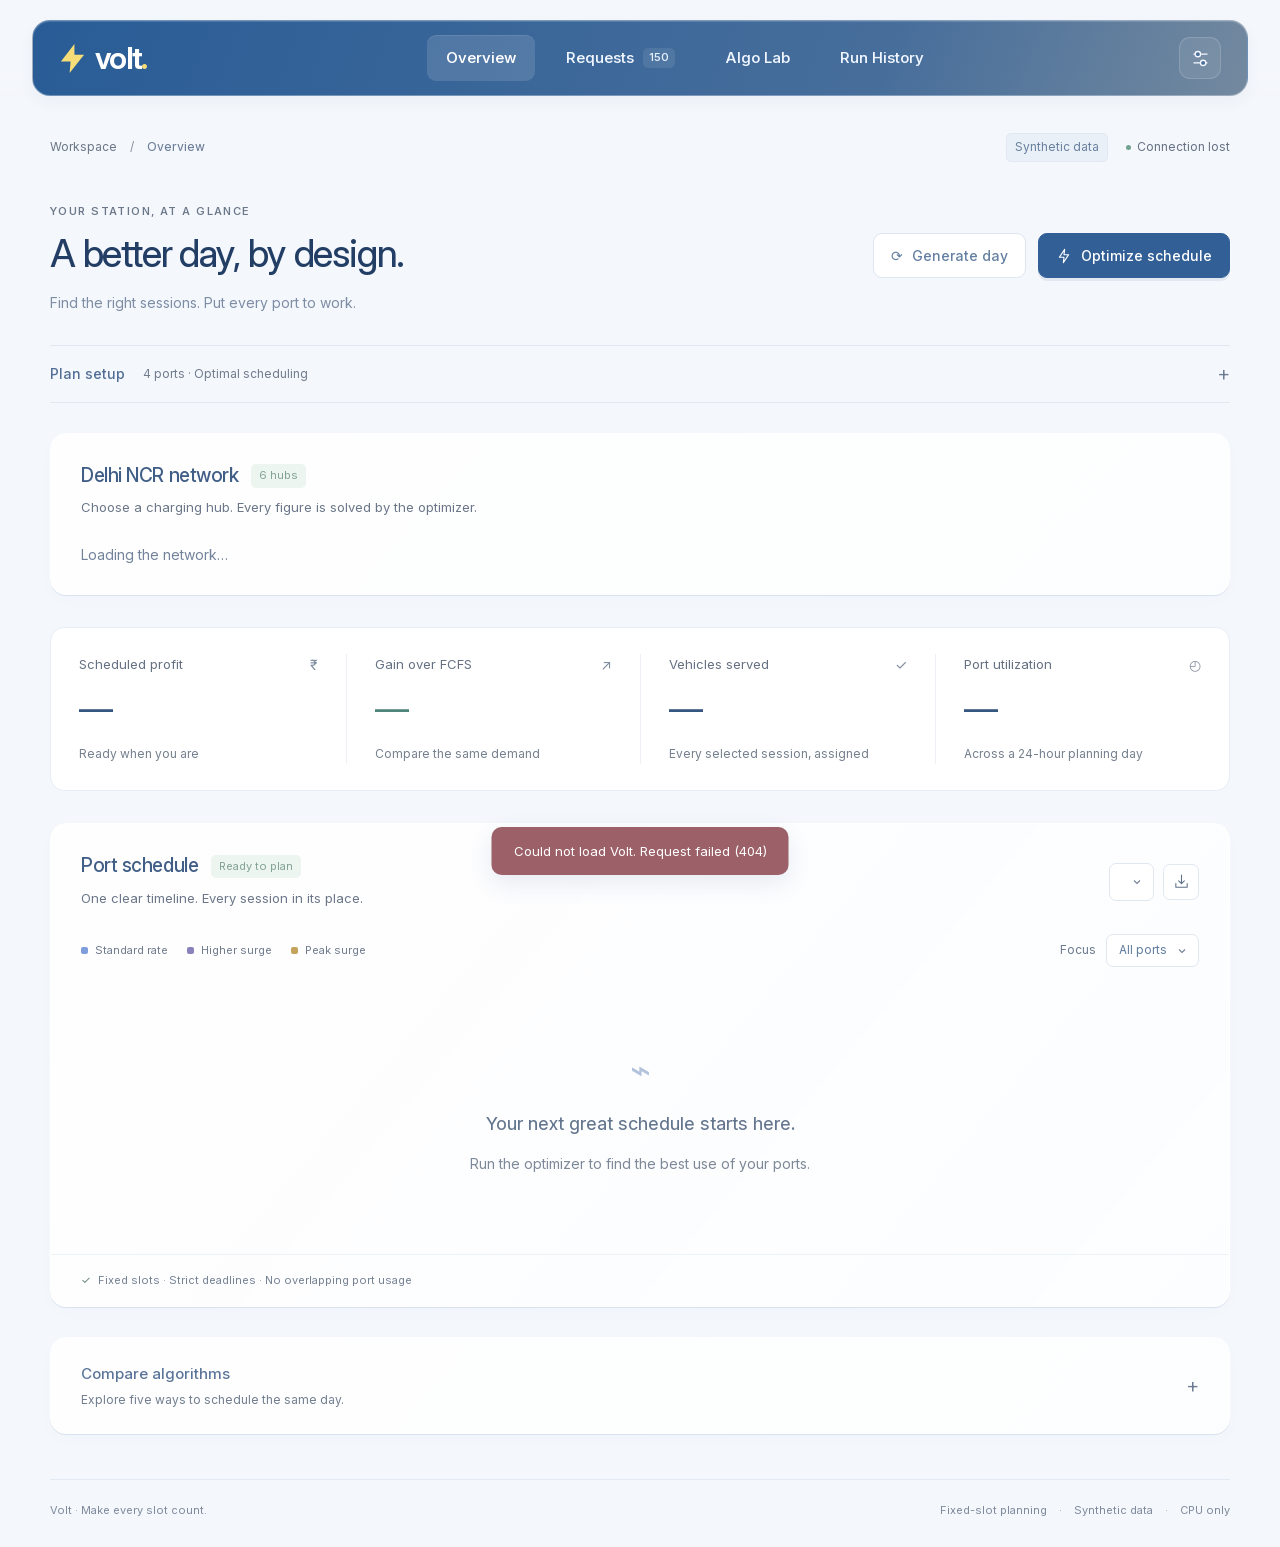
==== commit 415a7644: "Add a Delhi NCR hub network map to the console overview Six synthetic charging hubs sit on a lightwe" ====
--- a/static/console.html
+++ b/static/console.html
@@ -149,6 +149,26 @@
           class="view-panel"
           aria-label="Station overview"
         >
+          <article class="glass hub-panel" id="hub-panel">
+            <div class="panel-heading">
+              <div>
+                <div class="title-row">
+                  <h2>Delhi NCR network</h2>
+                  <span class="pill" id="hub-count">6 hubs</span>
+                </div>
+                <p id="hub-subtitle">
+                  Choose a charging hub. Every figure is solved by the
+                  optimizer.
+                </p>
+              </div>
+            </div>
+            <div class="hub-layout">
+              <div class="hub-map" id="hub-map">
+                <p class="muted">Loading the network…</p>
+              </div>
+              <aside class="hub-detail" id="hub-detail" aria-live="polite"></aside>
+            </div>
+          </article>
           <div class="metric-grid">
             <article class="metric glass">
               <div class="metric-label">
--- a/static/console.css
+++ b/static/console.css
@@ -573,13 +573,178 @@
   font-weight: 450;
   pointer-events: none;
 }
+.hub-panel {
+  margin-bottom: 32px;
+}
+.hub-layout {
+  display: grid;
+  grid-template-columns: minmax(0, 1.75fr) minmax(260px, 1fr);
+  gap: 28px;
+  padding: 0 30px 28px;
+  align-items: start;
+}
+.hub-svg {
+  width: 100%;
+  height: auto;
+  display: block;
+}
+.hub-svg text {
+  font-family: Inter, Arial, sans-serif;
+}
+.hub-svg .hub-region {
+  fill: #b3c1d4;
+  font-size: 11px;
+  letter-spacing: 0.14em;
+}
+.hub-svg .hub-river {
+  fill: #9dbbe0;
+  font-size: 10px;
+  font-style: italic;
+}
+.hub-svg .hub {
+  cursor: pointer;
+}
+.hub-svg .hub:focus {
+  outline: none;
+}
+.hub-svg .hub-halo {
+  fill: #315f96;
+  fill-opacity: 0.1;
+  transition: fill-opacity 0.15s;
+}
+.hub-svg .hub-core {
+  fill: #fff;
+  stroke: #315f96;
+  stroke-width: 3;
+}
+.hub-svg .hub-tag {
+  fill: #fff;
+  stroke: #e3eaf3;
+}
+.hub-svg .hub-name {
+  fill: #233e65;
+  font-size: 11px;
+  font-weight: 500;
+}
+.hub-svg .hub-meta {
+  fill: #73839b;
+  font-size: 10px;
+}
+.hub-svg .hub:hover .hub-halo,
+.hub-svg .hub:focus .hub-halo {
+  fill-opacity: 0.22;
+}
+.hub-svg .hub:focus .hub-tag {
+  stroke: #315f96;
+}
+.hub-svg .hub.selected .hub-halo {
+  fill: #e2b84c;
+  fill-opacity: 0.28;
+}
+.hub-svg .hub.selected .hub-core {
+  fill: #f2cd63;
+  stroke: #b8923f;
+}
+.hub-svg .hub.selected .hub-tag {
+  stroke: #e2c47d;
+}
+.hub-detail {
+  padding-top: 6px;
+}
+.hub-detail-title {
+  display: flex;
+  align-items: center;
+  gap: 10px;
+  margin: 4px 0 18px;
+}
+.hub-detail h3 {
+  margin: 0;
+  font-size: 24px;
+  font-weight: 500;
+  color: var(--console-ink);
+  letter-spacing: -0.02em;
+}
+.hub-live {
+  background: #e7f4ec;
+  color: #3e8160;
+}
+.hub-stats {
+  display: grid;
+  grid-template-columns: repeat(2, minmax(0, 1fr));
+  gap: 14px 18px;
+  margin: 0 0 20px;
+}
+.hub-stats dt {
+  font-size: 12px;
+  color: var(--console-muted);
+}
+.hub-stats dd {
+  margin: 2px 0 0;
+  font-size: 18px;
+  color: var(--console-ink);
+}
+.hub-stats dd.positive {
+  color: #3e8160;
+}
+.hub-bars {
+  display: grid;
+  grid-template-columns: 56px 1fr;
+  align-items: center;
+  gap: 8px 10px;
+  margin-bottom: 22px;
+  font-size: 11px;
+  color: var(--console-muted);
+}
+.hub-bars i {
+  height: 8px;
+  border-radius: 8px;
+  background: #557bc9;
+}
+.hub-bars i.fcfs {
+  background: #c9ab62;
+}
+.hub-actions {
+  display: flex;
+  flex-wrap: wrap;
+  gap: 10px;
+}
+.hub-warning {
+  margin: 0 0 12px;
+  font-size: 13px;
+  color: #8a6420;
+}
+.hub-note {
+  margin: 14px 0 0;
+  font-size: 11px;
+  color: var(--console-muted);
+}
+@media (max-width: 1100px) {
+  .hub-layout {
+    grid-template-columns: 1fr;
+  }
+}
+@media (max-width: 800px) {
+  .hub-layout {
+    padding: 0 18px 22px;
+  }
+}
+.timeline-svg .bay-label {
+  fill: #7d8ea8;
+  font-size: 10px;
+  pointer-events: none;
+}
 .timeline-svg .slot {
   cursor: pointer;
 }
-.timeline-svg .slot:hover rect,
-.timeline-svg .slot:focus rect {
+.timeline-svg .slot:hover .bay,
+.timeline-svg .slot:focus .bay {
   stroke: #315f96;
-  stroke-width: 2;
+  stroke-width: 1.5;
+}
+.timeline-svg .slot:hover .car-body,
+.timeline-svg .slot:focus .car-body {
+  stroke: #315f96;
+  stroke-width: 1.5;
 }
 .timeline-svg .slot:focus {
   outline: none;
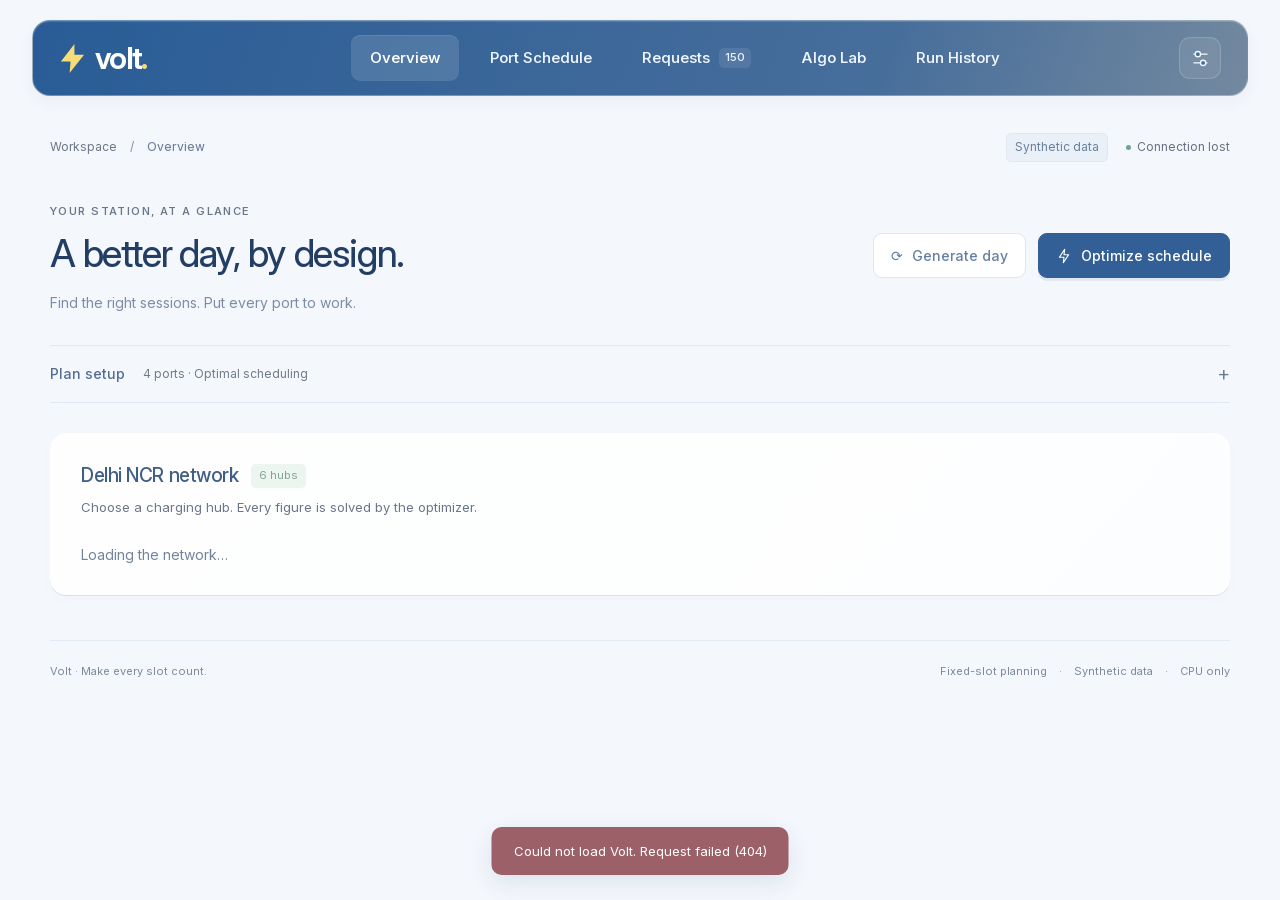
==== commit ff020c04: "Move the schedule into its own Port Schedule tab Overview now holds only the Delhi NCR network map. " ====
--- a/static/console.html
+++ b/static/console.html
@@ -38,6 +38,14 @@
               <rect x="3" y="14" width="7" height="7" rx="1.5" />
               <rect x="14" y="14" width="7" height="7" rx="1.5" /></svg
             ><span>Overview</span>
+          </button>
+          <button data-view="schedule" aria-label="Port schedule" type="button">
+            <svg viewBox="0 0 24 24">
+              <path d="M3 6h18M3 12h18M3 18h18" />
+              <rect x="5" y="4" width="6" height="4" rx="1.5" />
+              <rect x="13" y="10" width="7" height="4" rx="1.5" />
+              <rect x="7" y="16" width="8" height="4" rx="1.5" /></svg
+            ><span>Port Schedule</span>
           </button>
           <button data-view="requests" aria-label="Requests" type="button">
             <svg viewBox="0 0 24 24">
@@ -169,6 +177,12 @@
               <aside class="hub-detail" id="hub-detail" aria-live="polite"></aside>
             </div>
           </article>
+        </section>
+        <section
+          id="view-schedule"
+          class="view-panel hidden"
+          aria-label="Port schedule"
+        >
           <div class="metric-grid">
             <article class="metric glass">
               <div class="metric-label">
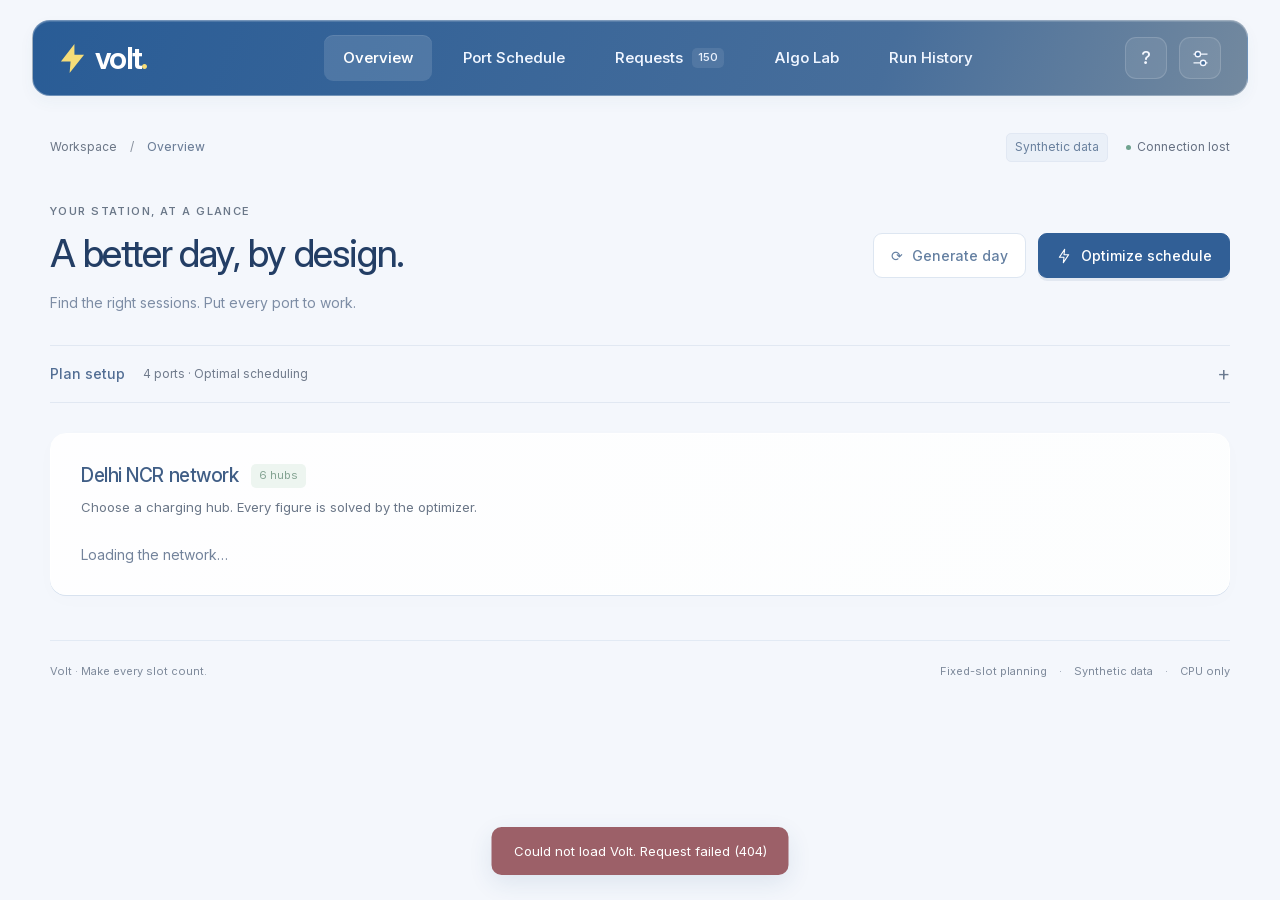
==== commit 23bdc622: "Add a first-visit guided tour to the console A twelve-step walkthrough spotlights the hub map, loadi" ====
--- a/static/console.html
+++ b/static/console.html
@@ -68,6 +68,15 @@
           </button>
         </nav>
 
+        <button
+          class="nav-settings nav-guide"
+          id="tour-button"
+          type="button"
+          aria-label="Open the guided tour"
+          title="Guided tour"
+        >
+          ?
+        </button>
         <button
           class="nav-settings"
           id="settings-shortcut"
--- a/static/console.css
+++ b/static/console.css
@@ -2341,3 +2341,104 @@
     border-color: #becde1;
   }
 }
+.nav-guide {
+  margin-right: -20px;
+  font-size: 18px;
+  font-weight: 500;
+  line-height: 1;
+}
+.tour-layer {
+  position: fixed;
+  inset: 0;
+  z-index: 90;
+}
+.tour-spotlight {
+  position: fixed;
+  border-radius: 14px;
+  box-shadow:
+    0 0 0 2px #f2cd63,
+    0 0 0 9999px #14264dad;
+  pointer-events: none;
+  transition:
+    top 0.22s ease,
+    left 0.22s ease,
+    width 0.22s ease,
+    height 0.22s ease;
+}
+.tour-card {
+  position: fixed;
+  background: #fff;
+  color: #263d5d;
+  border: 1px solid #e3eaf3;
+  border-radius: 16px;
+  padding: 20px 22px 18px;
+  box-shadow: 0 18px 50px #0f234a33;
+  transition:
+    top 0.22s ease,
+    left 0.22s ease;
+}
+.tour-top {
+  display: flex;
+  align-items: center;
+  justify-content: space-between;
+  gap: 12px;
+}
+.tour-skip {
+  background: none;
+  border: 0;
+  padding: 2px 0;
+  color: var(--console-muted);
+  font: inherit;
+  font-size: 12px;
+  cursor: pointer;
+}
+.tour-skip:hover {
+  color: var(--console-blue);
+  text-decoration: underline;
+}
+.tour-card h2 {
+  margin: 10px 0 6px;
+  font-size: 21px;
+  font-weight: 500;
+  color: var(--console-ink);
+  letter-spacing: -0.02em;
+}
+.tour-card p {
+  margin: 0;
+  font-size: 14px;
+  line-height: 1.6;
+  color: #5b6d86;
+}
+.tour-dots {
+  display: flex;
+  gap: 5px;
+  margin: 16px 0 14px;
+}
+.tour-dots i {
+  width: 6px;
+  height: 6px;
+  border-radius: 6px;
+  background: #dbe3ee;
+  transition: width 0.2s;
+}
+.tour-dots i.active {
+  width: 18px;
+  background: var(--console-blue);
+}
+.tour-actions {
+  display: flex;
+  justify-content: flex-end;
+  gap: 10px;
+}
+@media (max-width: 800px) {
+  .nav-guide {
+    margin-right: -12px;
+  }
+}
+@media (prefers-reduced-motion: reduce) {
+  .tour-spotlight,
+  .tour-card,
+  .tour-dots i {
+    transition: none;
+  }
+}
